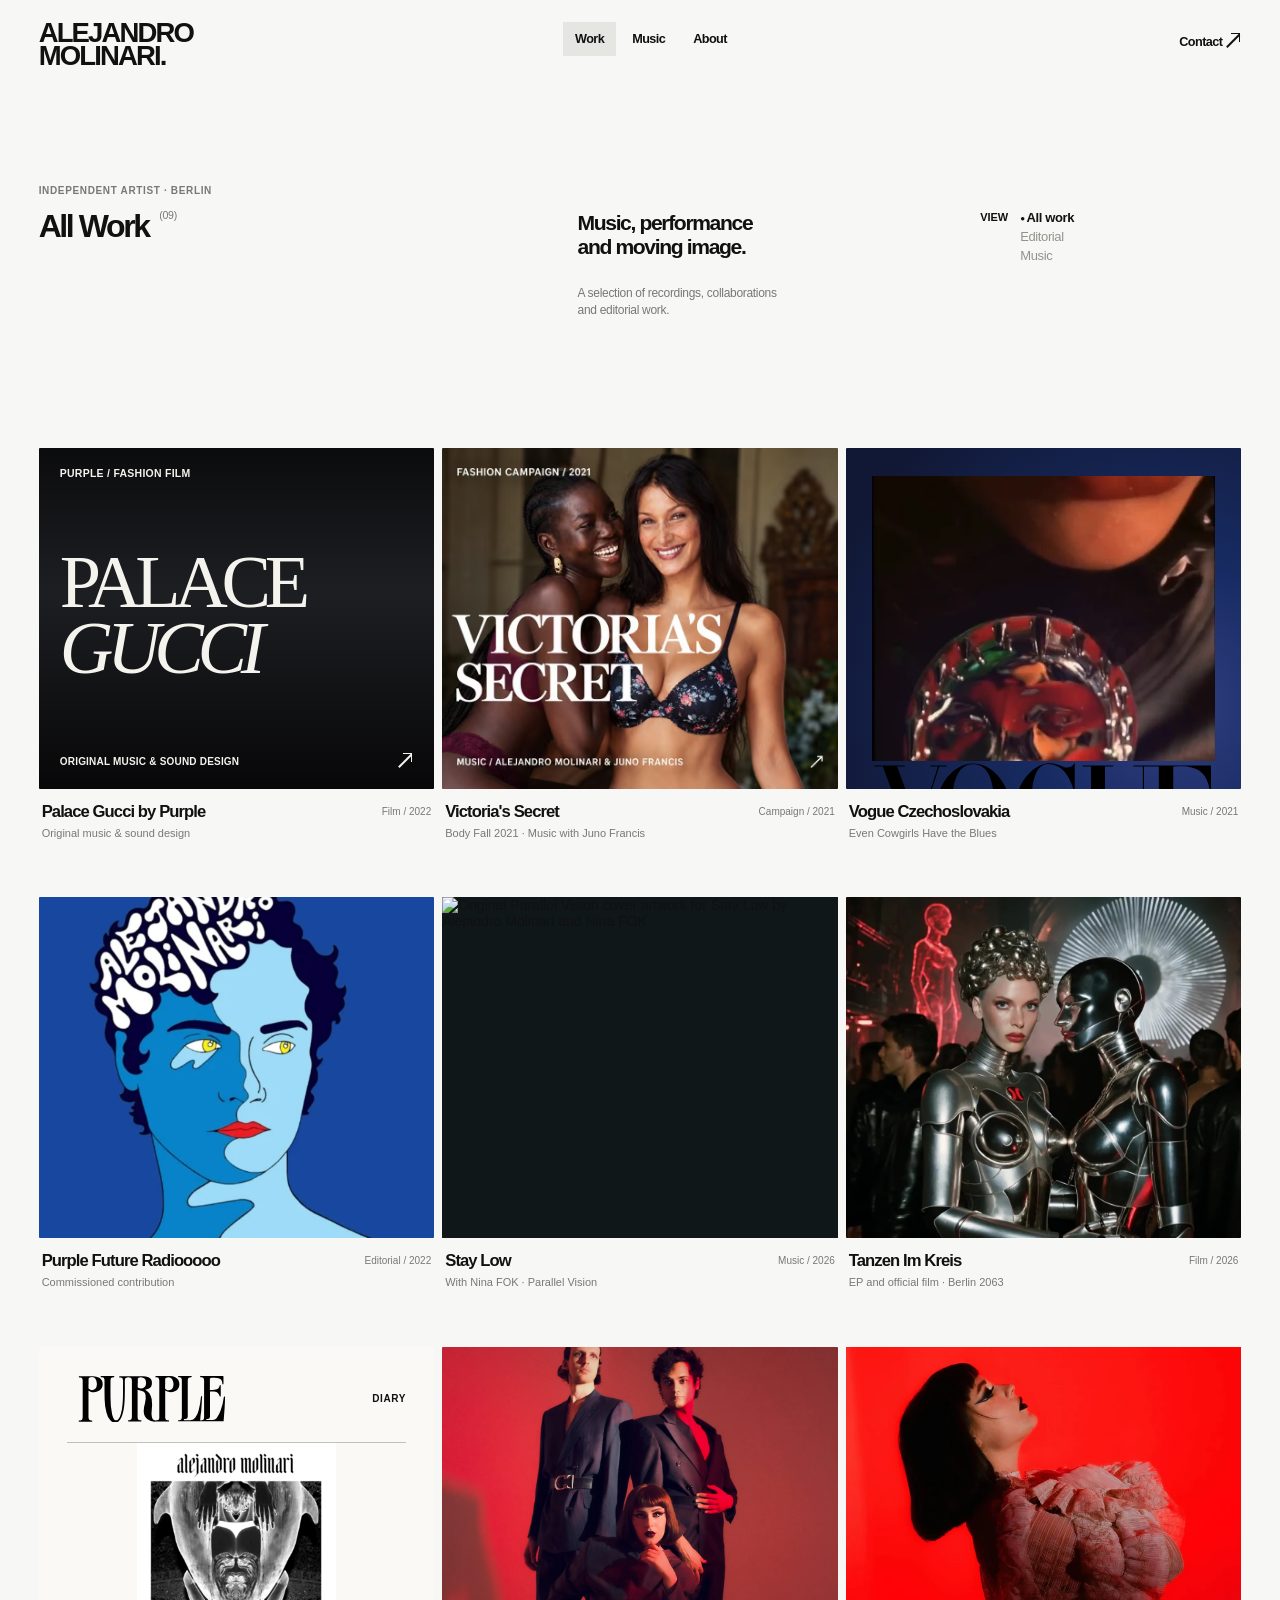
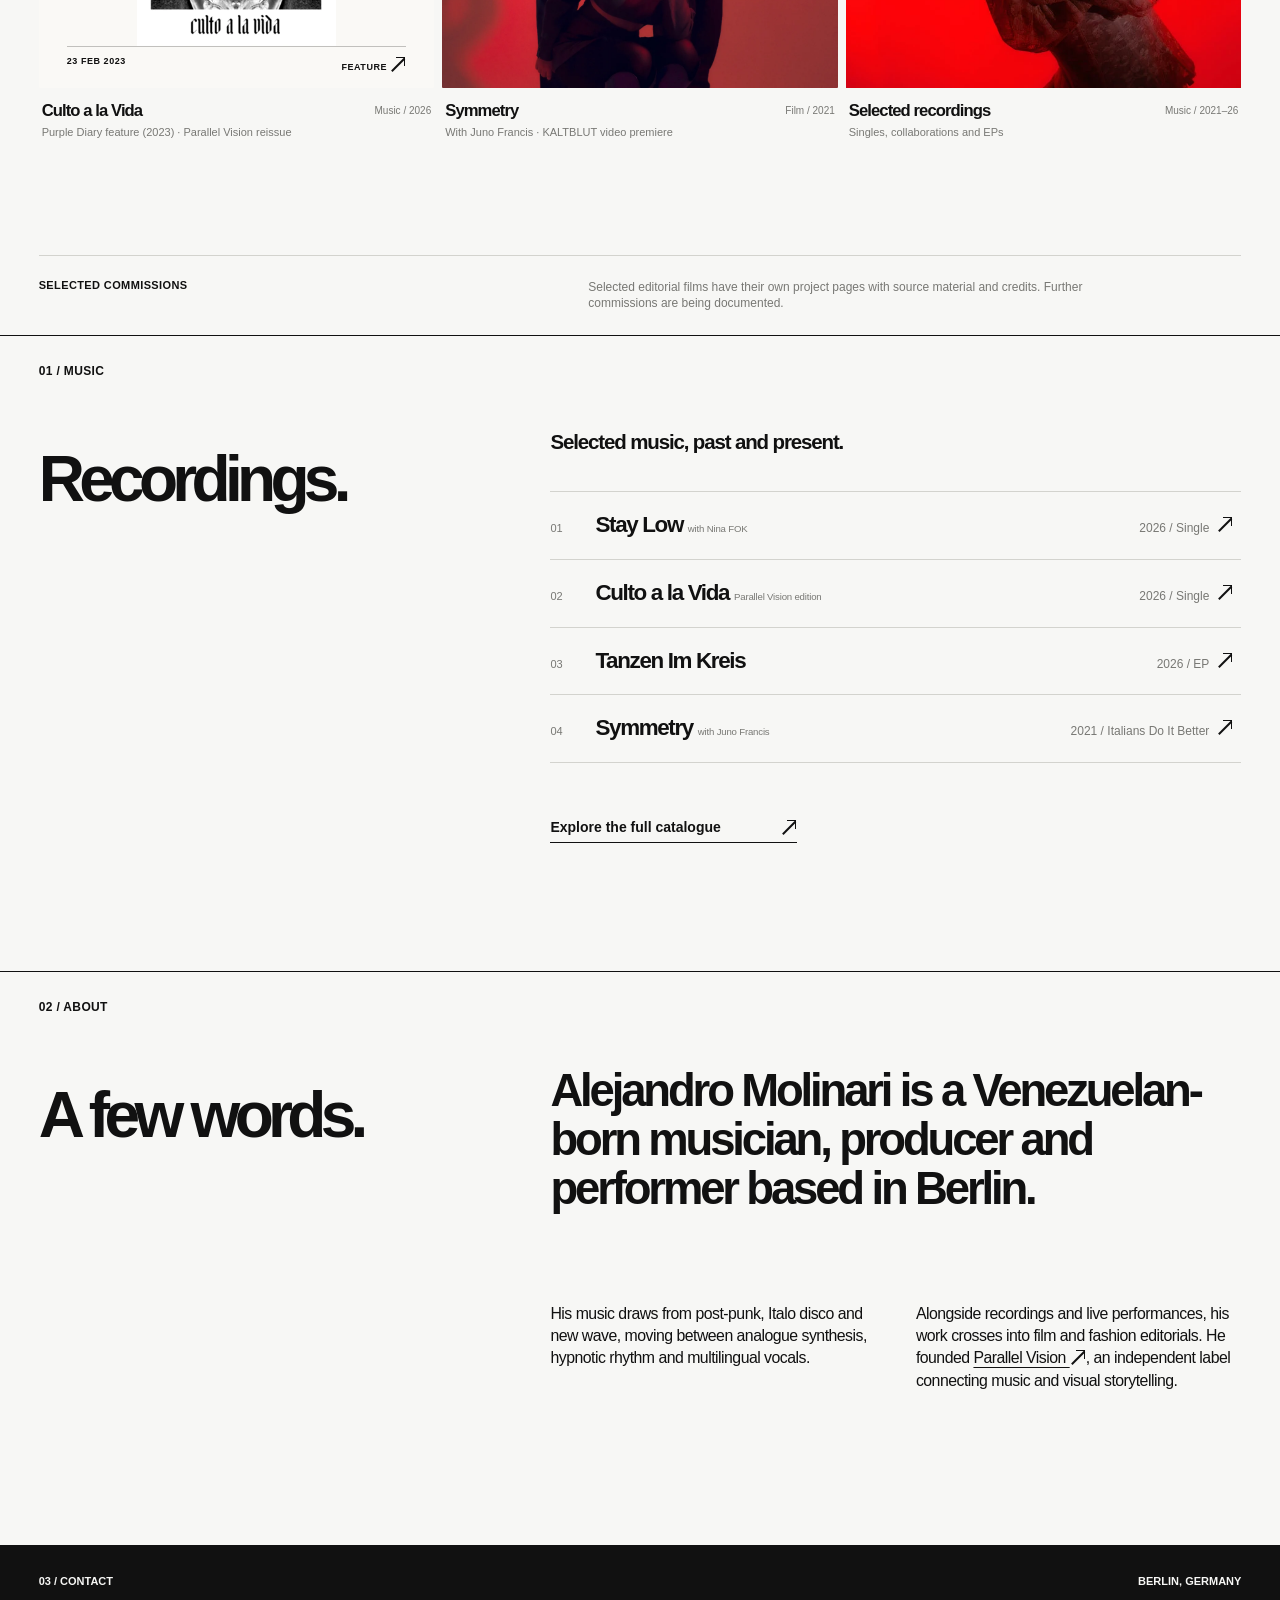
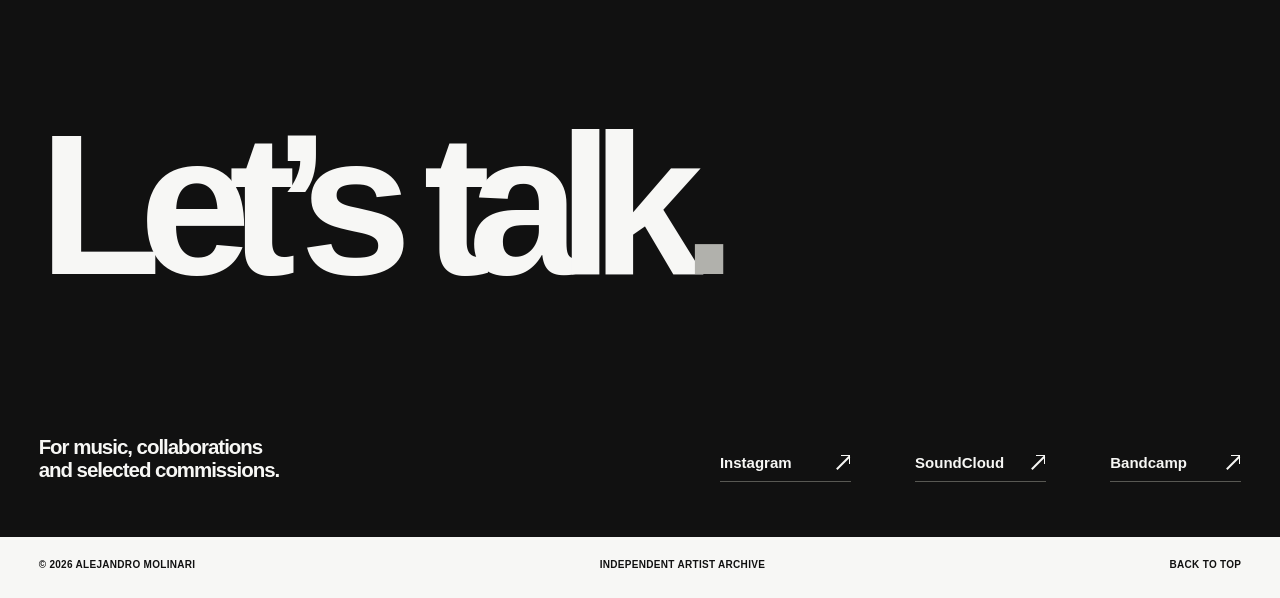
==== index.html @ bcdb762e "Replace Vogue CZ placeholder with original film still and redirect Culto recording to SoundCloud" ====
<!DOCTYPE html>

<html lang="en">
<head>
<meta charset="utf-8"/>
<meta content="width=device-width, initial-scale=1" name="viewport"/>
<meta content="#f7f7f5" name="theme-color"/>
<meta content="Alejandro Molinari. Musician and producer based in Berlin. Selected work across music, moving image and editorial collaborations." name="description"/>
<meta content="website" property="og:type"/>
<meta content="Alejandro Molinari | Selected Work" property="og:title"/>
<meta content="Music, moving image, performance. An independent artist archive." property="og:description"/>
<meta content="https://alejandromolinari.com/" property="og:url"/>
<meta content="summary_large_image" name="twitter:card"/>
<link rel="icon" href="/favicon.ico?v=am-20261021" sizes="any">
<link rel="icon" type="image/png" sizes="32x32" href="/favicon-32x32.png?v=am-20261021">
<link rel="icon" type="image/svg+xml" href="/favicon.svg?v=am-20261021">
<link rel="apple-touch-icon" sizes="180x180" href="/apple-touch-icon.png?v=am-20261021">

<link rel="stylesheet" href="styles.css?v=20261026-vogue-cowgirls">
<title>Alejandro Molinari | Selected Work</title>
</head>
<body>
<a class="skip-link" href="#main">Skip to content</a>
<header class="site-header" id="top">
<a aria-label="Alejandro Molinari, home" class="brand" href="#top">ALEJANDRO<br/>MOLINARI<span class="brand-dot">.</span></a>
<nav aria-label="Main navigation" class="main-nav">
<a class="nav-selected" href="#work">Work</a>
<a href="#music">Music</a>
<!-- PHOTOGRAPHY_PAUSED_20261025: restore nav link from docs/photography-paused.md -->
<a href="#about">About</a>
</nav>
<a class="top-contact" href="#contact">Contact <span aria-hidden="true" class="ui-external-icon"></span></a>
</header>
<main id="main">
<section aria-labelledby="work-intro-title" class="work-intro">
<div class="intro-title-block">
<p class="intro-overline">Independent artist · Berlin</p>
<h1 id="work-intro-title">All Work <span class="count" id="project-count">(09)</span></h1>
</div>
<div class="intro-description">
<p>Music, performance<br/>and moving image.</p>
<span>A selection of recordings, collaborations<br/>and editorial work.</span>
</div>
<div aria-label="Filter projects" class="filters">
<span class="filter-label">VIEW</span>
<div aria-label="Project types" class="filter-list" role="group">
<button aria-pressed="true" class="filter active" data-filter="all" type="button">All work</button>
<button aria-pressed="false" class="filter" data-filter="editorial" type="button">Editorial</button>
<button aria-pressed="false" class="filter" data-filter="music" type="button">Music</button>
<!-- PHOTOGRAPHY_PAUSED_20261025: Archive filter has no remaining public cards -->
</div>
</div>
</section>
<section aria-label="Selected work" class="work-section" id="work">
<div class="project-grid" id="project-grid">
<article class="project" data-category="editorial">
<a aria-label="View Palace Gucci by Purple, original music and sound design by Alejandro Molinari" class="project-media artwork-gucci" href="work/gucci-palace/">
<span class="artwork-eyebrow">PURPLE / FASHION FILM</span>
<span class="artwork-gucci-title">PALACE<br><strong>GUCCI</strong></span>
<span class="artwork-gucci-foot">ORIGINAL MUSIC &amp; SOUND DESIGN <span aria-hidden="true" class="ui-external-icon"></span></span>
</a>
<div class="project-info"><div><h2>Palace Gucci by Purple</h2><p>Original music &amp; sound design</p></div><span>Film / 2022</span></div>
</article>
<article class="project" data-category="editorial">
<a aria-label="View Victoria's Secret Body Fall 2021 fashion film and music credits" class="project-media artwork-victoria" href="work/victorias-secret-body/">
<span class="artwork-eyebrow">FASHION CAMPAIGN / 2021</span>
<span class="artwork-victoria-title">VICTORIA'S<br>SECRET</span>
<span class="artwork-victoria-foot">MUSIC / ALEJANDRO MOLINARI &amp; JUNO FRANCIS <span aria-hidden="true" class="ui-external-icon"></span></span>
</a>
<div class="project-info"><div><h2>Victoria's Secret</h2><p>Body Fall 2021 · Music with Juno Francis</p></div><span>Campaign / 2021</span></div>
</article>

<article class="project" data-category="editorial">
<a aria-label="View the Vogue Czechoslovakia Even Cowgirls Have the Blues film on Instagram" class="project-media artwork-vogue artwork-vogue-film" href="https://www.instagram.com/p/CLmkIbGqlWE/" rel="noopener noreferrer" target="_blank">
<img class="vogue-cowgirls-still" src="assets/vogue-cowgirls-still.webp" alt="Original Vogue Czechoslovakia film still: glossy lips above a reflective sculptural medallion" width="482" height="810" loading="lazy" decoding="async"/>
<img class="vogue-brand-mark" src="assets/vogue-wordmark.svg" alt="Vogue" width="1544" height="410" loading="lazy" decoding="async"/>
<span class="vogue-film-kicker">CZECHOSLOVAKIA / 2021</span>
<span class="vogue-film-subtitle">EVEN COWGIRLS HAVE THE BLUES<br>SUNDAY MORNING / ORIGINAL MUSIC</span>
<span aria-hidden="true" class="media-arrow ui-external-icon"></span>
</a>
<div class="project-info"><div><h2>Vogue Czechoslovakia</h2><p>Even Cowgirls Have the Blues</p></div><span>Music / 2021</span></div>
</article>
<article class="project" data-category="editorial">
<a aria-label="Read Alejandro Molinari for Purple Future Radiooooo" class="project-media image-media artwork-radiooooo" href="https://purple.fr/diary/alejandro-molinari-for-purple-future-radiooooo/" rel="noopener noreferrer" target="_blank">
<img src="assets/radiooooo-portrait.webp" alt="Original illustrated blue Alejandro Molinari portrait for the Radiooooo contribution" width="539" height="537" loading="lazy" decoding="async"/>
<span aria-hidden="true" class="media-arrow ui-external-icon"></span>
</a>
<div class="project-info"><div><h2>Purple Future Radiooooo</h2><p>Commissioned contribution</p></div><span>Editorial / 2022</span></div>
</article>
<article class="project" data-category="music">
<a aria-label="Listen to Stay Low by Alejandro Molinari and Nina FOK" class="project-media image-media artwork-stay-clean" href="https://soundcloud.com/parallelvisionlabel/stay-low" rel="noopener noreferrer" target="_blank">
<img src="https://parallelvisionlabel.com/assets/optimized/artworks/staylowart.webp" alt="Original Parallel Vision cover artwork for Stay Low by Alejandro Molinari and Nina FOK" loading="lazy" decoding="async" width="1600" height="1600"/>
<span aria-hidden="true" class="media-arrow ui-external-icon"></span>
</a>
<div class="project-info"><div><h2>Stay Low</h2><p>With Nina FOK · Parallel Vision</p></div><span>Music / 2026</span></div>
</article>
<article class="project" data-category="editorial music">
<a aria-label="Explore the Tanzen Im Kreis film and EP landing page" class="project-media image-media artwork-tanzen" href="https://parallelvisionlabel.com/tanzen-im-kreis.html" rel="noopener noreferrer" target="_blank">
<img src="assets/tanzen-film-still.webp" alt="Cam and Cabizbajo in the liquid-metal encounter from the Tanzen Im Kreis Berlin 2063 film" width="1020" height="880" loading="lazy" decoding="async"/>
<span aria-hidden="true" class="media-arrow ui-external-icon"></span>
</a>
<div class="project-info"><div><h2>Tanzen Im Kreis</h2><p>EP and official film · Berlin 2063</p></div><span>Film / 2026</span></div>
</article>
<article class="project" data-category="editorial music">
<a aria-label="Read the Culto a la Vida feature in Purple Diary" class="project-media artwork-culto" href="https://purple.fr/diary/culto-a-la-vida-alejandro-molinari/" rel="noopener noreferrer" target="_blank">
  <div class="culto-feature-head"><img class="culto-feature-logo" src="assets/purple-diary-logo.png" alt="Purple" width="178" height="67" loading="lazy" decoding="async"/><span>DIARY</span></div>
  <img alt="Culto a la Vida cover artwork by Aleph Molinari, featured in Purple Diary in February 2023" height="312" loading="eager" src="assets/culto-cover.webp" width="306"/>
  <div class="culto-feature-foot"><span>23 FEB 2023</span><span>FEATURE <span aria-hidden="true" class="ui-external-icon"></span></span></div>
</a>
<div class="project-info"><div><h2>Culto a la Vida</h2><p>Purple Diary feature (2023) · Parallel Vision reissue</p></div><span>Music / 2026</span></div>
</article>
<article class="project" data-category="editorial music">
<a aria-label="Watch Symmetry official video and read about the KALTBLUT premiere" class="project-media image-media artwork-symmetry" href="work/symmetry/">
<img alt="Symmetry editorial portrait photographed by Amaan Hassen for the KALTBLUT feature" height="1000" loading="lazy" decoding="async" src="assets/symmetry-kaltblut-editorial.webp" width="1160"/>
<span aria-hidden="true" class="media-arrow ui-external-icon"></span>
</a>
<div class="project-info"><div><h2>Symmetry</h2><p>With Juno Francis · KALTBLUT video premiere</p></div><span>Film / 2021</span></div>
</article>
<article class="project" data-category="music">
<a aria-label="Explore releases on the official Parallel Vision label website" class="project-media image-media artwork-recordings" href="https://parallelvisionlabel.com/#releases" rel="noopener noreferrer" target="_blank">
<img alt="Red editorial portrait used for Alejandro Molinari selected recordings" width="640" height="640" loading="lazy" decoding="async" src="assets/selected-recordings-red.webp"/>
<span aria-hidden="true" class="media-arrow ui-external-icon"></span>
</a>
<div class="project-info"><div><h2>Selected recordings</h2><p>Singles, collaborations and EPs</p></div><span>Music / 2021–26</span></div>
</article>
<!-- PHOTOGRAPHY_PAUSED_20261025: restore Photography project card from docs/photography-paused.md -->
</div>
<div class="section-note"><span>SELECTED COMMISSIONS</span><p>Selected editorial films have their own project pages with source material and credits. Further commissions are being documented.</p></div>
</section>
<section aria-labelledby="music-heading" class="music-section horizontal-section" id="music">
<div class="section-id"><span>01 / MUSIC</span><h2 id="music-heading">Recordings.</h2></div>
<div class="music-content">
<p class="section-intro">Selected music, past and present.</p>
<div class="music-list">
<a href="https://soundcloud.com/parallelvisionlabel/stay-low" rel="noopener noreferrer" target="_blank"><span class="number">01</span><span class="track-title">Stay Low <small>with Nina FOK</small></span><span class="track-meta">2026 / Single</span><span aria-hidden="true" class="arrow ui-external-icon"></span></a>
<a href="https://on.soundcloud.com/NrWLxctxKnFdLw2scq" rel="noopener noreferrer" target="_blank"><span class="number">02</span><span class="track-title">Culto a la Vida <small>Parallel Vision edition</small></span><span class="track-meta">2026 / Single</span><span aria-hidden="true" class="arrow ui-external-icon"></span></a>
<a href="https://parallelvisionlabel.com/tanzen-im-kreis.html" rel="noopener noreferrer" target="_blank"><span class="number">03</span><span class="track-title">Tanzen Im Kreis</span><span class="track-meta">2026 / EP</span><span aria-hidden="true" class="arrow ui-external-icon"></span></a>
<a href="https://idib.ffm.to/symmetry" rel="noopener noreferrer" target="_blank"><span class="number">04</span><span class="track-title">Symmetry <small>with Juno Francis</small></span><span class="track-meta">2021 / Italians Do It Better</span><span aria-hidden="true" class="arrow ui-external-icon"></span></a>
</div>
<a class="underlined-link" href="https://alejandromolinari.bandcamp.com/" rel="noopener noreferrer" target="_blank">Explore the full catalogue <span aria-hidden="true" class="ui-external-icon"></span></a>
</div>
</section>
<section aria-labelledby="about-heading" class="about-section horizontal-section" id="about">
<div class="section-id"><span>02 / ABOUT</span><h2 id="about-heading">A few words.</h2></div>
<div class="about-content">
<p class="about-lead">Alejandro Molinari is a Venezuelan-born musician, producer and performer based in Berlin.</p>
<div class="about-columns">
<p>His music draws from post-punk, Italo disco and new wave, moving between analogue synthesis, hypnotic rhythm and multilingual vocals.</p>
<p>Alongside recordings and live performances, his work crosses into film and fashion editorials. He founded <a href="https://parallelvisionlabel.com/" rel="noopener noreferrer" target="_blank">Parallel Vision <span aria-hidden="true" class="ui-external-icon"></span></a>, an independent label connecting music and visual storytelling.</p>
</div>
</div>
</section>
<section aria-labelledby="contact-heading" class="contact-section" id="contact">
<div class="contact-top"><span>03 / CONTACT</span><span>BERLIN, GERMANY</span></div>
<h2 id="contact-heading">Let’s talk<span>.</span></h2>
<div class="contact-bottom"><p>For music, collaborations<br/>and selected commissions.</p><div class="contact-list"><a href="https://www.instagram.com/molinarimusic/" rel="noopener noreferrer" target="_blank">Instagram <span aria-hidden="true" class="ui-external-icon"></span></a><a href="https://soundcloud.com/alejandromolinari" rel="noopener noreferrer" target="_blank">SoundCloud <span aria-hidden="true" class="ui-external-icon"></span></a><a href="https://alejandromolinari.bandcamp.com/" rel="noopener noreferrer" target="_blank">Bandcamp <span aria-hidden="true" class="ui-external-icon"></span></a></div></div>
</section>
</main>
<footer class="site-footer"><span>© 2026 ALEJANDRO MOLINARI</span><span>INDEPENDENT ARTIST ARCHIVE</span><a href="#top">BACK TO TOP</a></footer>
<script src="script.js" defer></script>
</body>
</html>
---- styles.css ----
/* ALEJANDRO MOLINARI · PERSONAL ARCHIVE · MOUTHWASH-INSPIRED EDITORIAL DIRECTION
   Neutral grotesk, open whitespace and edge-to-edge artwork; no third-party assets/fonts. */
:root{--paper:#f7f7f5;--ink:#111111;--muted:#787874;--line:#d3d3ce;--side:clamp(22px,3.02vw,58px);--gap:clamp(8px,.55vw,11px)}
*{box-sizing:border-box}html{scroll-behavior:smooth;scroll-padding-top:24px}body{margin:0;background:var(--paper);color:var(--ink);font-family:Arial,Helvetica,sans-serif;font-size:14px;-webkit-font-smoothing:antialiased}a{color:inherit;text-decoration:none}a:focus-visible,button:focus-visible{outline:2px solid #3030ec;outline-offset:4px}button{font:inherit}img{display:block;width:100%;height:100%;object-fit:cover}.skip-link{position:absolute;top:-5em;left:10px;background:var(--ink);color:white;padding:12px;z-index:100}.skip-link:focus{top:10px}.site-header{position:relative;z-index:3;display:grid;grid-template-columns:1.3fr 1fr .7fr;align-items:start;gap:24px;padding:22px var(--side) 0}.brand{display:inline-block;width:max-content;font-size:clamp(22px,2.15vw,38px);font-weight:900;letter-spacing:-.068em;line-height:.82}.brand-dot{color:var(--ink)}.main-nav{justify-self:start;display:flex;align-items:center;gap:4px}.main-nav a,.top-contact{font-size:clamp(12px,.99vw,16px);font-weight:750;letter-spacing:-.045em;padding:10px 12px}.main-nav a:hover,.main-nav a.nav-selected{background:#e5e5e2}.top-contact{justify-self:end;padding-right:0}.top-contact span{display:inline-block;transition:transform .2s}.top-contact:hover span{transform:translate(3px,-3px)}
.work-intro{padding:clamp(100px,11.25vw,190px) var(--side) clamp(116px,10.1vw,185px);display:grid;grid-template-columns:1.36fr 1fr .69fr;gap:24px;align-items:start;min-height:365px}.intro-title-block,.intro-description,.filters{min-width:0}.intro-overline{font-size:clamp(10px,.7vw,12px);font-weight:650;text-transform:uppercase;letter-spacing:.065em;color:var(--muted);margin:-26px 0 14px}.work-intro h1{font-size:clamp(28px,2.5vw,43px);font-weight:800;letter-spacing:-.075em;line-height:1;margin:0}.count{font-size:.33em;font-weight:500;letter-spacing:-.02em;vertical-align:top;padding-left:4px;color:var(--muted)}.intro-description{padding-top:0}.intro-description p{font-size:clamp(18px,1.65vw,28px);line-height:1.11;letter-spacing:-.065em;font-weight:650;margin:0 0 26px}.intro-description span{font-size:clamp(12px,.85vw,15px);color:#787873;letter-spacing:-.025em;line-height:1.35}.filters{display:grid;grid-template-columns:auto 1fr;gap:12px;font-size:12px}.filter-label{font-size:11px;font-weight:780}.filter-list{display:flex;flex-direction:column;align-items:flex-start;gap:0}.filter{border:0;background:none;color:#93938d;padding:0;margin-bottom:4px;cursor:pointer;line-height:1.15;text-align:left;font-size:clamp(13px,.96vw,16px);letter-spacing:-.03em}.filter:hover,.filter.active{color:#121212}.filter.active{font-weight:700}.filter.active::before{content:'● ';font-size:.62em;vertical-align:1px}
.work-section{padding:0 var(--side)}.project-grid{display:grid;grid-template-columns:repeat(3,minmax(0,1fr));column-gap:var(--gap);row-gap:clamp(46px,4.4vw,88px)}.project[hidden]{display:none!important}.project-media{width:100%;display:flex;position:relative;overflow:hidden;aspect-ratio:1.16;border-radius:1px;transition:background .2s}.project-media img{transition:transform .6s cubic-bezier(.2,.7,.2,1);object-position:center 44%}.project-media:hover img{transform:scale(1.035)}.media-arrow{display:block;position:absolute;right:18px;top:16px;color:white;font-size:26px;font-weight:400;opacity:0;transition:transform .2s,opacity .2s;filter:drop-shadow(0 1px 2px #1116)}.project-media:hover .media-arrow,.project-media:focus-visible .media-arrow{opacity:1;transform:translate(3px,-3px)}.image-caption{position:absolute;left:18px;bottom:17px;color:#ffffff;font-size:10px;letter-spacing:.08em;font-weight:700;text-shadow:0 2px 4px #0008}.project-info{padding:14px 3px 0;display:flex;justify-content:space-between;gap:16px}.project-info h2{margin:0 0 4px;font-size:clamp(15px,1.3vw,22px);letter-spacing:-.055em;line-height:1.08;font-weight:700}.project-info p{margin:0;color:var(--muted);font-size:clamp(11px,.85vw,14px);line-height:1.5}.project-info>span{font-size:clamp(10px,.7vw,13px);color:var(--muted);white-space:nowrap;flex:none;padding-top:3px}
.artwork-vogue{background:radial-gradient(circle at 82% 75%,#333f83 0,#172b62 35%,#111835 88%);color:#f4f3ec;flex-direction:column;justify-content:space-between;padding:28px 26px}.artwork-eyebrow{font-size:clamp(10px,.82vw,13px);font-weight:700;letter-spacing:.025em;line-height:1}.artwork-vogue-title{font-family:Georgia,'Times New Roman',serif;letter-spacing:-.07em;font-size:clamp(69px,7.8vw,144px);font-weight:400;line-height:.86;white-space:nowrap}.artwork-vogue-title span{display:inline-block;font-family:Arial,Helvetica,sans-serif;font-size:.21em;letter-spacing:-.06em;font-weight:700;vertical-align:top;margin-left:.3em}.artwork-footnote{font-size:clamp(10px,.7vw,13px);letter-spacing:.05em;line-height:1.35;font-weight:700}.artwork-purple{background:#d8dfc5;color:#131c0b;flex-direction:column;justify-content:space-between;padding:28px}.artwork-purple .artwork-eyebrow{font-size:clamp(11px,.78vw,14px)}.artwork-purple-number{font-weight:900;letter-spacing:-.11em;font-size:clamp(125px,14vw,275px);line-height:.8;white-space:nowrap;margin-left:-.04em}.artwork-purple-number span{display:block;margin-left:13%;}.artwork-purple-bottom{font-size:clamp(11px,1vw,16px);line-height:1.08;letter-spacing:-.045em;font-weight:800}.artwork-purple .media-arrow{color:#111}.artwork-culto{background:#f4f2ee;display:grid;place-items:center;padding:8% 19%}.artwork-culto img{object-fit:contain;filter:contrast(1.04)}.artwork-culto .media-arrow{color:#111;filter:none}.artwork-blue{background:#092f89}.artwork-blue img{object-position:center 42%}.artwork-red{background:#ff2109}.artwork-red img{object-position:center}.artwork-amber{background:#8d4408}.artwork-amber img{object-position:center 39%}.section-note{border-top:1px solid var(--line);padding:23px 0;margin-top:clamp(88px,8.9vw,140px);display:grid;grid-template-columns:1.36fr 1.69fr;gap:24px}.section-note span{font-size:11px;font-weight:800;letter-spacing:.035em}.section-note p{font-size:clamp(12px,.9vw,15px);color:var(--muted);line-height:1.4;margin:0;max-width:510px}
.horizontal-section{border-top:1px solid var(--ink);padding:26px var(--side) clamp(104px,10vw,190px);display:grid;grid-template-columns:1fr 1.5fr;gap:clamp(25px,4vw,80px)}.section-id>span{font-weight:800;font-size:12px;letter-spacing:.03em}.section-id h2{font-size:clamp(36px,5vw,86px);letter-spacing:-.089em;line-height:.98;margin:70px 0 0;font-weight:800}.section-intro{margin:68px 0 37px;font-size:clamp(17px,1.6vw,27px);font-weight:700;letter-spacing:-.055em}.music-list{border-top:1px solid var(--line)}.music-list a{display:grid;grid-template-columns:37px 1fr auto 24px;align-items:baseline;gap:8px;border-bottom:1px solid var(--line);padding:21px 0;transition:padding-left .2s}.music-list a:hover{padding-left:8px}.number{font-size:11px;color:var(--muted);vertical-align:baseline}.track-title{font-size:clamp(18px,1.75vw,31px);font-weight:650;letter-spacing:-.06em;line-height:1.1}.track-title small{font-size:.43em;color:var(--muted);font-weight:450;white-space:nowrap;letter-spacing:-.02em}.track-meta{font-size:12px;color:var(--muted);white-space:nowrap}.arrow{font-size:20px}.underlined-link{display:inline-flex;gap:60px;justify-content:space-between;padding:16px 0 7px;border-bottom:1px solid var(--ink);font-size:14px;font-weight:700;margin-top:40px}.about-content{padding-top:68px}.about-lead{margin:0 0 90px;max-width:900px;font-size:clamp(28px,3.55vw,60px);font-weight:650;letter-spacing:-.069em;line-height:1.08}.about-columns{display:grid;grid-template-columns:1fr 1fr;gap:40px}.about-columns p{font-size:clamp(15px,1.24vw,21px);letter-spacing:-.033em;line-height:1.4;margin:0}.about-columns a{text-decoration:underline;text-underline-offset:4px}
.contact-section{background:#111;color:#f7f7f5;padding:30px var(--side) 55px;margin-top:25px}.contact-top{display:flex;justify-content:space-between;font-size:11px;font-weight:780}.contact-section h2{font-size:clamp(100px,15.7vw,285px);font-weight:800;letter-spacing:-.11em;line-height:.9;margin:clamp(110px,10vw,200px) 0 clamp(110px,11vw,230px);white-space:nowrap}.contact-section h2 span{color:#b1b1ac}.contact-bottom{display:flex;justify-content:space-between;align-items:end;gap:30px}.contact-bottom p{font-size:clamp(18px,1.6vw,30px);letter-spacing:-.05em;line-height:1.1;font-weight:650;margin:0}.contact-list{display:grid;grid-template-columns:repeat(3,1fr);gap:clamp(24px,5vw,100px);font-size:15px;font-weight:650}.contact-list a{display:inline-flex;justify-content:space-between;gap:26px;border-bottom:1px solid #585853;padding-bottom:10px;min-width:130px}.contact-list a:hover{border-bottom-color:#f7f7f5}.site-footer{padding:22px var(--side) 28px;display:flex;justify-content:space-between;gap:20px;font-size:10px;font-weight:750;letter-spacing:.03em}.site-footer a:hover{text-decoration:underline}
@media(max-width:1050px){.site-header{grid-template-columns:1fr auto auto;gap:15px}.work-intro{grid-template-columns:1fr 1fr .65fr}.artwork-vogue{padding:17px}.artwork-vogue-title{font-size:clamp(62px,8vw,99px)}.artwork-purple{padding:18px}.artwork-purple-number{font-size:clamp(110px,15vw,180px)}.project-info{flex-wrap:wrap;gap:5px}.section-id h2{font-size:clamp(40px,5vw,70px)}}
@media(max-width:760px){:root{--side:20px;--gap:8px}.site-header{padding-top:19px;grid-template-columns:1fr auto;grid-template-areas:'logo contact' 'nav nav';row-gap:23px}.brand{grid-area:logo;font-size:29px}.main-nav{grid-area:nav;justify-self:start;gap:0;margin-left:-9px}.main-nav a{font-size:14px;padding:9px}.top-contact{grid-area:contact;font-size:14px;padding:8px 0}.work-intro{padding:105px var(--side) 67px;grid-template-columns:1fr 1fr;gap:33px 16px;min-height:initial}.intro-overline{font-size:9px;margin-bottom:10px;margin-top:-17px}.work-intro h1{font-size:31px}.intro-description{align-self:center}.intro-description p{font-size:18px;margin-bottom:12px}.intro-description span{font-size:12px}.filters{grid-column:1/-1;display:flex;gap:16px;align-items:center;border-top:1px solid var(--line);padding-top:14px}.filter-list{flex-direction:row;flex-wrap:wrap;gap:0 18px}.filter{font-size:13px;margin:0}.project-grid{grid-template-columns:repeat(2,minmax(0,1fr));row-gap:41px}.project-media{aspect-ratio:.93}.project-info h2{font-size:17px}.project-info>span{font-size:10px}.project-info p{font-size:11px}.artwork-vogue{padding:16px}.artwork-vogue-title{font-size:clamp(58px,10vw,100px)}.artwork-purple{padding:15px}.artwork-purple-number{font-size:clamp(100px,17vw,175px)}.artwork-purple-bottom{font-size:11px}.artwork-culto{padding:7%}.image-caption{font-size:8px}.section-note{margin-top:90px;grid-template-columns:1fr;gap:12px}.horizontal-section{padding:26px var(--side) 96px;grid-template-columns:1fr;gap:24px}.section-id h2{margin-top:28px;font-size:clamp(47px,9vw,75px)}.section-intro{margin:14px 0 29px}.about-content{padding-top:6px}.about-lead{margin-bottom:36px}.about-columns{gap:24px}.contact-section h2{font-size:clamp(84px,16vw,150px);margin:110px 0 120px}.contact-list{gap:15px}.contact-list a{min-width:80px}.site-footer{flex-wrap:wrap;font-size:9px}}
@media(max-width:490px){.site-header{row-gap:17px}.brand{font-size:25px}.work-intro{padding-top:84px;grid-template-columns:1fr 1fr;gap:25px 9px}.work-intro h1{font-size:26px}.intro-description p{font-size:15px}.intro-description span{font-size:10px}.filter-list{gap:8px 13px}.filter{font-size:12px}.project-grid{grid-template-columns:1fr;row-gap:46px}.project-media{aspect-ratio:1.17}.artwork-vogue{padding:24px}.artwork-vogue-title{font-size:clamp(92px,21vw,125px)}.artwork-purple{padding:25px}.artwork-purple-number{font-size:clamp(155px,34vw,225px)}.project-info h2{font-size:20px}.project-info p{font-size:13px}.project-info>span{font-size:11px}.image-caption{font-size:10px}.section-note{margin-top:84px}.section-id h2{font-size:50px}.music-list a{grid-template-columns:24px 1fr 19px;gap:6px;padding:19px 0}.track-title{font-size:21px}.track-title small{display:block;margin-top:5px;font-size:10px}.track-meta{display:none}.about-lead{font-size:32px}.about-columns{grid-template-columns:1fr;gap:18px}.about-columns p{font-size:17px}.contact-section{padding-top:23px;padding-bottom:39px}.contact-section h2{font-size:clamp(66px,17vw,98px);margin:125px 0 150px}.contact-bottom{display:block}.contact-bottom p{font-size:21px;margin-bottom:45px}.contact-list{grid-template-columns:1fr;gap:20px}.contact-list a{font-size:17px}.site-footer{gap:9px}.site-footer span:nth-child(2){display:none}}
@media(prefers-reduced-motion:reduce){*,*::before,*::after{scroll-behavior:auto!important;transition:none!important;animation:none!important}}

/* Commissioned film portfolio cards: preserve the original editorial grid. */
.artwork-gucci,.artwork-victoria,.artwork-stay{flex-direction:column;justify-content:space-between;padding:clamp(18px,1.65vw,31px)}
.artwork-gucci{color:#f5f3ed;background-color:#202125;background-image:linear-gradient(180deg,rgba(0,0,0,.65),rgba(0,0,0,.08) 42%,rgba(0,0,0,.78)),url('https://i.ytimg.com/vi/DiAL4F3Uxm8/hqdefault.jpg');background-position:center;background-size:cover}
.artwork-gucci-title{font-family:Georgia,'Times New Roman',serif;font-size:clamp(58px,5.8vw,110px);font-weight:400;line-height:.89;letter-spacing:-.085em}
.artwork-gucci-title strong{font-weight:400;font-style:italic}
.artwork-gucci-foot,.artwork-victoria-foot,.artwork-stay-foot{display:flex;justify-content:space-between;align-items:end;gap:10px;font-size:clamp(10px,.73vw,13px);font-weight:730;line-height:1.2;letter-spacing:.02em}
.artwork-gucci-foot span,.artwork-victoria-foot span,.artwork-stay-foot span{font-size:25px;font-weight:400;line-height:.5}
.artwork-victoria{color:#fff8f4;background-color:#78655b;background-image:url('assets/victoria-secret-portfolio-2026.avif');background-position:center;background-size:cover}
/* The approved cover already contains these exact labels; keep semantic HTML without double-rendering the text. */
.artwork-victoria>.artwork-eyebrow,.artwork-victoria>.artwork-victoria-title,.artwork-victoria>.artwork-victoria-foot{opacity:0}
.artwork-victoria-title{font-family:Georgia,'Times New Roman',serif;font-size:clamp(44px,4.9vw,88px);font-weight:400;letter-spacing:-.065em;line-height:.94}
.artwork-stay{color:#d8e3de;background:linear-gradient(155deg,#192121 4%,#435853 54%,#111818 100%);position:relative}
.artwork-stay::after{content:'';position:absolute;inset:0;background:repeating-linear-gradient(110deg,transparent 0,transparent 34px,rgba(255,255,255,.035) 35px,transparent 36px);pointer-events:none}
.artwork-stay-title{font-size:clamp(82px,7.9vw,152px);font-weight:900;letter-spacing:-.092em;line-height:.78}
.artwork-stay-title span{color:#9aada5}
@media(max-width:760px){.artwork-gucci,.artwork-victoria,.artwork-stay{padding:18px}.artwork-gucci-title{font-size:clamp(50px,9vw,90px)}.artwork-victoria-title{font-size:clamp(39px,6.6vw,72px)}.artwork-stay-title{font-size:clamp(80px,12vw,125px)}}
@media(max-width:490px){.artwork-gucci,.artwork-victoria,.artwork-stay{padding:25px}.artwork-gucci-title{font-size:clamp(64px,17vw,108px)}.artwork-victoria-title{font-size:clamp(48px,13vw,78px)}.artwork-stay-title{font-size:clamp(100px,22vw,156px)}}

/* Selected film detail pages. */
.detail-hero{padding:clamp(80px,10vw,180px) var(--side) clamp(45px,6vw,105px)}
.detail-hero .detail-kicker{font-size:11px;text-transform:uppercase;font-weight:750;letter-spacing:.065em;color:var(--muted);margin:0 0 28px}
.detail-hero h1{font-size:clamp(58px,8.9vw,155px);letter-spacing:-.085em;line-height:.9;font-weight:800;margin:0}
.detail-hero h1 span{font-weight:400;font-family:Georgia,'Times New Roman',serif;letter-spacing:-.075em;font-style:italic}
.detail-headline{margin-top:clamp(45px,6vw,94px);display:grid;grid-template-columns:1.3fr 1fr;gap:30px}
.detail-headline p{font-size:clamp(22px,2.1vw,37px);letter-spacing:-.065em;line-height:1.09;font-weight:650;margin:0}
.detail-headline aside{font-size:clamp(13px,.95vw,16px);color:var(--muted);line-height:1.5;max-width:510px}
.detail-player{margin:0 var(--side);width:calc(100% - 2 * var(--side));aspect-ratio:16 / 9;background:#111;overflow:hidden}
.detail-player iframe{display:block;width:100%;height:100%;border:0}
.detail-credit-wrap{padding:clamp(65px,7vw,122px) var(--side) clamp(110px,11vw,190px);display:grid;grid-template-columns:1fr 1.5fr;gap:clamp(25px,5vw,100px)}
.detail-credit-wrap h2{font-size:clamp(35px,5vw,82px);letter-spacing:-.08em;line-height:.98;margin:0;font-weight:780}
.detail-credit-list{margin:0;border-top:1px solid var(--line)}
.detail-credit-list div{border-bottom:1px solid var(--line);display:grid;grid-template-columns:minmax(130px,.8fr) 1fr;gap:20px;padding:17px 0}
.detail-credit-list dt{color:var(--muted);font-size:13px}
.detail-credit-list dd{font-size:clamp(15px,1.2vw,21px);margin:0;letter-spacing:-.035em}
.detail-sources{margin-top:26px;display:flex;flex-wrap:wrap;gap:22px}
.detail-sources a{font-size:13px;font-weight:700;border-bottom:1px solid var(--ink);padding-bottom:8px}
.detail-return{border-top:1px solid var(--ink);padding:25px var(--side) 90px;display:flex;justify-content:space-between;font-size:clamp(18px,2.2vw,33px);font-weight:730;letter-spacing:-.05em}
.detail-return a:hover{text-decoration:underline}
@media(max-width:760px){.detail-hero{padding-top:82px}.detail-hero h1{font-size:clamp(54px,11vw,95px)}.detail-headline{grid-template-columns:1fr;gap:18px;margin-top:36px}.detail-credit-wrap{grid-template-columns:1fr;gap:35px}.detail-credit-list div{grid-template-columns:1fr 1.3fr}}
@media(max-width:490px){.detail-hero h1{font-size:clamp(49px,13vw,73px)}.detail-headline p{font-size:25px}.detail-credit-list div{grid-template-columns:1fr;gap:5px}.detail-return{gap:20px;flex-direction:column}}

/* 2026-10-25: verified artwork treatments. Keep the source cover unchanged and show its Purple Diary feature. */
.artwork-culto{background:#faf9f6;color:#111;display:flex;flex-direction:column;align-items:center;justify-content:space-between;padding:0 clamp(13px,2.2vw,32px) clamp(9px,1.25vw,18px)}
.culto-feature-head{display:flex;width:100%;align-items:baseline;justify-content:space-between;gap:12px;padding:clamp(11px,1.4vw,22px) 0 clamp(7px,.8vw,13px);border-bottom:1px solid #c1c0bd}
.culto-feature-head strong{font-family:Georgia,'Times New Roman',serif;font-size:clamp(28px,4.25vw,69px);font-weight:400;letter-spacing:-.105em;line-height:.9}
.culto-feature-head>span{font-size:clamp(10px,.76vw,13px);font-weight:800;letter-spacing:.06em}
.artwork-culto img{display:block;width:auto;max-width:95%;height:68%;max-height:68%;min-height:0;object-fit:contain;object-position:center center;filter:contrast(1.035)}
.culto-feature-foot{display:flex;width:100%;justify-content:space-between;gap:14px;border-top:1px solid #c1c0bd;padding-top:9px;font-size:clamp(9px,.7vw,12px);font-weight:800;letter-spacing:.06em}
.culto-feature-foot span:last-child{white-space:nowrap}
.artwork-stay-image{position:relative;background-color:#131a18;isolation:isolate}
.artwork-stay-image img{position:absolute;inset:0;width:100%;height:100%;object-fit:cover;z-index:-2;object-position:center}
.artwork-stay-image::after{content:"";position:absolute;inset:0;background:linear-gradient(to bottom,rgba(0,0,0,.53),transparent 24%,transparent 70%,rgba(0,0,0,.64));z-index:-1;pointer-events:none}
.artwork-stay-image>.artwork-eyebrow,.artwork-stay-image>.artwork-stay-foot{position:relative;z-index:1;text-shadow:0 1px 4px #000a}
@media(max-width:760px){.artwork-culto{padding:0 12px 10px}.culto-feature-head strong{font-size:clamp(27px,5.1vw,42px)}.artwork-culto img{height:66%;max-height:66%}}
@media(max-width:490px){.artwork-culto{padding:0 22px 14px}.culto-feature-head strong{font-size:clamp(40px,10vw,64px)}.artwork-culto img{height:68%;max-height:68%}}

.artwork-stay-image .artwork-stay-fallback{position:absolute;inset:0;display:flex;flex-direction:column;justify-content:center;align-items:center;text-align:center;z-index:1;pointer-events:none;color:#e4eee7;text-shadow:0 4px 30px #0009}
.artwork-stay-image.cover-ready .artwork-stay-fallback{display:none}
.artwork-stay-image.cover-failed img{display:none}

/* 2026-10-25: Never use the Unicode diagonal arrow as text.
   On desktop this geometric ornament is CSS-only, so iOS cannot render an emoji. */
.ui-external-icon{
  position:relative;
  display:inline-block;
  width:16px;
  height:16px;
  flex:0 0 16px;
  vertical-align:-2px;
  line-height:0;
  color:inherit;
}
.ui-external-icon::before{
  content:"";
  position:absolute;
  top:1px;
  right:1px;
  width:8px;
  height:8px;
  border-top:1.5px solid currentColor;
  border-right:1.5px solid currentColor;
}
.ui-external-icon::after{
  content:"";
  position:absolute;
  top:8px;
  left:-1px;
  width:18px;
  height:1.5px;
  background:currentColor;
  transform:rotate(-45deg);
  transform-origin:center;
}
@media (max-width:760px){
  /* Editorial mobile language: links rely on typography, not arrows. */
  .ui-external-icon,.media-arrow{display:none!important;}
  .music-list a{grid-template-columns:24px minmax(0,1fr) auto;}
  .underlined-link{gap:0;}
}
@media (max-width:490px){
  .music-list a{grid-template-columns:24px minmax(0,1fr);}
}

/* 2026-10-25 / Verified editorial artwork
   Supplied imagery replaces typographic placeholders; keep mobile arrows hidden. */
.artwork-radiooooo,
.artwork-recordings,
.artwork-tanzen {
  position:relative;
  display:block;
  padding:0;
  overflow:hidden;
  background:#121212;
}
.artwork-radiooooo img,
.artwork-recordings img,
.artwork-tanzen img {
  display:block;
  width:100%;
  height:100%;
  object-fit:cover;
  transform:none;
  transition:transform .6s cubic-bezier(.2,.7,.2,1);
}
.artwork-radiooooo img { object-position:center center; }
.artwork-recordings img { object-position:center 44%; }
.artwork-tanzen img { object-position:center center; }
@media (hover:hover) and (pointer:fine) {
  .artwork-radiooooo:hover img,
  .artwork-recordings:hover img,
  .artwork-tanzen:hover img { transform:scale(1.025); }
}

/* Stay Low is already lettered on the real cover. No second title or overlay. */
.artwork-stay-clean{
  background:#151b1b;
  display:block;
  padding:0;
}
.artwork-stay-clean img{
  display:block;
  width:100%;
  height:100%;
  object-fit:contain;
  object-position:center;
  background:#101718;
}
.artwork-stay-clean::after,
.artwork-stay-clean::before { display:none; }

/* Exact supplied Purple wordmark, not a typeset approximation. */
.artwork-culto .culto-feature-head{
  align-items:center;
  min-width:0;
}
.artwork-culto .culto-feature-logo{
  display:block;
  flex:0 1 auto;
  width:178px;
  max-width:54%;
  height:auto;
  max-height:67px;
  min-height:0;
  object-fit:contain;
  object-position:left center;
  padding:0;
  margin:0;
  filter:none;
  mix-blend-mode:multiply;
}
.artwork-culto > img{
  width:auto;
  max-width:95%;
  height:68%;
  max-height:68%;
  min-height:0;
  object-fit:contain;
  object-position:center;
}
@media(max-width:760px){
  .artwork-culto .culto-feature-logo{max-width:48%;max-height:55px}
  .artwork-culto > img{height:66%;max-height:66%}
}
@media(max-width:490px){
  .artwork-culto .culto-feature-logo{max-width:54%;max-height:67px}
  .artwork-culto > img{height:68%;max-height:68%}
}

/* Symmetry KALTBLUT editorial photograph by Amaan Hassen.
   Keep the image clean, without oversized promo lettering or mobile arrows. */
.artwork-symmetry{
  background:#332021;
  padding:0;
  display:block;
  overflow:hidden;
}
.artwork-symmetry img{
  display:block;
  width:100%;
  height:100%;
  object-fit:cover;
  object-position:center;
  background:#332021;
  transition:none;
}
.artwork-symmetry:hover img{transform:none;}
.symmetry-project .detail-hero h1{letter-spacing:-.075em;}
.symmetry-project .detail-hero h1 span{color:#ad1616;}
.symmetry-film-caption{
  display:flex;
  align-items:center;
  justify-content:space-between;
  gap:20px;
  margin:0 var(--side);
  padding:15px 0 clamp(70px,8vw,125px);
  font-size:10px;
  font-weight:750;
  text-transform:uppercase;
  letter-spacing:.055em;
  color:var(--muted);
}
.symmetry-premiere{
  padding:clamp(28px,3vw,46px) var(--side) clamp(110px,11vw,190px);
  border-top:1px solid var(--ink);
}
.symmetry-premiere-kicker{
  margin:0 0 clamp(35px,5vw,85px);
  font-size:11px;
  font-weight:750;
  letter-spacing:.065em;
  text-transform:uppercase;
  color:var(--muted);
}
.symmetry-premiere-body{
  display:grid;
  grid-template-columns:minmax(0,1.15fr) minmax(0,.85fr);
  gap:clamp(35px,6vw,120px);
  align-items:end;
}
.symmetry-premiere h2{
  font-size:clamp(45px,6vw,100px);
  font-weight:760;
  letter-spacing:-.09em;
  line-height:1;
  margin:0;
}
.symmetry-premiere-copy{max-width:510px;}
.symmetry-premiere-copy p{
  margin:0 0 30px;
  font-size:clamp(16px,1.32vw,22px);
  letter-spacing:-.035em;
  line-height:1.45;
}
.symmetry-premiere-copy a{
  display:inline-block;
  border-bottom:1px solid var(--ink);
  padding:0 0 9px;
  font-size:13px;
  font-weight:700;
}
@media(max-width:760px){
  .symmetry-premiere-body{grid-template-columns:1fr;gap:28px}
  .symmetry-premiere{padding-bottom:80px}
  .symmetry-premiere h2{font-size:clamp(42px,9.8vw,70px)}
  .symmetry-film-caption{font-size:9px;padding-bottom:68px}
}
@media(max-width:490px){
  .symmetry-premiere-copy p{font-size:16px}
  .symmetry-film-caption{flex-wrap:wrap;row-gap:6px}
}
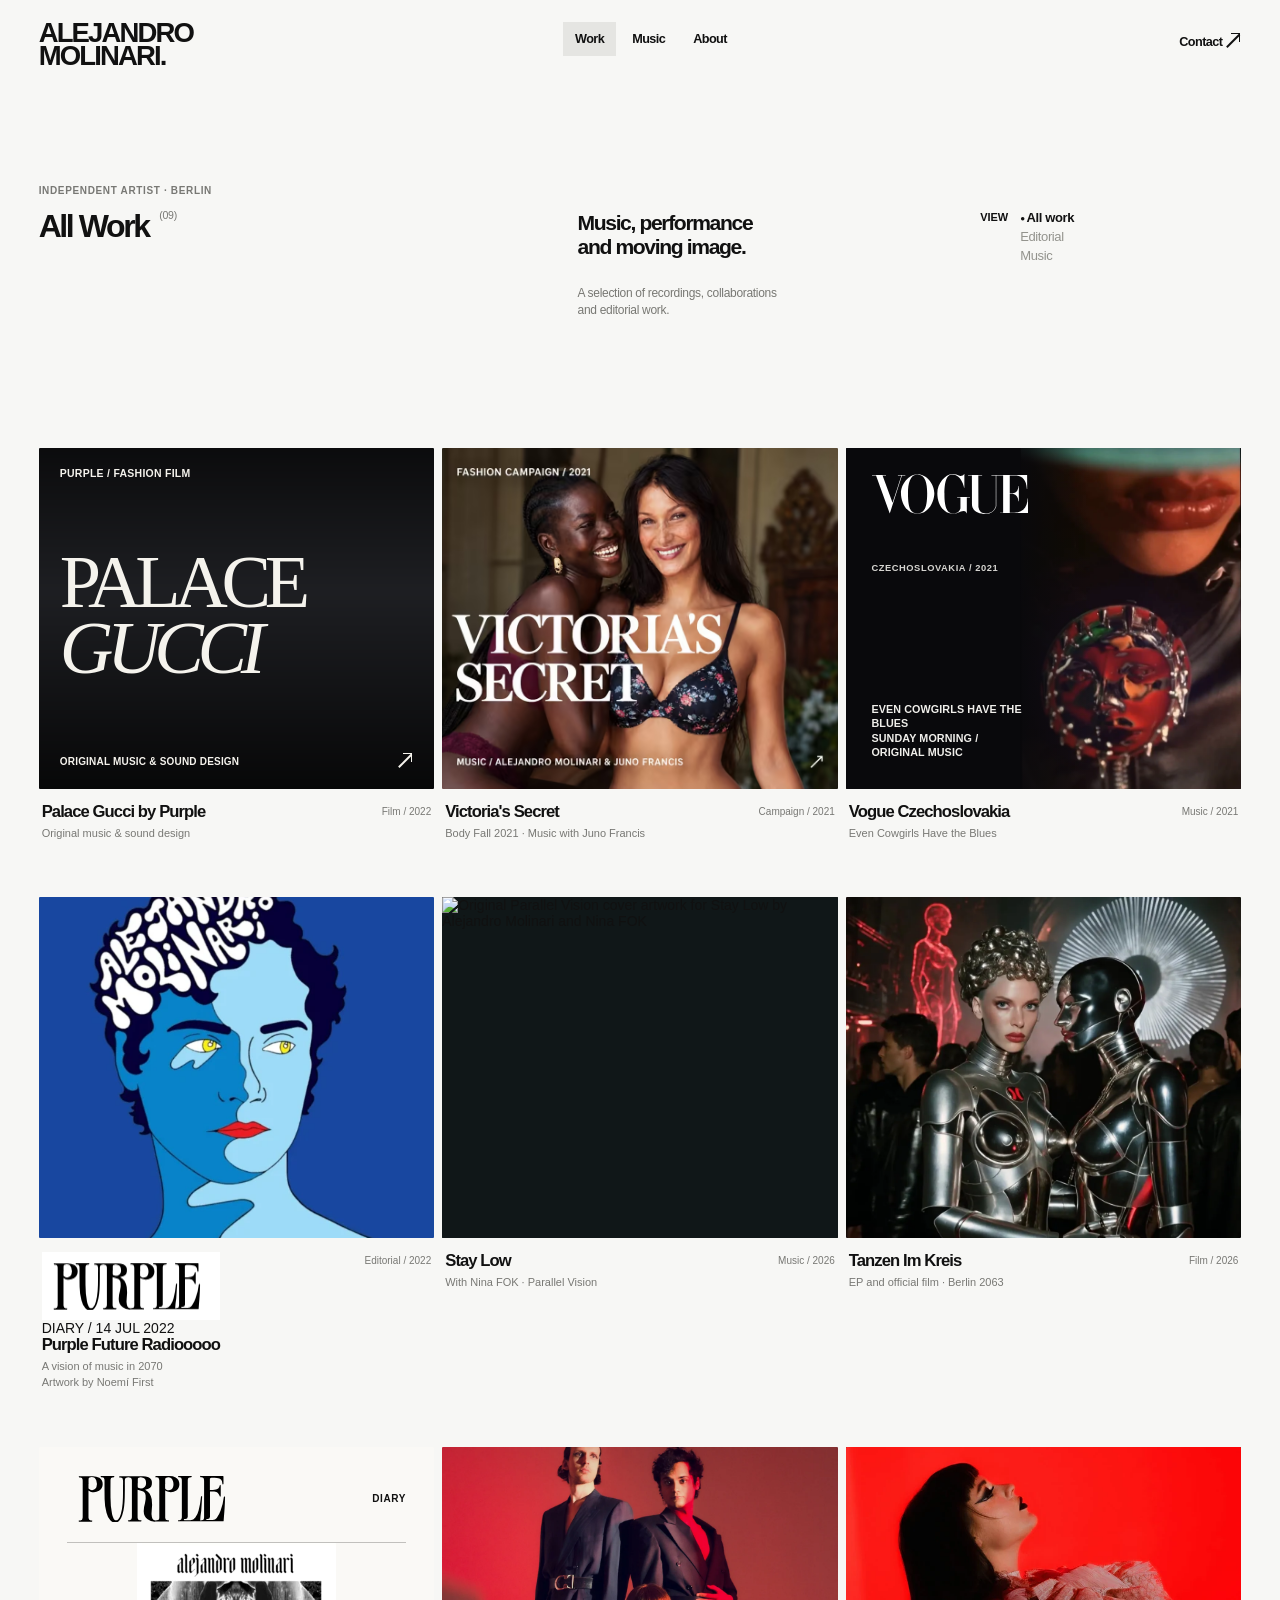
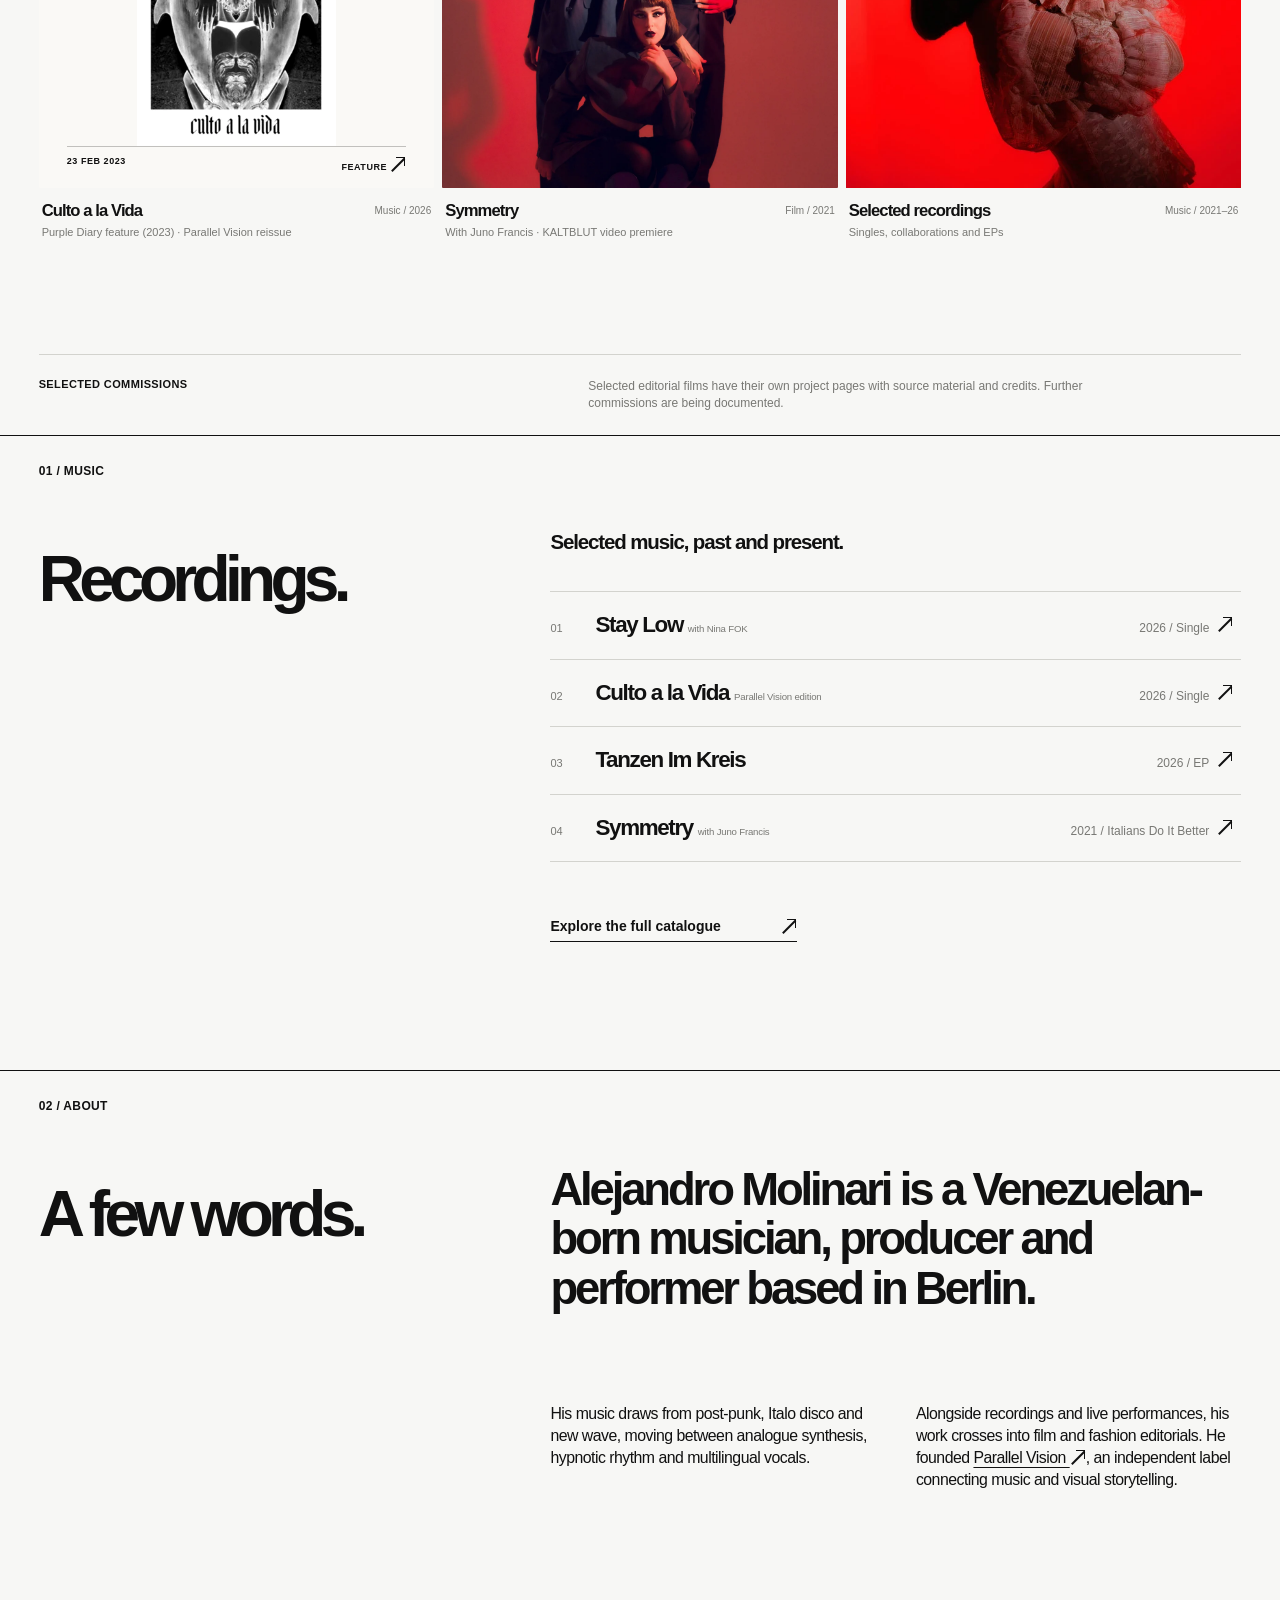
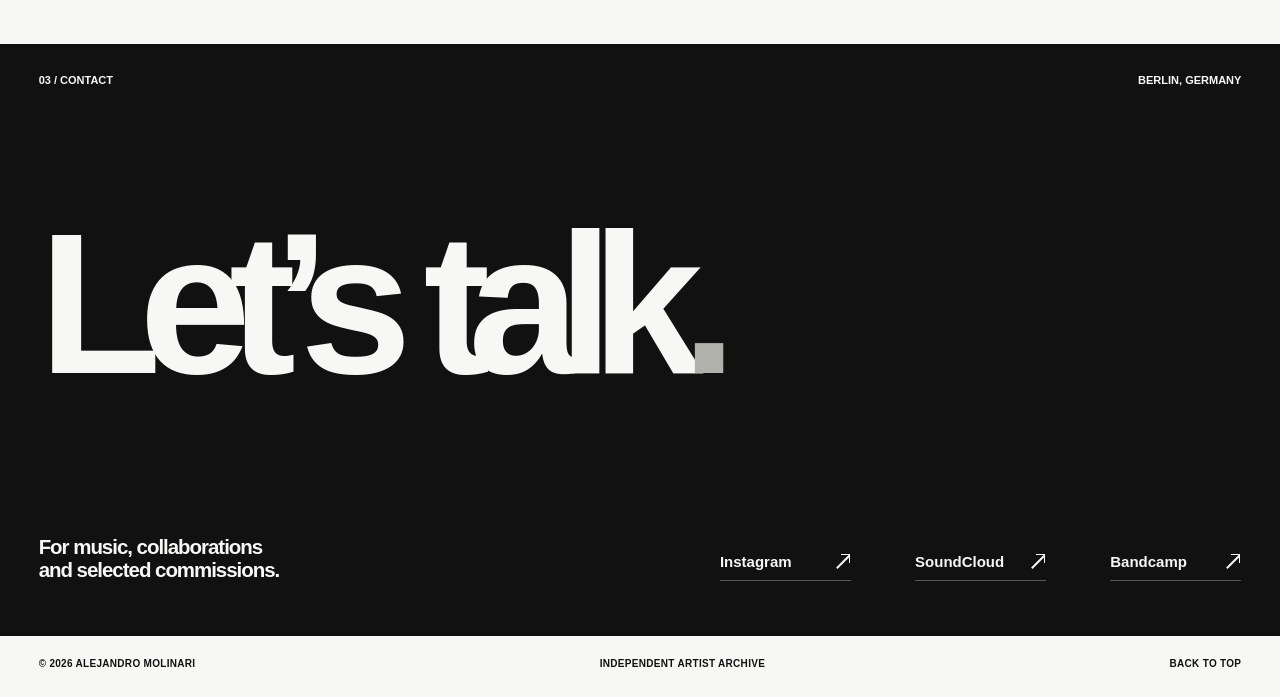
==== commit 9aa5c9ba: "Credit Purple Diary publication and Noemí First artwork on Future Radiooooo" ====
--- a/index.html
+++ b/index.html
@@ -16,7 +16,7 @@
 <link rel="icon" type="image/svg+xml" href="/favicon.svg?v=am-20261021">
 <link rel="apple-touch-icon" sizes="180x180" href="/apple-touch-icon.png?v=am-20261021">
 
-<link rel="stylesheet" href="styles.css?v=20261026-vogue-cowgirls">
+<link rel="stylesheet" href="styles.css?v=20261026-purple-editorial">
 <title>Alejandro Molinari | Selected Work</title>
 </head>
 <body>
@@ -85,7 +85,18 @@
 <img src="assets/radiooooo-portrait.webp" alt="Original illustrated blue Alejandro Molinari portrait for the Radiooooo contribution" width="539" height="537" loading="lazy" decoding="async"/>
 <span aria-hidden="true" class="media-arrow ui-external-icon"></span>
 </a>
-<div class="project-info"><div><h2>Purple Future Radiooooo</h2><p>Commissioned contribution</p></div><span>Editorial / 2022</span></div>
+<div class="project-info project-info-radiooooo">
+  <div class="radiooooo-project-copy">
+    <div class="radiooooo-publisher">
+      <img src="assets/purple-diary-logo.png" alt="Purple magazine" width="178" height="67" loading="lazy" decoding="async"/>
+      <span>DIARY / 14 JUL 2022</span>
+    </div>
+    <h2>Purple Future Radiooooo</h2>
+    <p>A vision of music in 2070</p>
+    <p class="radiooooo-art-credit">Artwork by Noemí First</p>
+  </div>
+  <span>Editorial / 2022</span>
+</div>
 </article>
 <article class="project" data-category="music">
 <a aria-label="Listen to Stay Low by Alejandro Molinari and Nina FOK" class="project-media image-media artwork-stay-clean" href="https://soundcloud.com/parallelvisionlabel/stay-low" rel="noopener noreferrer" target="_blank">
--- a/styles.css
+++ b/styles.css
@@ -282,3 +282,86 @@
   .symmetry-premiere-copy p{font-size:16px}
   .symmetry-film-caption{flex-wrap:wrap;row-gap:6px}
 }
+
+/* Original Vogue Czechoslovakia Cowgirls film still.
+   Exact supplied Vogue SVG wordmark, untouched still apart from removing video UI.
+   Preserve the portrait and chrome object at every size, including mobile. */
+.artwork-vogue-film{
+  position:relative;
+  display:block;
+  padding:0;
+  isolation:isolate;
+  background:#09090c;
+  color:#f7f6f3;
+  overflow:hidden;
+}
+.artwork-vogue-film .vogue-cowgirls-still{
+  position:absolute;
+  inset:0 0 0 auto;
+  z-index:0;
+  display:block;
+  width:56%;
+  height:100%;
+  object-fit:cover;
+  object-position:center center;
+  filter:none;
+  transform:none;
+  transition:none;
+}
+.artwork-vogue-film::before{
+  content:"";
+  position:absolute;
+  inset:0;
+  z-index:1;
+  background:linear-gradient(90deg,#09090c 0%,#09090c 39%,rgba(9,9,12,.83) 46%,transparent 62%);
+  pointer-events:none;
+}
+.artwork-vogue-film .vogue-brand-mark{
+  position:absolute;
+  z-index:2;
+  top:clamp(22px,2vw,32px);
+  left:clamp(18px,2vw,29px);
+  display:block;
+  width:40%;
+  height:auto;
+  max-height:85px;
+  object-fit:contain;
+  object-position:left top;
+  filter:invert(1);
+  transform:none;
+  transition:none;
+}
+.artwork-vogue-film .vogue-film-kicker{
+  position:absolute;
+  z-index:2;
+  top:clamp(88px,9vw,120px);
+  left:clamp(18px,2vw,29px);
+  max-width:42%;
+  font:700 clamp(9px,.73vw,12px)/1.25 Arial,Helvetica,sans-serif;
+  letter-spacing:.06em;
+  color:#d6d5d1;
+}
+.artwork-vogue-film .vogue-film-subtitle{
+  position:absolute;
+  z-index:2;
+  bottom:clamp(21px,2.25vw,37px);
+  left:clamp(18px,2vw,29px);
+  max-width:40%;
+  font:700 clamp(10px,.84vw,13px)/1.35 Arial,Helvetica,sans-serif;
+  letter-spacing:.01em;
+  color:#f0efeb;
+}
+.artwork-vogue-film .media-arrow{z-index:3;}
+.artwork-vogue-film:hover .vogue-cowgirls-still,
+.artwork-vogue-film:hover .vogue-brand-mark{transform:none;}
+@media(max-width:760px){
+ .artwork-vogue-film{padding:0;}
+ .artwork-vogue-film .vogue-brand-mark{top:18px;left:18px;width:40%;max-height:66px;}
+ .artwork-vogue-film .vogue-film-kicker{top:clamp(64px,14vw,98px);left:18px;font-size:9px;max-width:42%;}
+ .artwork-vogue-film .vogue-film-subtitle{left:18px;bottom:18px;font-size:10px;max-width:42%;}
+}
+@media(max-width:490px){
+ .artwork-vogue-film .vogue-brand-mark{top:22px;left:23px;width:41%;}
+ .artwork-vogue-film .vogue-film-kicker{top:clamp(77px,19vw,108px);left:23px;}
+ .artwork-vogue-film .vogue-film-subtitle{bottom:22px;left:23px;}
+}
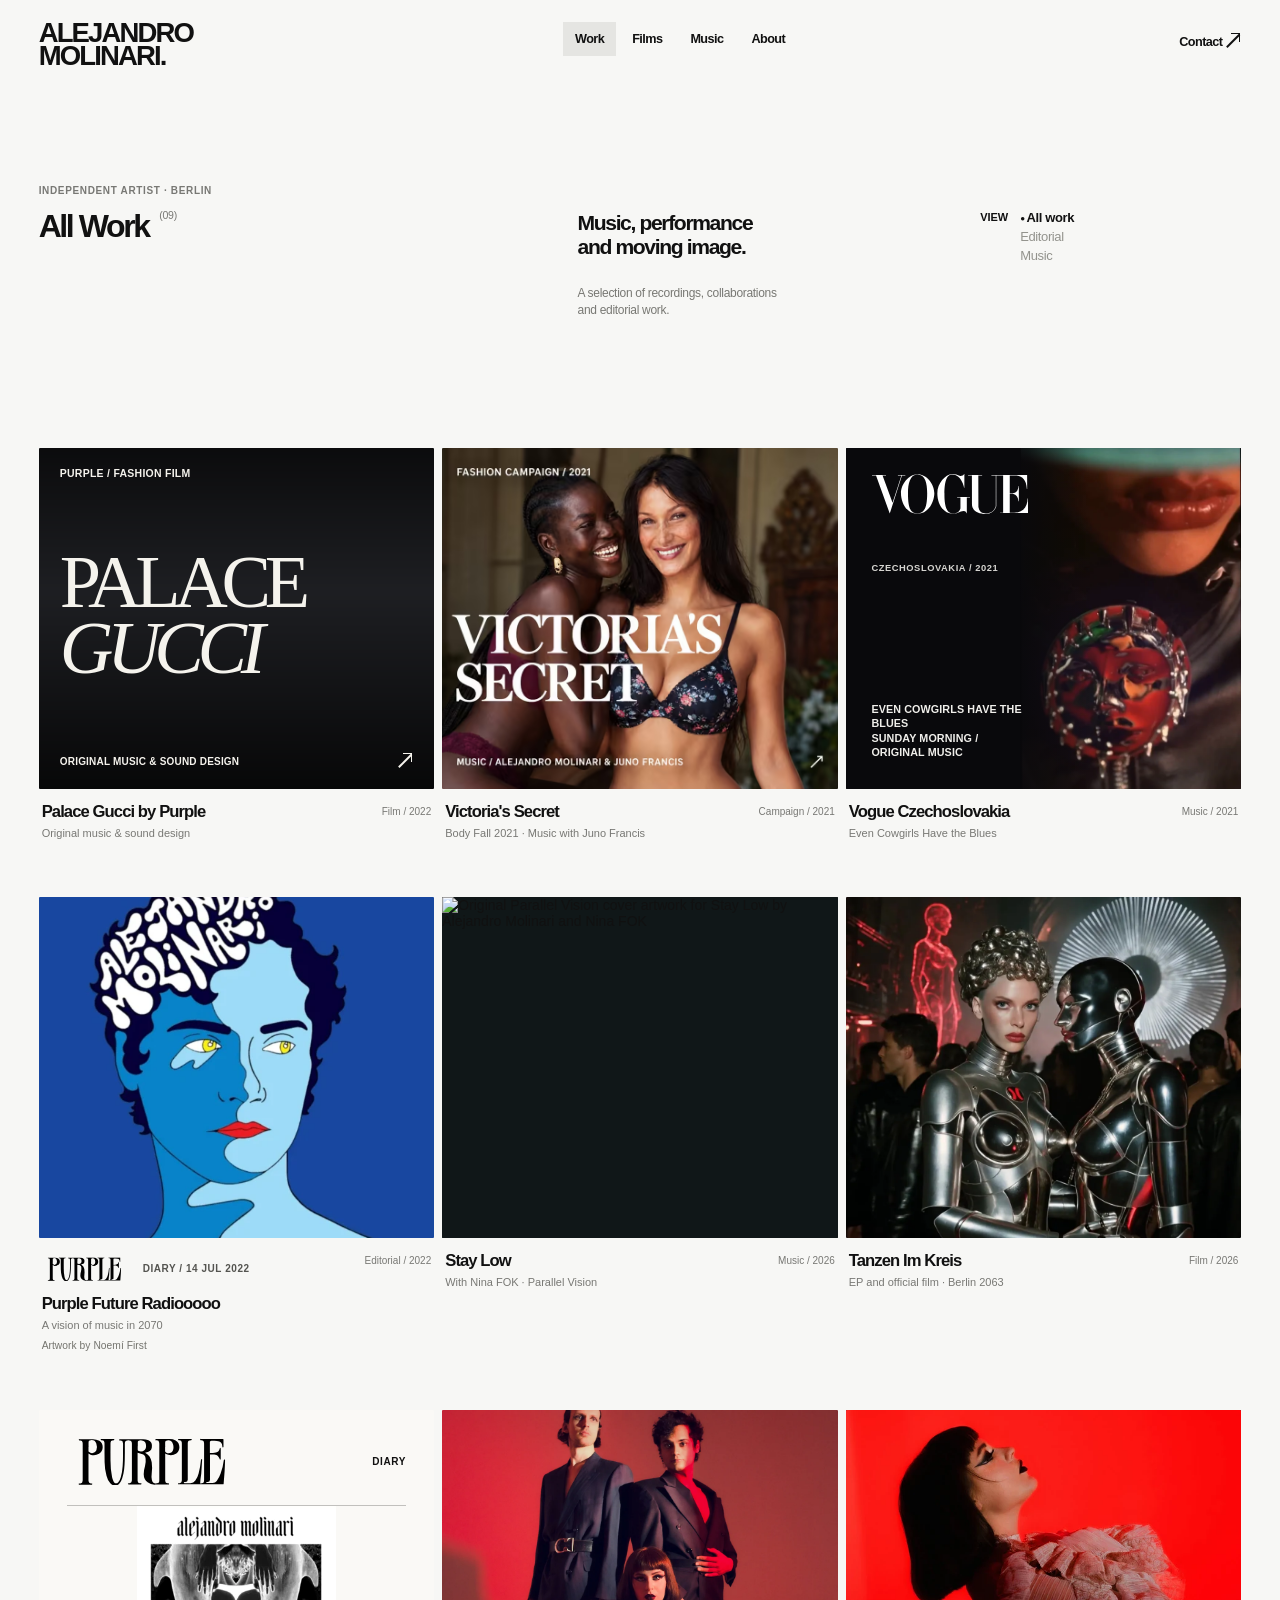
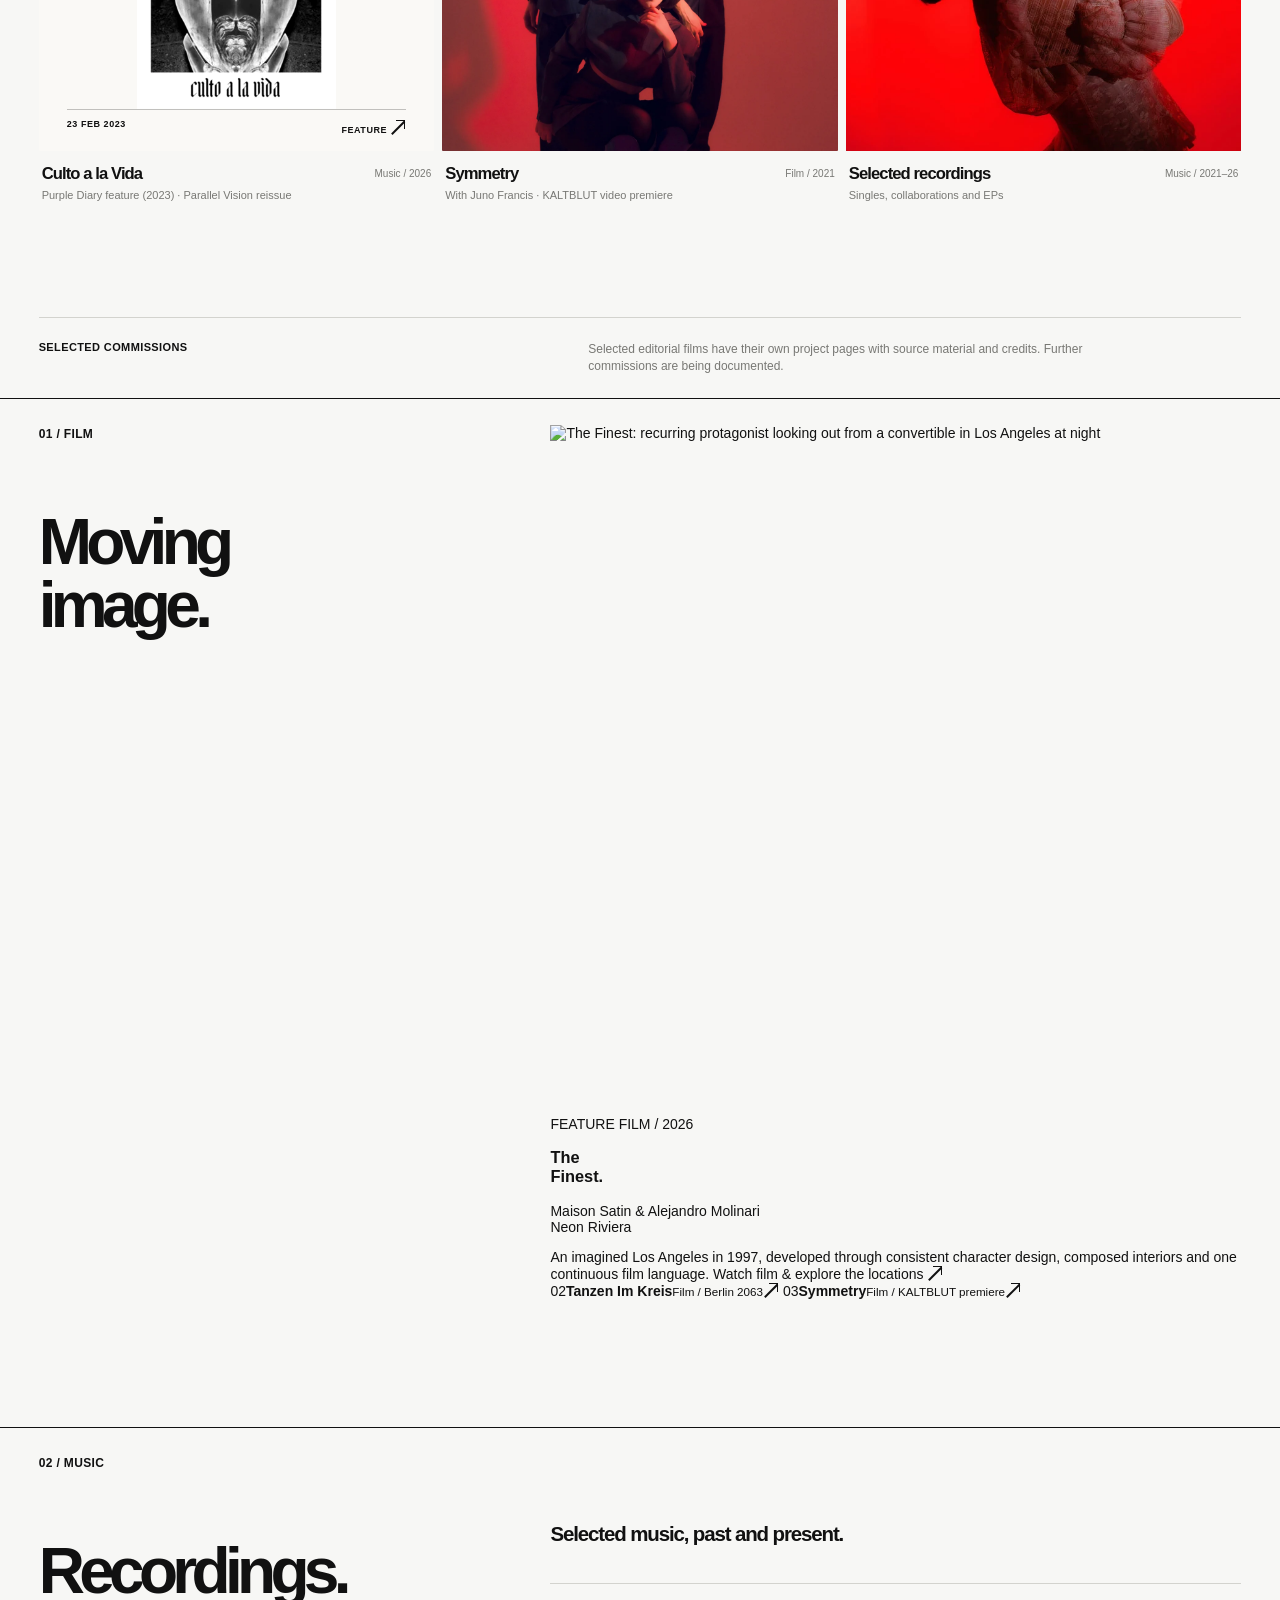
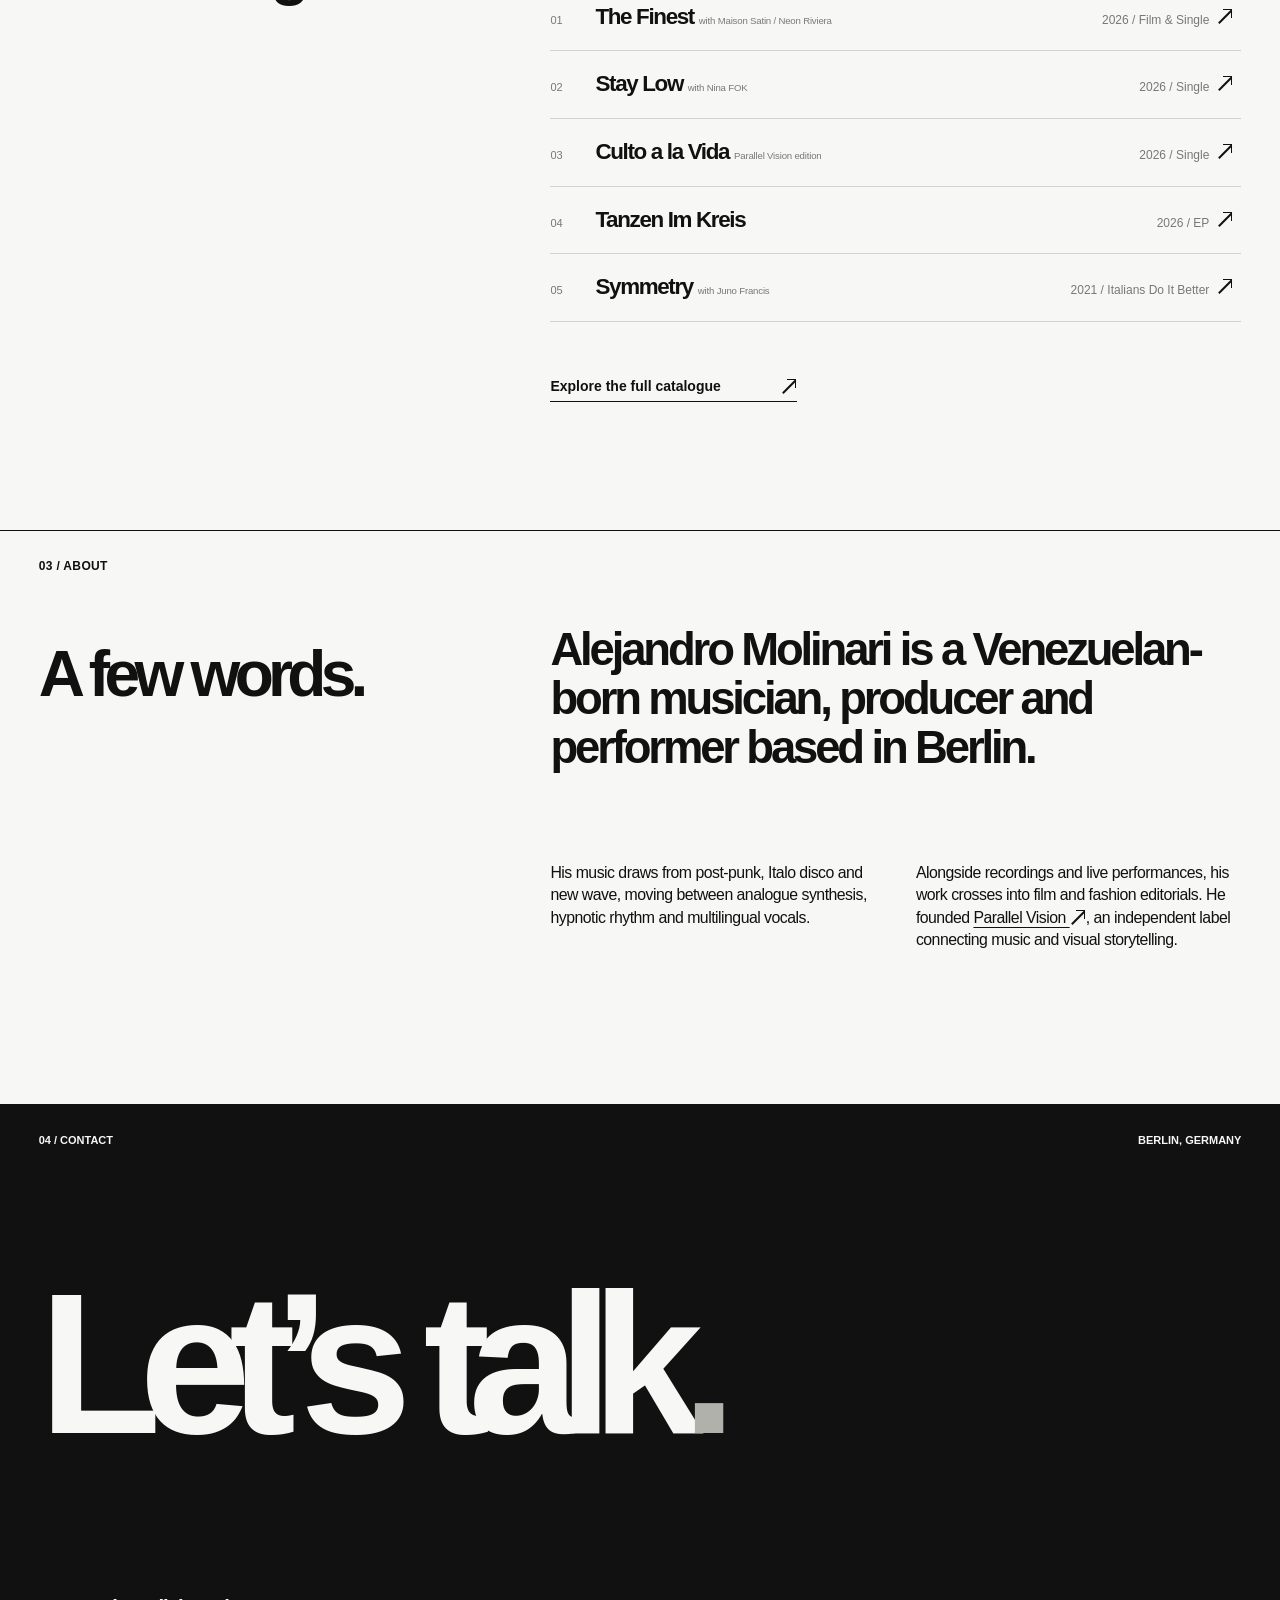
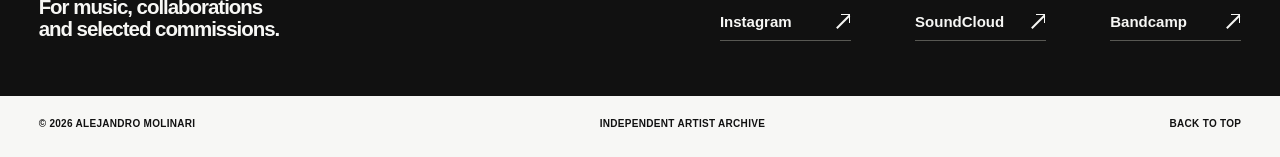
==== commit c9b3db6f: "Feature The Finest in films and recordings on Alejandro's site" ====
--- a/index.html
+++ b/index.html
@@ -17,6 +17,7 @@
 <link rel="apple-touch-icon" sizes="180x180" href="/apple-touch-icon.png?v=am-20261021">
 
 <link rel="stylesheet" href="styles.css?v=20261026-purple-editorial">
+<link rel="stylesheet" href="films.css?v=20261026-finest-01">
 <title>Alejandro Molinari | Selected Work</title>
 </head>
 <body>
@@ -25,6 +26,7 @@
 <a aria-label="Alejandro Molinari, home" class="brand" href="#top">ALEJANDRO<br/>MOLINARI<span class="brand-dot">.</span></a>
 <nav aria-label="Main navigation" class="main-nav">
 <a class="nav-selected" href="#work">Work</a>
+<a href="#films">Films</a>
 <a href="#music">Music</a>
 <!-- PHOTOGRAPHY_PAUSED_20261025: restore nav link from docs/photography-paused.md -->
 <a href="#about">About</a>
@@ -138,21 +140,44 @@
 </div>
 <div class="section-note"><span>SELECTED COMMISSIONS</span><p>Selected editorial films have their own project pages with source material and credits. Further commissions are being documented.</p></div>
 </section>
+
+<section aria-labelledby="films-heading" class="am-films-section horizontal-section" id="films">
+  <div class="section-id"><span>01 / FILM</span><h2 id="films-heading">Moving<br>image.</h2></div>
+  <div class="am-films-content">
+    <a class="am-film-feature" href="https://parallelvisionlabel.com/maison-satin-the-finest.html" aria-label="Explore The Finest music video and its film and location galleries">
+      <div class="am-film-feature-image">
+        <img src="https://parallelvisionlabel.com/assets/optimized/the-finest/key-art.webp" alt="The Finest: recurring protagonist looking out from a convertible in Los Angeles at night" width="2048" height="2048" loading="lazy" decoding="async">
+      </div>
+      <div class="am-film-feature-info">
+        <span class="am-film-eyebrow">FEATURE FILM / 2026</span>
+        <h3>The<br>Finest.</h3>
+        <p>Maison Satin &amp; Alejandro Molinari<br>Neon Riviera</p>
+        <span class="am-film-description">An imagined Los Angeles in 1997, developed through consistent character design, composed interiors and one continuous film language.</span>
+        <span class="am-film-action">Watch film &amp; explore the locations <span aria-hidden="true" class="ui-external-icon"></span></span>
+      </div>
+    </a>
+    <div class="am-film-related">
+      <a href="https://parallelvisionlabel.com/tanzen-im-kreis.html"><span>02</span><strong>Tanzen Im Kreis</strong><small>Film / Berlin 2063</small><span aria-hidden="true" class="ui-external-icon"></span></a>
+      <a href="work/symmetry/"><span>03</span><strong>Symmetry</strong><small>Film / KALTBLUT premiere</small><span aria-hidden="true" class="ui-external-icon"></span></a>
+    </div>
+  </div>
+</section>
 <section aria-labelledby="music-heading" class="music-section horizontal-section" id="music">
-<div class="section-id"><span>01 / MUSIC</span><h2 id="music-heading">Recordings.</h2></div>
+<div class="section-id"><span>02 / MUSIC</span><h2 id="music-heading">Recordings.</h2></div>
 <div class="music-content">
 <p class="section-intro">Selected music, past and present.</p>
 <div class="music-list">
-<a href="https://soundcloud.com/parallelvisionlabel/stay-low" rel="noopener noreferrer" target="_blank"><span class="number">01</span><span class="track-title">Stay Low <small>with Nina FOK</small></span><span class="track-meta">2026 / Single</span><span aria-hidden="true" class="arrow ui-external-icon"></span></a>
-<a href="https://on.soundcloud.com/NrWLxctxKnFdLw2scq" rel="noopener noreferrer" target="_blank"><span class="number">02</span><span class="track-title">Culto a la Vida <small>Parallel Vision edition</small></span><span class="track-meta">2026 / Single</span><span aria-hidden="true" class="arrow ui-external-icon"></span></a>
-<a href="https://parallelvisionlabel.com/tanzen-im-kreis.html" rel="noopener noreferrer" target="_blank"><span class="number">03</span><span class="track-title">Tanzen Im Kreis</span><span class="track-meta">2026 / EP</span><span aria-hidden="true" class="arrow ui-external-icon"></span></a>
-<a href="https://idib.ffm.to/symmetry" rel="noopener noreferrer" target="_blank"><span class="number">04</span><span class="track-title">Symmetry <small>with Juno Francis</small></span><span class="track-meta">2021 / Italians Do It Better</span><span aria-hidden="true" class="arrow ui-external-icon"></span></a>
+<a href="https://parallelvisionlabel.com/maison-satin-the-finest.html"><span class="number">01</span><span class="track-title">The Finest <small>with Maison Satin / Neon Riviera</small></span><span class="track-meta">2026 / Film &amp; Single</span><span aria-hidden="true" class="arrow ui-external-icon"></span></a>
+<a href="https://soundcloud.com/parallelvisionlabel/stay-low" rel="noopener noreferrer" target="_blank"><span class="number">02</span><span class="track-title">Stay Low <small>with Nina FOK</small></span><span class="track-meta">2026 / Single</span><span aria-hidden="true" class="arrow ui-external-icon"></span></a>
+<a href="https://on.soundcloud.com/NrWLxctxKnFdLw2scq" rel="noopener noreferrer" target="_blank"><span class="number">03</span><span class="track-title">Culto a la Vida <small>Parallel Vision edition</small></span><span class="track-meta">2026 / Single</span><span aria-hidden="true" class="arrow ui-external-icon"></span></a>
+<a href="https://parallelvisionlabel.com/tanzen-im-kreis.html" rel="noopener noreferrer" target="_blank"><span class="number">04</span><span class="track-title">Tanzen Im Kreis</span><span class="track-meta">2026 / EP</span><span aria-hidden="true" class="arrow ui-external-icon"></span></a>
+<a href="https://idib.ffm.to/symmetry" rel="noopener noreferrer" target="_blank"><span class="number">05</span><span class="track-title">Symmetry <small>with Juno Francis</small></span><span class="track-meta">2021 / Italians Do It Better</span><span aria-hidden="true" class="arrow ui-external-icon"></span></a>
 </div>
 <a class="underlined-link" href="https://alejandromolinari.bandcamp.com/" rel="noopener noreferrer" target="_blank">Explore the full catalogue <span aria-hidden="true" class="ui-external-icon"></span></a>
 </div>
 </section>
 <section aria-labelledby="about-heading" class="about-section horizontal-section" id="about">
-<div class="section-id"><span>02 / ABOUT</span><h2 id="about-heading">A few words.</h2></div>
+<div class="section-id"><span>03 / ABOUT</span><h2 id="about-heading">A few words.</h2></div>
 <div class="about-content">
 <p class="about-lead">Alejandro Molinari is a Venezuelan-born musician, producer and performer based in Berlin.</p>
 <div class="about-columns">
@@ -162,7 +187,7 @@
 </div>
 </section>
 <section aria-labelledby="contact-heading" class="contact-section" id="contact">
-<div class="contact-top"><span>03 / CONTACT</span><span>BERLIN, GERMANY</span></div>
+<div class="contact-top"><span>04 / CONTACT</span><span>BERLIN, GERMANY</span></div>
 <h2 id="contact-heading">Let’s talk<span>.</span></h2>
 <div class="contact-bottom"><p>For music, collaborations<br/>and selected commissions.</p><div class="contact-list"><a href="https://www.instagram.com/molinarimusic/" rel="noopener noreferrer" target="_blank">Instagram <span aria-hidden="true" class="ui-external-icon"></span></a><a href="https://soundcloud.com/alejandromolinari" rel="noopener noreferrer" target="_blank">SoundCloud <span aria-hidden="true" class="ui-external-icon"></span></a><a href="https://alejandromolinari.bandcamp.com/" rel="noopener noreferrer" target="_blank">Bandcamp <span aria-hidden="true" class="ui-external-icon"></span></a></div></div>
 </section>
--- a/styles.css
+++ b/styles.css
@@ -365,3 +365,51 @@
  .artwork-vogue-film .vogue-film-kicker{top:clamp(77px,19vw,108px);left:23px;}
  .artwork-vogue-film .vogue-film-subtitle{bottom:22px;left:23px;}
 }
+
+/* Purple Future Radiooooo publisher recognition, 2026-10-26.
+   Keep Noemí First's original illustrated portrait entirely unobstructed.
+   Editorial byline sits below the artwork in the site’s normal project metadata. */
+.project-info-radiooooo{
+  align-items:flex-start;
+}
+.radiooooo-project-copy{
+  flex:1 1 auto;
+  min-width:0;
+}
+.radiooooo-publisher{
+  display:flex;
+  flex-wrap:wrap;
+  align-items:center;
+  column-gap:12px;
+  row-gap:4px;
+  margin:0 0 9px;
+}
+.radiooooo-publisher img{
+  width:89px;
+  height:auto;
+  max-height:36px;
+  object-fit:contain;
+  object-position:left center;
+  flex:0 0 auto;
+  mix-blend-mode:multiply;
+}
+.radiooooo-publisher span{
+  font-size:10px;
+  font-weight:750;
+  letter-spacing:.055em;
+  line-height:1.25;
+  color:#545450;
+}
+.project-info-radiooooo .radiooooo-art-credit{
+  margin-top:5px;
+  font-size:clamp(10px,.8vw,12px);
+  letter-spacing:.005em;
+  color:#74746e;
+}
+@media(max-width:760px){
+  .project-info-radiooooo{gap:8px;}
+  .radiooooo-publisher{column-gap:11px;margin-bottom:8px;}
+  .radiooooo-publisher img{width:86px;}
+  .radiooooo-publisher span{font-size:10px;}
+  .project-info-radiooooo .radiooooo-art-credit{font-size:11px;}
+}
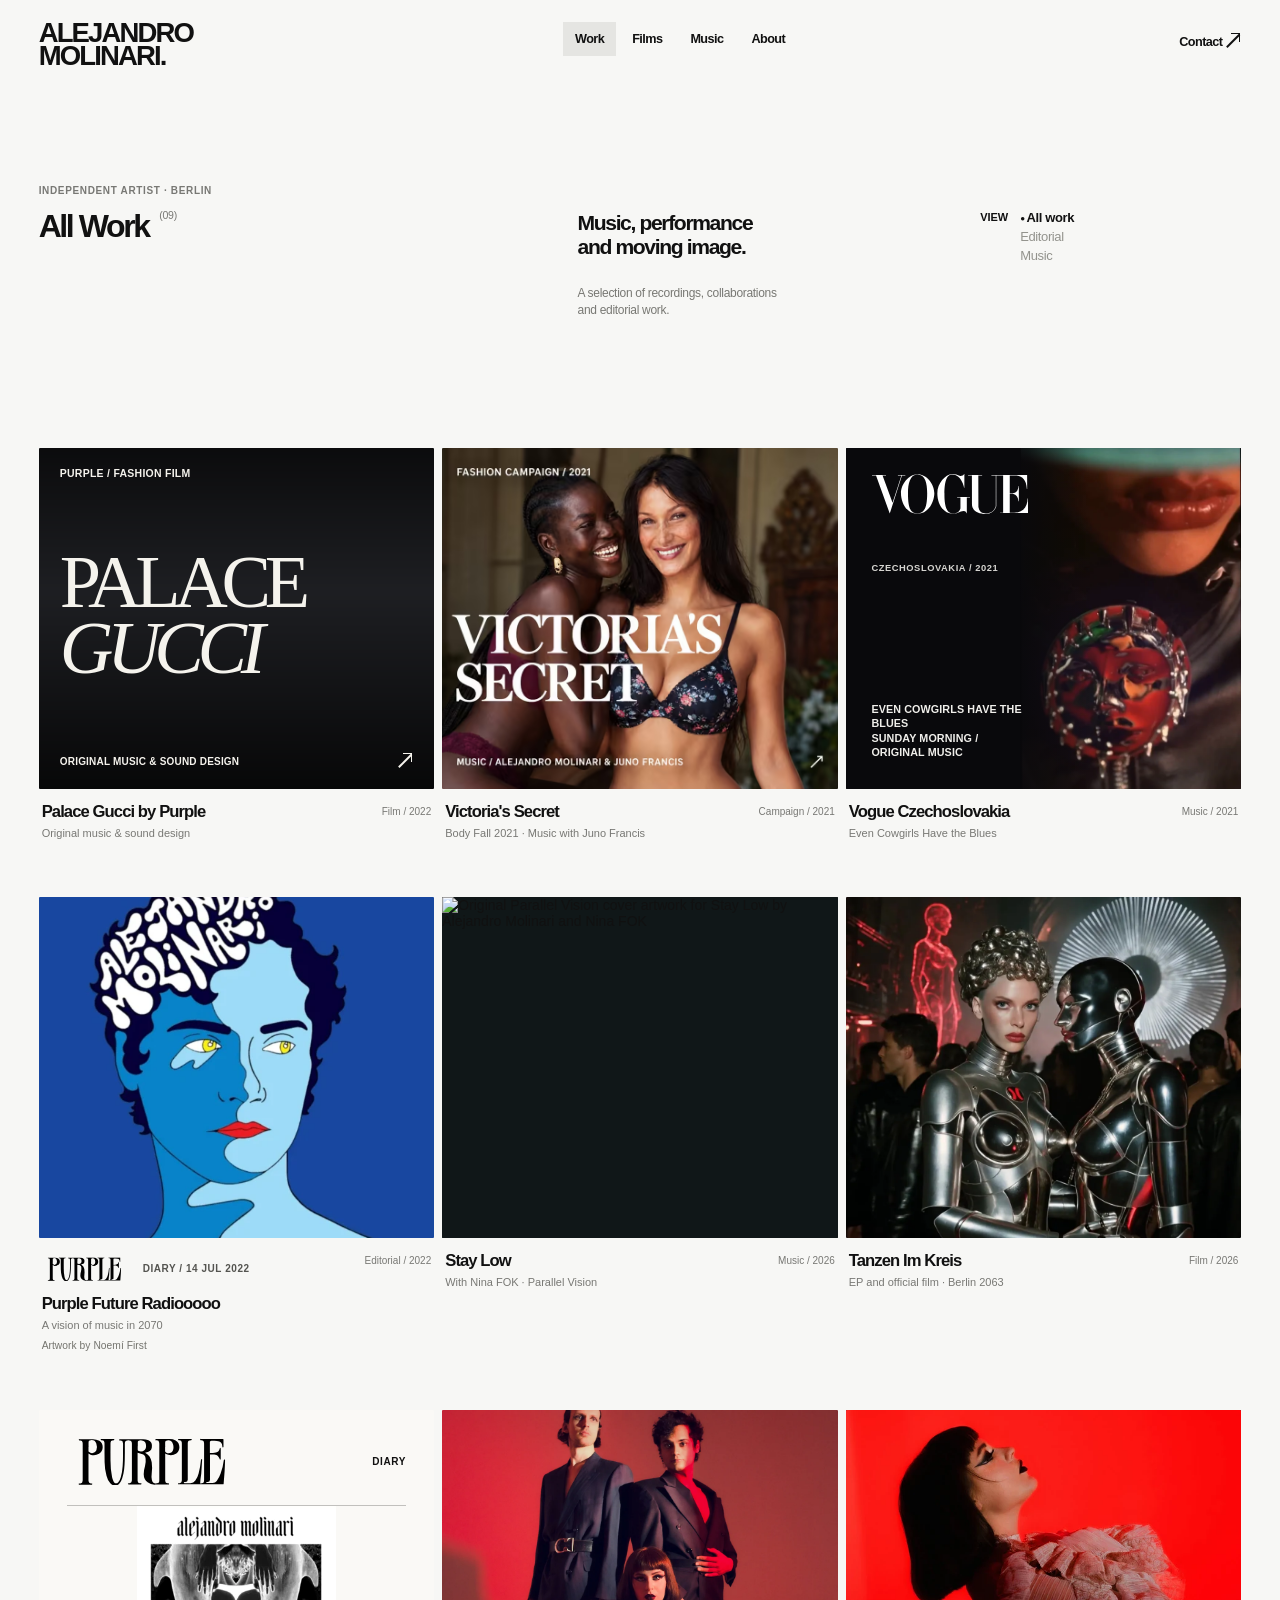
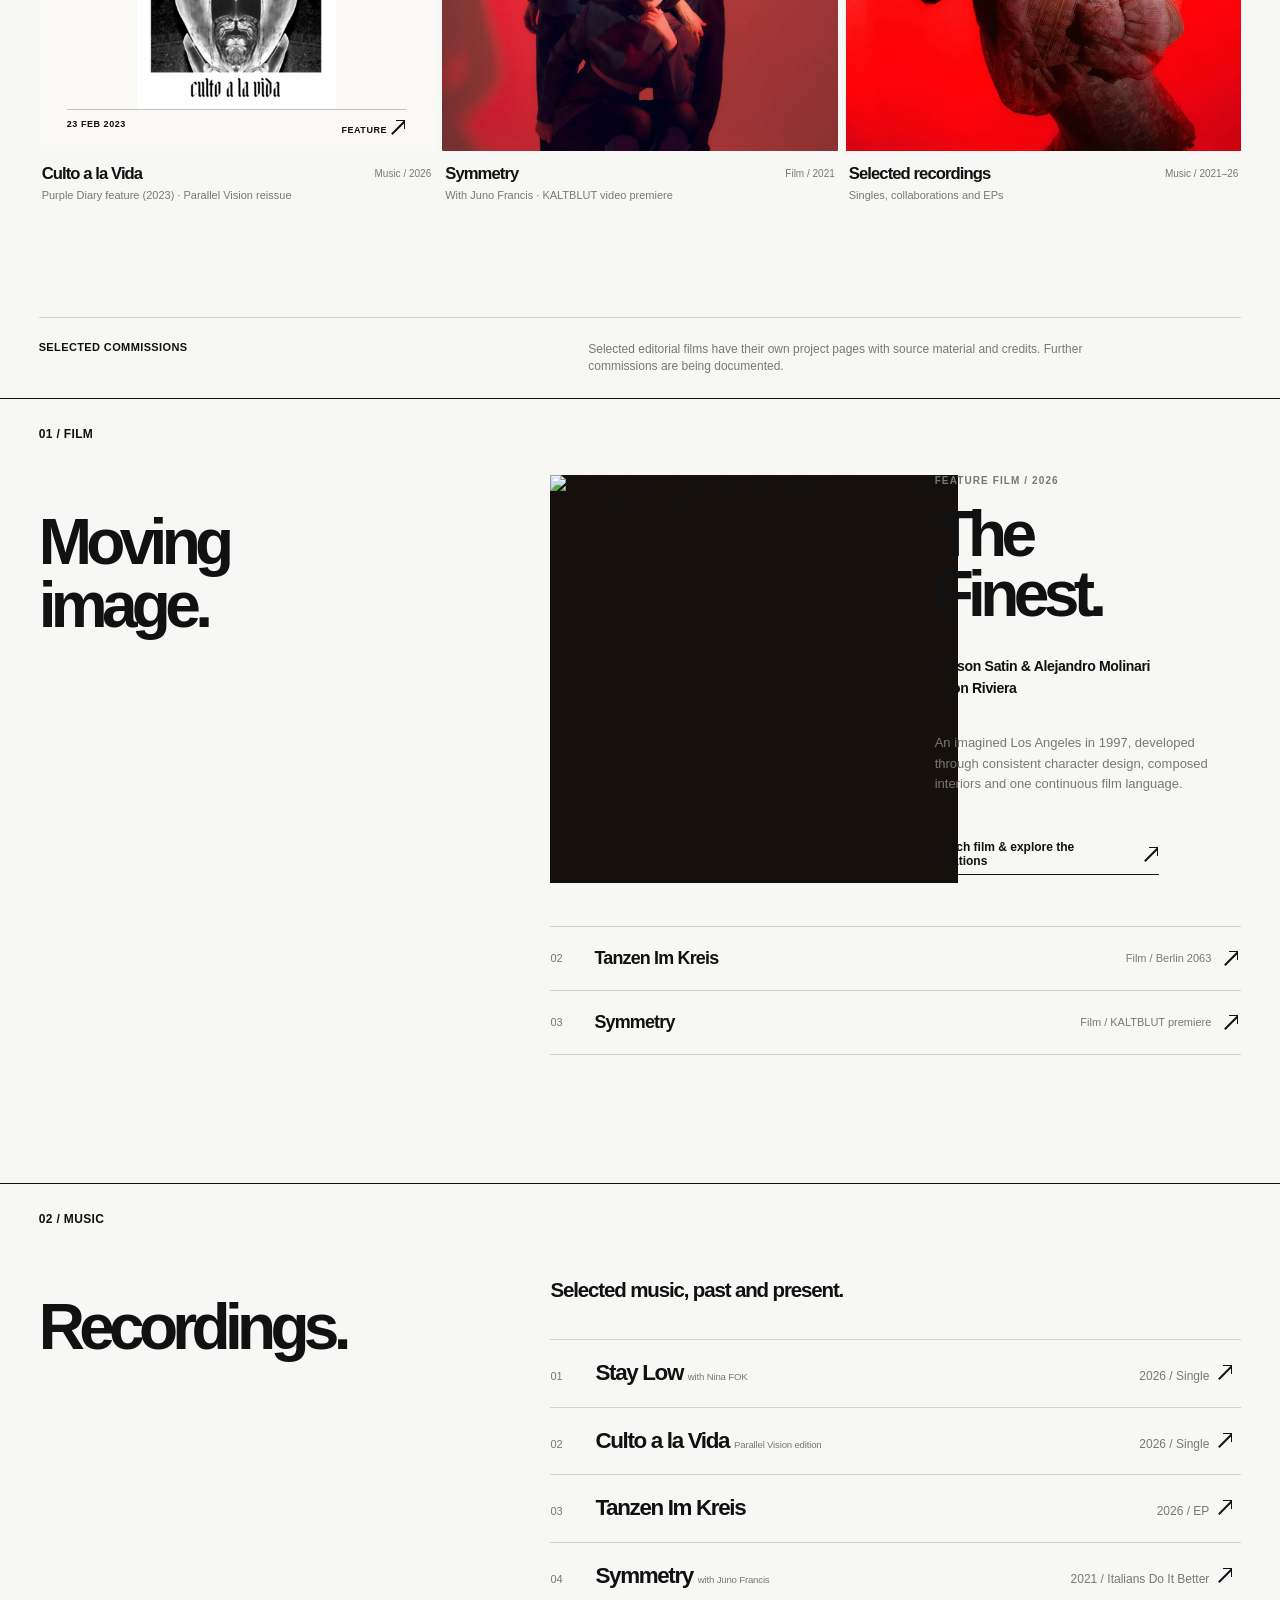
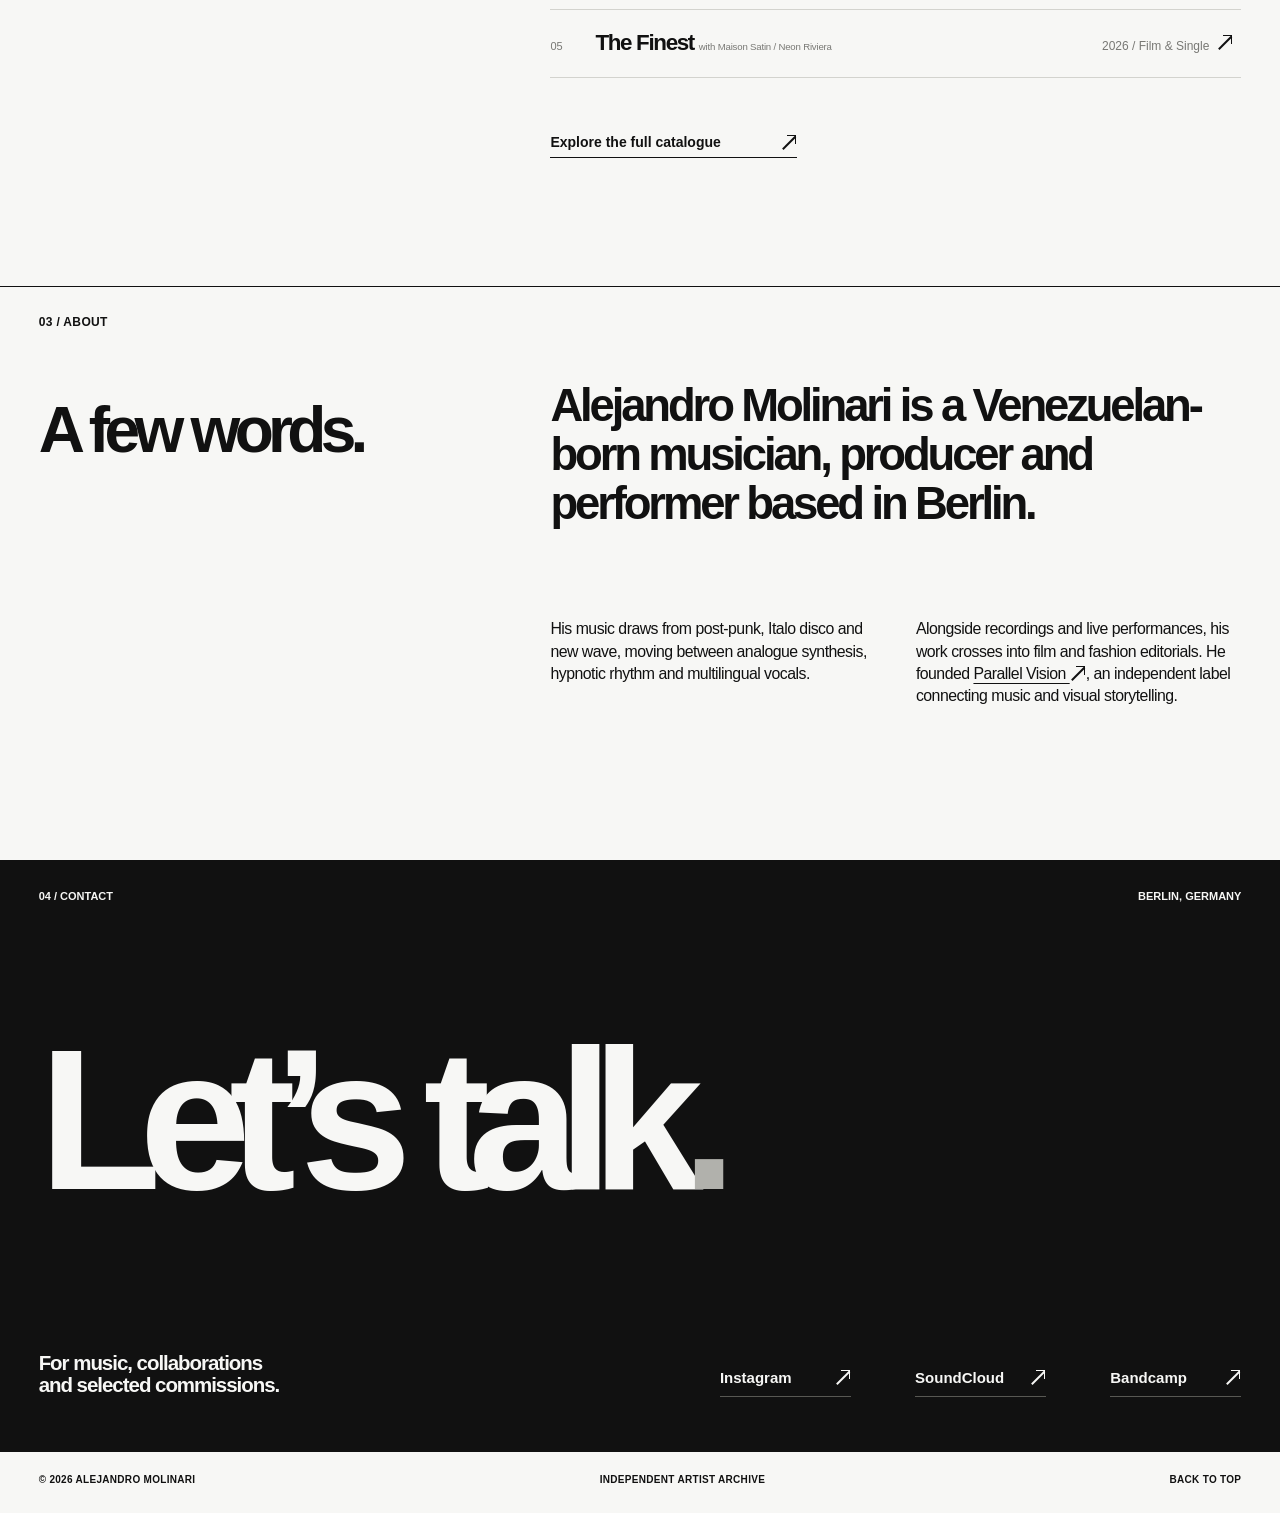
==== commit 061c32dd: "Preserve approved recordings order and append The Finest as item 05" ====
--- a/index.html
+++ b/index.html
@@ -167,11 +167,11 @@
 <div class="music-content">
 <p class="section-intro">Selected music, past and present.</p>
 <div class="music-list">
-<a href="https://parallelvisionlabel.com/maison-satin-the-finest.html"><span class="number">01</span><span class="track-title">The Finest <small>with Maison Satin / Neon Riviera</small></span><span class="track-meta">2026 / Film &amp; Single</span><span aria-hidden="true" class="arrow ui-external-icon"></span></a>
-<a href="https://soundcloud.com/parallelvisionlabel/stay-low" rel="noopener noreferrer" target="_blank"><span class="number">02</span><span class="track-title">Stay Low <small>with Nina FOK</small></span><span class="track-meta">2026 / Single</span><span aria-hidden="true" class="arrow ui-external-icon"></span></a>
-<a href="https://on.soundcloud.com/NrWLxctxKnFdLw2scq" rel="noopener noreferrer" target="_blank"><span class="number">03</span><span class="track-title">Culto a la Vida <small>Parallel Vision edition</small></span><span class="track-meta">2026 / Single</span><span aria-hidden="true" class="arrow ui-external-icon"></span></a>
-<a href="https://parallelvisionlabel.com/tanzen-im-kreis.html" rel="noopener noreferrer" target="_blank"><span class="number">04</span><span class="track-title">Tanzen Im Kreis</span><span class="track-meta">2026 / EP</span><span aria-hidden="true" class="arrow ui-external-icon"></span></a>
-<a href="https://idib.ffm.to/symmetry" rel="noopener noreferrer" target="_blank"><span class="number">05</span><span class="track-title">Symmetry <small>with Juno Francis</small></span><span class="track-meta">2021 / Italians Do It Better</span><span aria-hidden="true" class="arrow ui-external-icon"></span></a>
+<a href="https://soundcloud.com/parallelvisionlabel/stay-low" rel="noopener noreferrer" target="_blank"><span class="number">01</span><span class="track-title">Stay Low <small>with Nina FOK</small></span><span class="track-meta">2026 / Single</span><span aria-hidden="true" class="arrow ui-external-icon"></span></a>
+<a href="https://on.soundcloud.com/NrWLxctxKnFdLw2scq" rel="noopener noreferrer" target="_blank"><span class="number">02</span><span class="track-title">Culto a la Vida <small>Parallel Vision edition</small></span><span class="track-meta">2026 / Single</span><span aria-hidden="true" class="arrow ui-external-icon"></span></a>
+<a href="https://parallelvisionlabel.com/tanzen-im-kreis.html" rel="noopener noreferrer" target="_blank"><span class="number">03</span><span class="track-title">Tanzen Im Kreis</span><span class="track-meta">2026 / EP</span><span aria-hidden="true" class="arrow ui-external-icon"></span></a>
+<a href="https://idib.ffm.to/symmetry" rel="noopener noreferrer" target="_blank"><span class="number">04</span><span class="track-title">Symmetry <small>with Juno Francis</small></span><span class="track-meta">2021 / Italians Do It Better</span><span aria-hidden="true" class="arrow ui-external-icon"></span></a>
+<a href="https://parallelvisionlabel.com/maison-satin-the-finest.html"><span class="number">05</span><span class="track-title">The Finest <small>with Maison Satin / Neon Riviera</small></span><span class="track-meta">2026 / Film &amp; Single</span><span aria-hidden="true" class="arrow ui-external-icon"></span></a>
 </div>
 <a class="underlined-link" href="https://alejandromolinari.bandcamp.com/" rel="noopener noreferrer" target="_blank">Explore the full catalogue <span aria-hidden="true" class="ui-external-icon"></span></a>
 </div>
--- a/films.css
+++ b/films.css
@@ -0,0 +1,24 @@
+/* The Finest | Selected films. Scoped to the artist archive. */
+.am-films-section{padding-bottom:clamp(105px,10vw,175px)}
+.am-films-content{min-width:0}
+.am-film-feature{display:grid;grid-template-columns:minmax(0,1.06fr) minmax(0,.94fr);gap:clamp(22px,3vw,54px);align-items:stretch;margin-top:50px}
+.am-film-feature-image{aspect-ratio:1/1;overflow:hidden;background:#16100d}
+.am-film-feature-image img{display:block;width:100%;height:100%;object-fit:contain;transition:transform .65s cubic-bezier(.2,.7,.2,1)}
+.am-film-feature:hover img{transform:scale(1.03)}
+.am-film-feature-info{display:flex;flex-direction:column;align-items:flex-start;justify-content:flex-end;padding:0 0 8px;min-width:0}
+.am-film-eyebrow{font-size:10px;font-weight:700;letter-spacing:.11em;text-transform:uppercase;color:var(--muted)}
+.am-film-feature-info h3{font-weight:800;font-size:clamp(48px,5vw,84px);letter-spacing:-.088em;line-height:.94;margin:18px 0 18px}
+.am-film-feature-info>p{font-size:clamp(14px,1.1vw,18px);font-weight:700;letter-spacing:-.025em;line-height:1.5}
+.am-film-description{display:block;color:var(--muted);font-size:clamp(13px,1vw,16px);line-height:1.6;margin-top:20px;max-width:38ch}
+.am-film-action{display:inline-flex;align-items:center;gap:14px;margin-top:clamp(25px,3.5vw,55px);font-size:12px;font-weight:700;border-bottom:1px solid currentColor;padding-bottom:6px}
+.am-film-action .ui-external-icon{width:15px;height:15px}
+.am-film-related{margin-top:43px;border-top:1px solid var(--line)}
+.am-film-related a{display:grid;grid-template-columns:32px 1fr auto 18px;align-items:center;gap:12px;padding:21px 0;border-bottom:1px solid var(--line);transition:padding-left .2s}
+.am-film-related a:hover{padding-left:7px}
+.am-film-related a>span:first-child{font-size:11px;color:var(--muted)}
+.am-film-related strong{font-size:clamp(17px,1.4vw,22px);letter-spacing:-.045em}
+.am-film-related small{font-size:11px;font-weight:400;color:var(--muted)}
+@media(max-width:1100px){.am-film-feature{grid-template-columns:minmax(0,1fr) minmax(0,.9fr);gap:25px}.am-film-feature-info h3{font-size:clamp(45px,5vw,70px)}}
+@media(max-width:780px){.am-films-section .am-films-content{padding-top:4px}.am-film-feature{margin-top:26px;grid-template-columns:minmax(0,1fr) minmax(0,.85fr)}.am-film-feature-info h3{font-size:clamp(40px,6vw,62px)}}
+@media(max-width:610px){.am-film-feature{grid-template-columns:1fr;gap:25px}.am-film-feature-image{max-height:min(90vw,480px)}.am-film-feature-info{padding-bottom:12px}.am-film-feature-info h3{font-size:clamp(51px,12vw,74px)}.am-film-related{margin-top:30px}.am-film-related a{grid-template-columns:24px 1fr 18px;gap:8px}.am-film-related small{display:none}}
+@media(prefers-reduced-motion:reduce){.am-film-feature-image img,.am-film-related a{transition:none}}
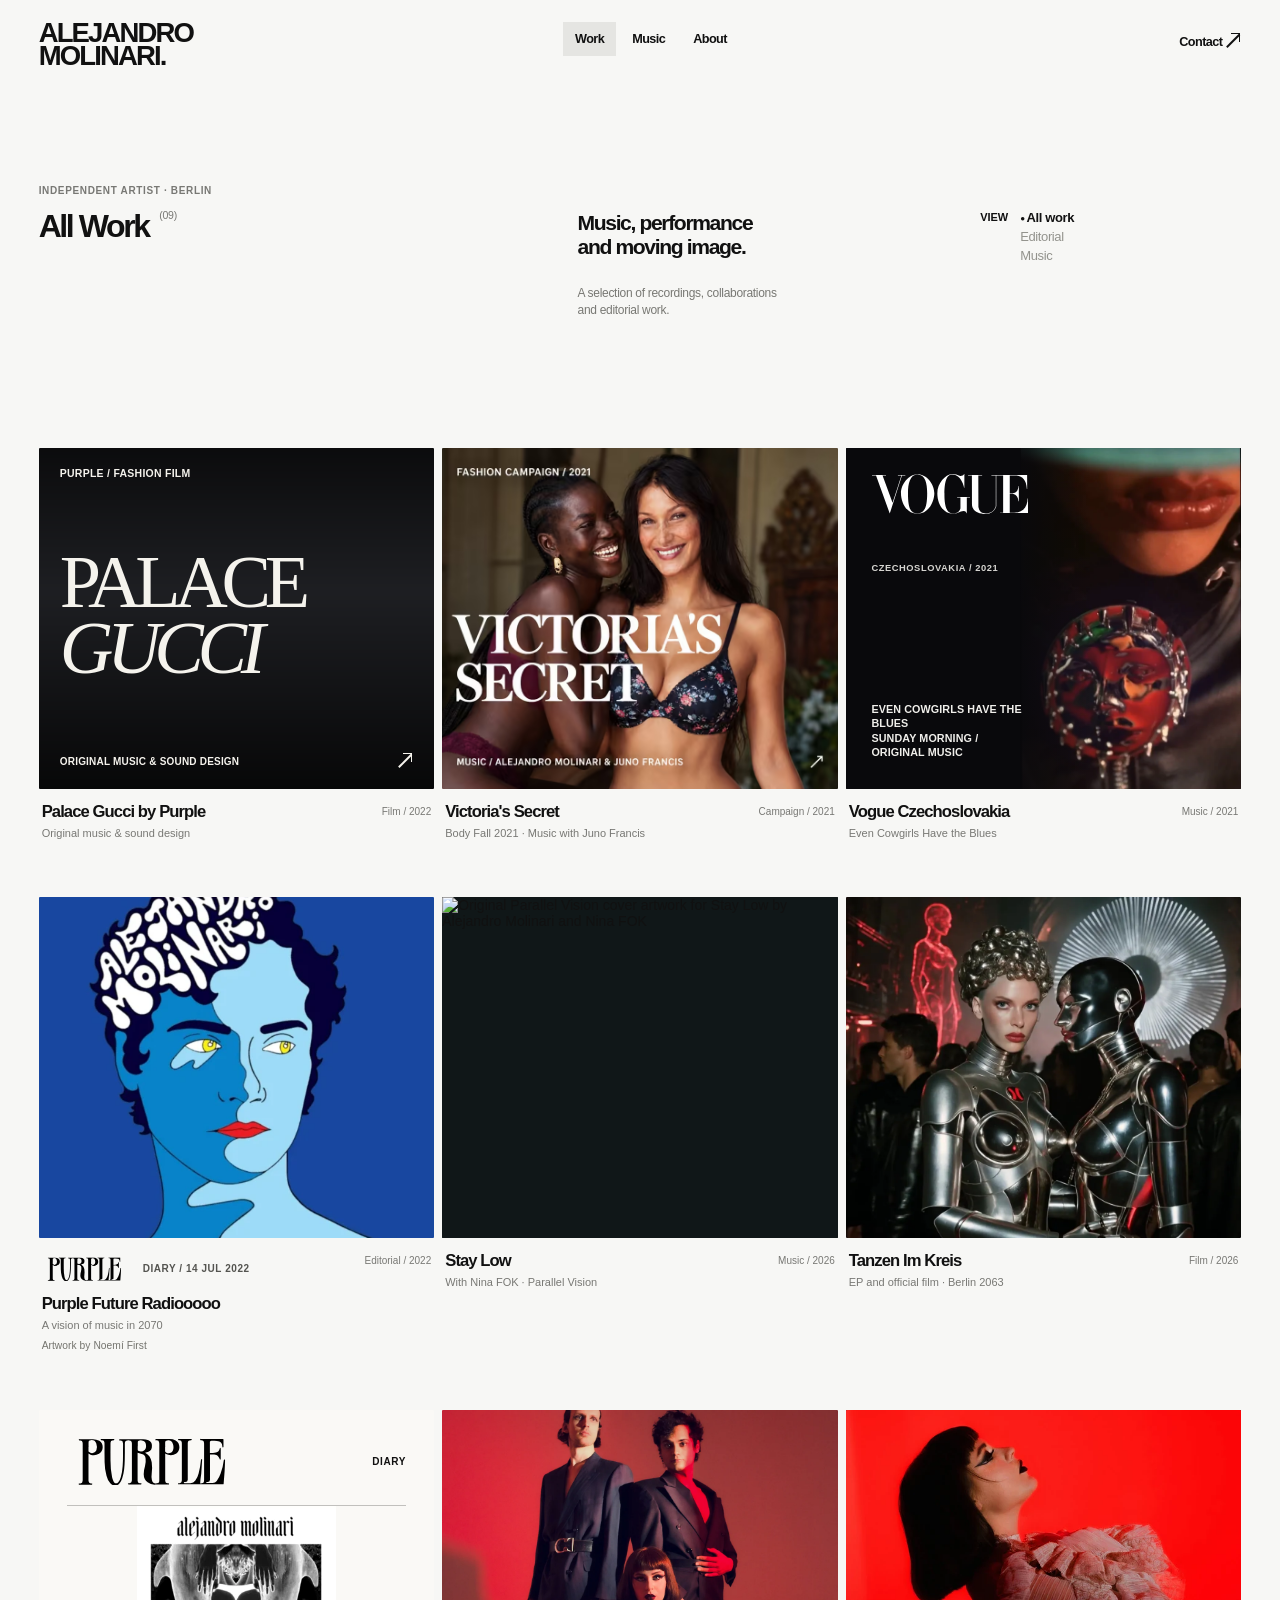
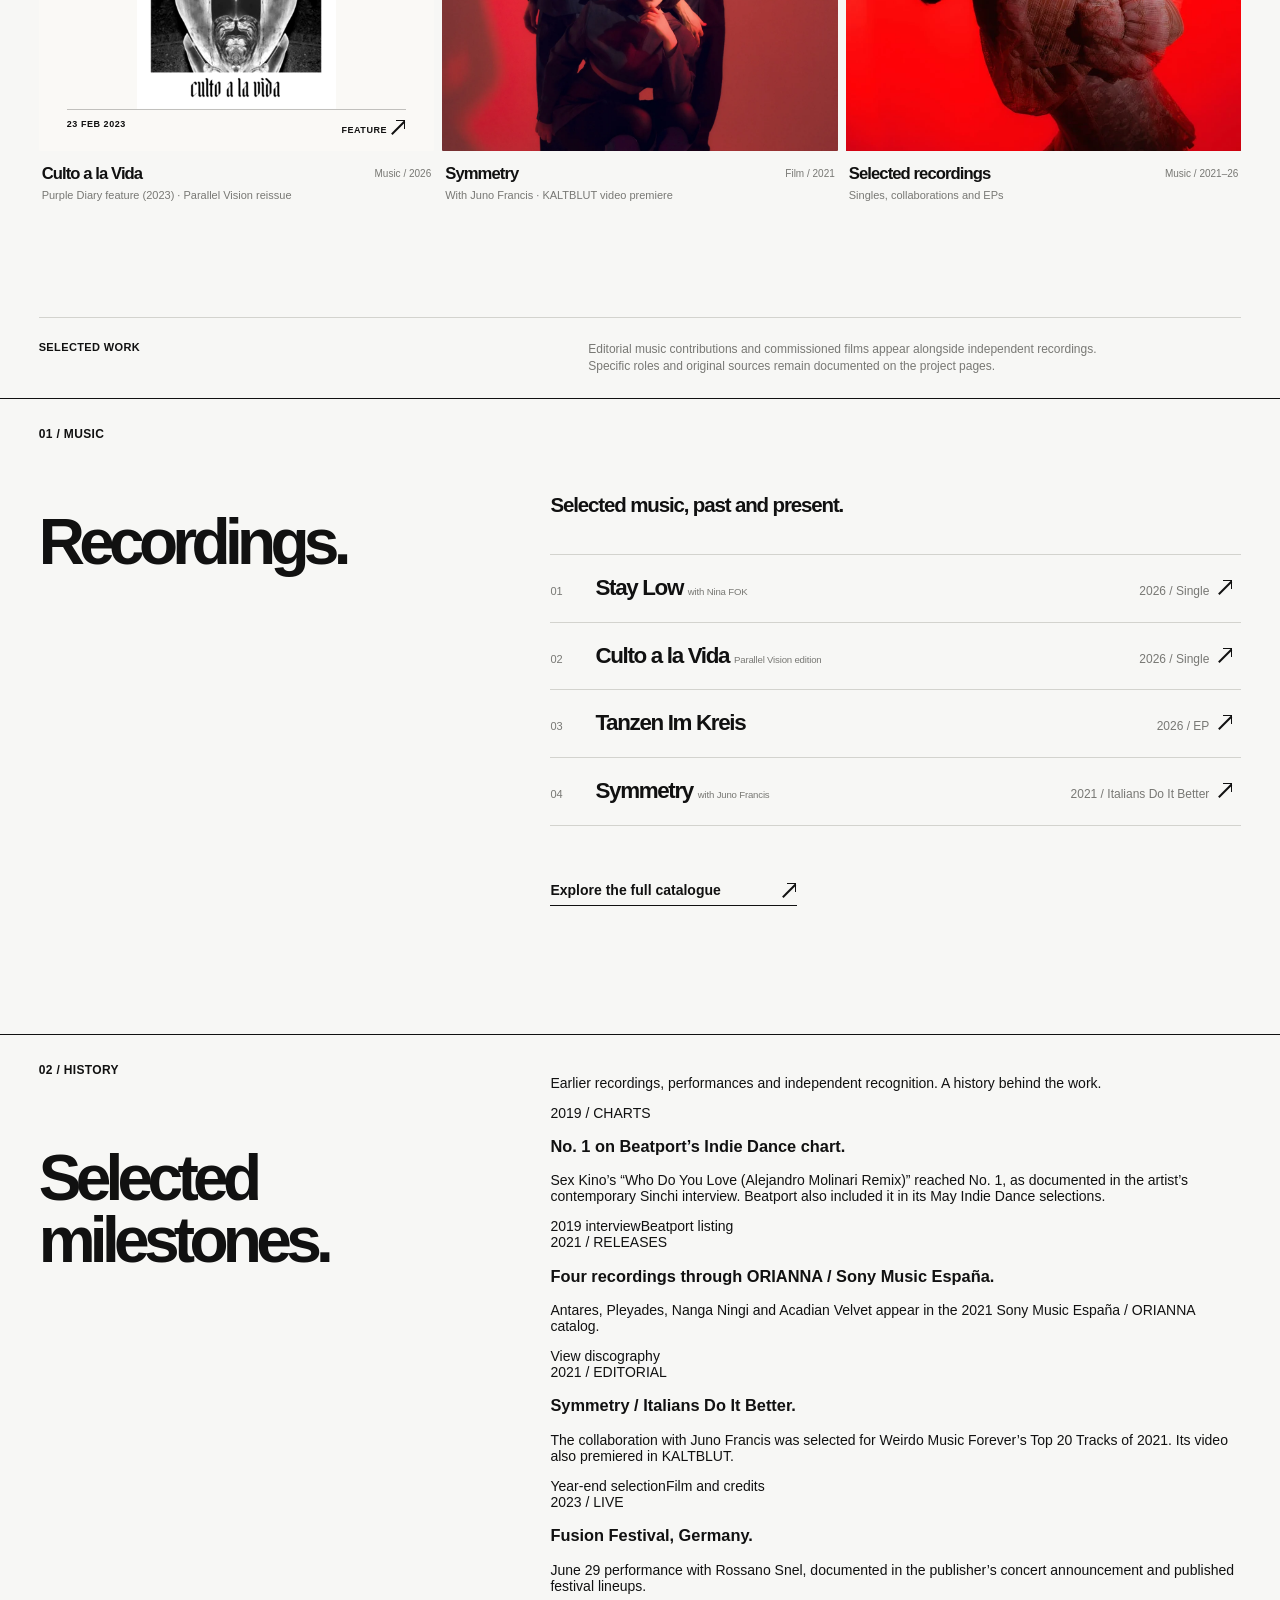
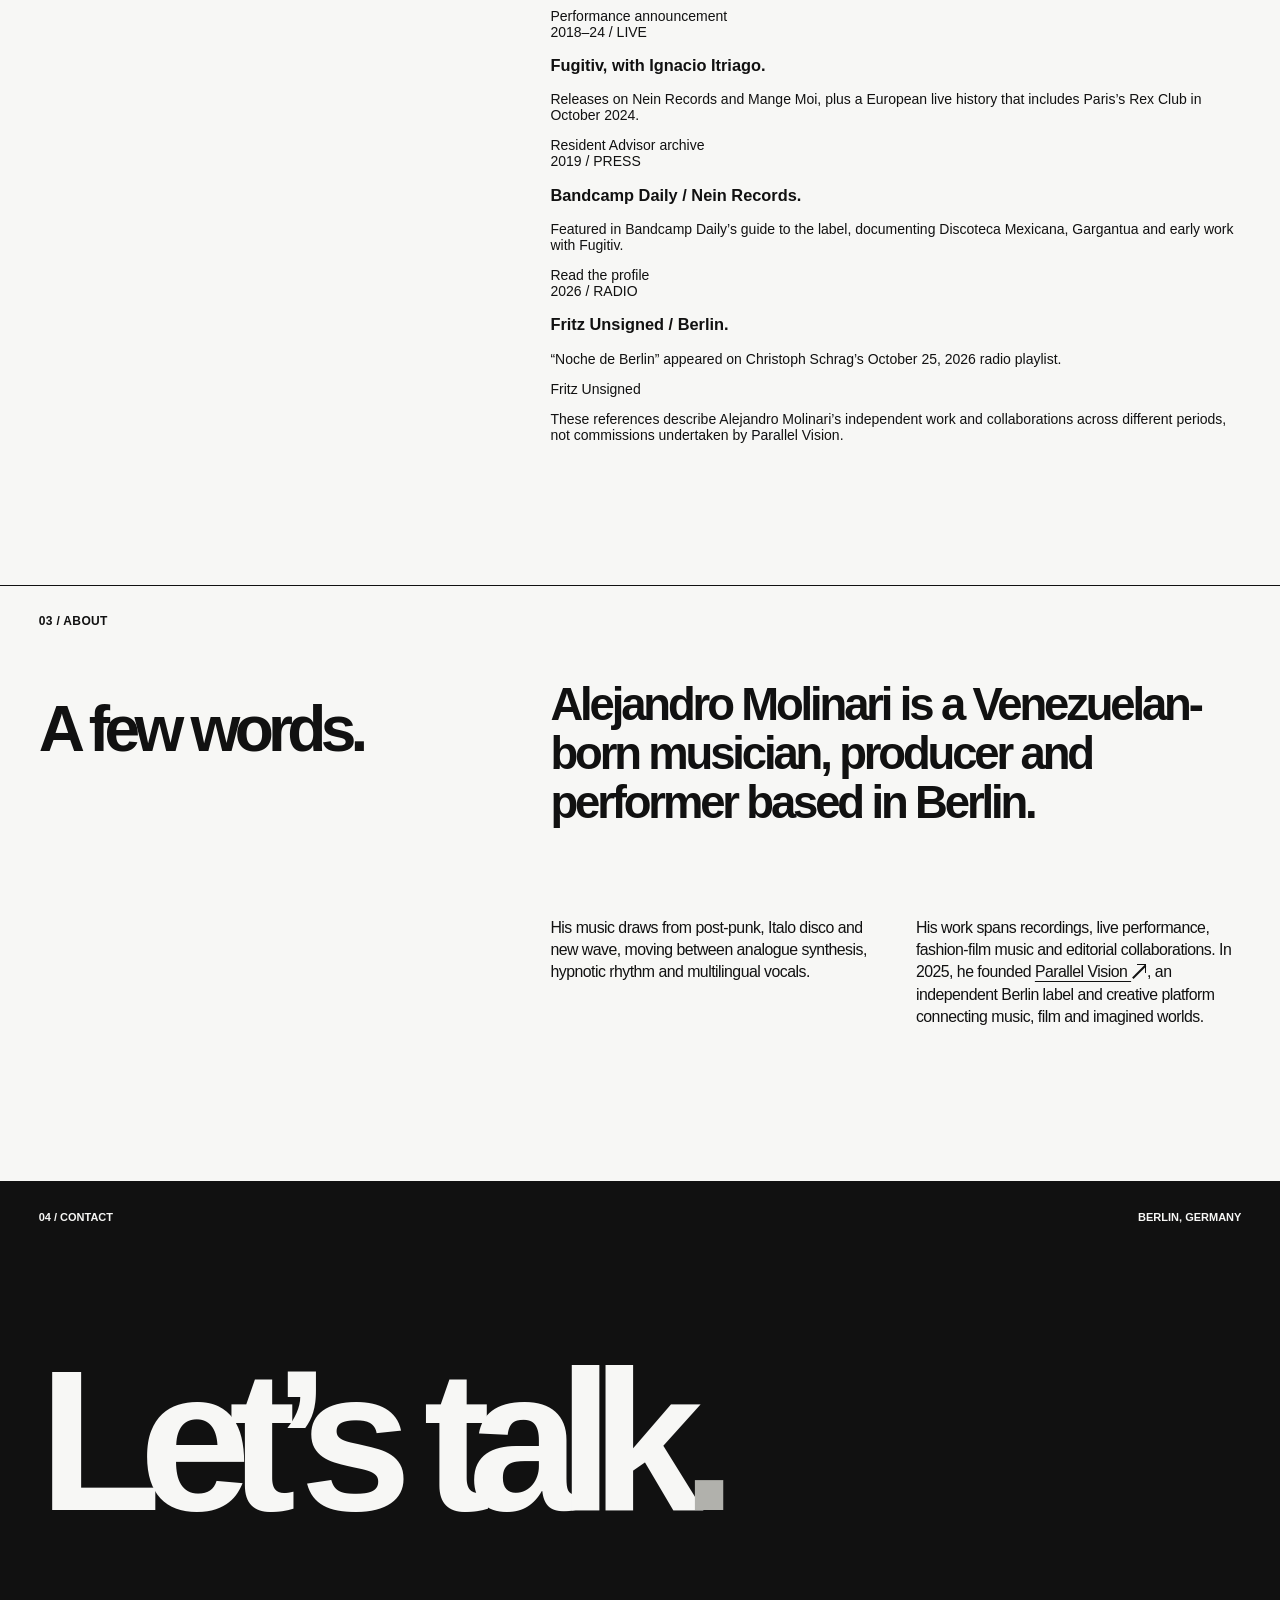
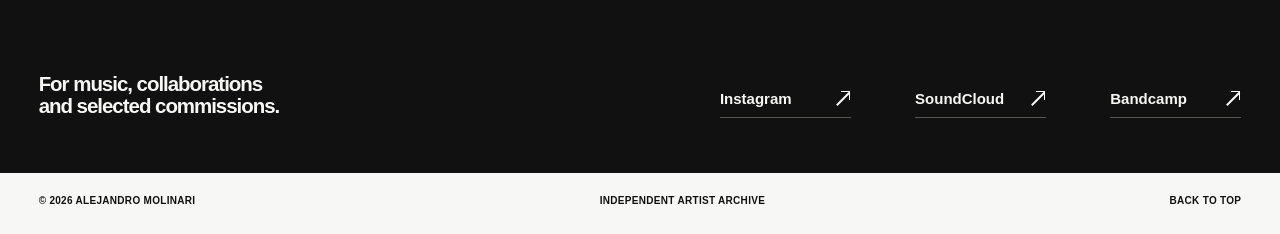
==== commit 7920e69c: "Archive: document verified music career milestones" ====
--- a/index.html
+++ b/index.html
@@ -17,7 +17,7 @@
 <link rel="apple-touch-icon" sizes="180x180" href="/apple-touch-icon.png?v=am-20261021">
 
 <link rel="stylesheet" href="styles.css?v=20261026-purple-editorial">
-<link rel="stylesheet" href="films.css?v=20261026-finest-01">
+<link rel="stylesheet" href="milestones.css?v=20261026-1">
 <title>Alejandro Molinari | Selected Work</title>
 </head>
 <body>
@@ -26,7 +26,6 @@
 <a aria-label="Alejandro Molinari, home" class="brand" href="#top">ALEJANDRO<br/>MOLINARI<span class="brand-dot">.</span></a>
 <nav aria-label="Main navigation" class="main-nav">
 <a class="nav-selected" href="#work">Work</a>
-<a href="#films">Films</a>
 <a href="#music">Music</a>
 <!-- PHOTOGRAPHY_PAUSED_20261025: restore nav link from docs/photography-paused.md -->
 <a href="#about">About</a>
@@ -138,32 +137,10 @@
 </article>
 <!-- PHOTOGRAPHY_PAUSED_20261025: restore Photography project card from docs/photography-paused.md -->
 </div>
-<div class="section-note"><span>SELECTED COMMISSIONS</span><p>Selected editorial films have their own project pages with source material and credits. Further commissions are being documented.</p></div>
-</section>
-
-<section aria-labelledby="films-heading" class="am-films-section horizontal-section" id="films">
-  <div class="section-id"><span>01 / FILM</span><h2 id="films-heading">Moving<br>image.</h2></div>
-  <div class="am-films-content">
-    <a class="am-film-feature" href="https://parallelvisionlabel.com/maison-satin-the-finest.html" aria-label="Explore The Finest music video and its film and location galleries">
-      <div class="am-film-feature-image">
-        <img src="https://parallelvisionlabel.com/assets/optimized/the-finest/key-art.webp" alt="The Finest: recurring protagonist looking out from a convertible in Los Angeles at night" width="2048" height="2048" loading="lazy" decoding="async">
-      </div>
-      <div class="am-film-feature-info">
-        <span class="am-film-eyebrow">FEATURE FILM / 2026</span>
-        <h3>The<br>Finest.</h3>
-        <p>Maison Satin &amp; Alejandro Molinari<br>Neon Riviera</p>
-        <span class="am-film-description">An imagined Los Angeles in 1997, developed through consistent character design, composed interiors and one continuous film language.</span>
-        <span class="am-film-action">Watch film &amp; explore the locations <span aria-hidden="true" class="ui-external-icon"></span></span>
-      </div>
-    </a>
-    <div class="am-film-related">
-      <a href="https://parallelvisionlabel.com/tanzen-im-kreis.html"><span>02</span><strong>Tanzen Im Kreis</strong><small>Film / Berlin 2063</small><span aria-hidden="true" class="ui-external-icon"></span></a>
-      <a href="work/symmetry/"><span>03</span><strong>Symmetry</strong><small>Film / KALTBLUT premiere</small><span aria-hidden="true" class="ui-external-icon"></span></a>
-    </div>
-  </div>
+<div class="section-note"><span>SELECTED WORK</span><p>Editorial music contributions and commissioned films appear alongside independent recordings. Specific roles and original sources remain documented on the project pages.</p></div>
 </section>
 <section aria-labelledby="music-heading" class="music-section horizontal-section" id="music">
-<div class="section-id"><span>02 / MUSIC</span><h2 id="music-heading">Recordings.</h2></div>
+<div class="section-id"><span>01 / MUSIC</span><h2 id="music-heading">Recordings.</h2></div>
 <div class="music-content">
 <p class="section-intro">Selected music, past and present.</p>
 <div class="music-list">
@@ -171,18 +148,70 @@
 <a href="https://on.soundcloud.com/NrWLxctxKnFdLw2scq" rel="noopener noreferrer" target="_blank"><span class="number">02</span><span class="track-title">Culto a la Vida <small>Parallel Vision edition</small></span><span class="track-meta">2026 / Single</span><span aria-hidden="true" class="arrow ui-external-icon"></span></a>
 <a href="https://parallelvisionlabel.com/tanzen-im-kreis.html" rel="noopener noreferrer" target="_blank"><span class="number">03</span><span class="track-title">Tanzen Im Kreis</span><span class="track-meta">2026 / EP</span><span aria-hidden="true" class="arrow ui-external-icon"></span></a>
 <a href="https://idib.ffm.to/symmetry" rel="noopener noreferrer" target="_blank"><span class="number">04</span><span class="track-title">Symmetry <small>with Juno Francis</small></span><span class="track-meta">2021 / Italians Do It Better</span><span aria-hidden="true" class="arrow ui-external-icon"></span></a>
-<a href="https://parallelvisionlabel.com/maison-satin-the-finest.html"><span class="number">05</span><span class="track-title">The Finest <small>with Maison Satin / Neon Riviera</small></span><span class="track-meta">2026 / Film &amp; Single</span><span aria-hidden="true" class="arrow ui-external-icon"></span></a>
 </div>
 <a class="underlined-link" href="https://alejandromolinari.bandcamp.com/" rel="noopener noreferrer" target="_blank">Explore the full catalogue <span aria-hidden="true" class="ui-external-icon"></span></a>
 </div>
 </section>
+
+<section aria-labelledby="milestones-heading" class="milestones-section horizontal-section" id="milestones">
+  <div class="section-id"><span>02 / HISTORY</span><h2 id="milestones-heading">Selected milestones.</h2></div>
+  <div class="milestones-content">
+    <p class="milestones-intro">Earlier recordings, performances and independent recognition. A history behind the work.</p>
+    <div class="milestones-list">
+      <article class="milestone">
+        <span class="milestone-date">2019 / CHARTS</span>
+        <div><h3>No. 1 on Beatport’s Indie Dance chart.</h3>
+        <p>Sex Kino’s “Who Do You Love (Alejandro Molinari Remix)” reached No. 1, as documented in the artist’s contemporary Sinchi interview. Beatport also included it in its May Indie Dance selections.</p>
+        <div class="milestone-links"><a href="https://www.sinchi-collective.com/sinchi-friends-81-alejandro-molinari/" target="_blank" rel="noopener noreferrer">2019 interview</a><a href="https://www.beatport.com/track/who-do-you-love/11920627" target="_blank" rel="noopener noreferrer">Beatport listing</a></div></div>
+      </article>
+      <article class="milestone">
+        <span class="milestone-date">2021 / RELEASES</span>
+        <div><h3>Four recordings through ORIANNA / Sony Music España.</h3>
+        <p>Antares, Pleyades, Nanga Ningi and Acadian Velvet appear in the 2021 Sony Music España / ORIANNA catalog.</p>
+        <div class="milestone-links"><a href="https://www.qobuz.com/us-en/interpreter/alejandro-molinari/2520798" target="_blank" rel="noopener noreferrer">View discography</a></div></div>
+      </article>
+      <article class="milestone">
+        <span class="milestone-date">2021 / EDITORIAL</span>
+        <div><h3>Symmetry / Italians Do It Better.</h3>
+        <p>The collaboration with Juno Francis was selected for Weirdo Music Forever’s Top 20 Tracks of 2021. Its video also premiered in KALTBLUT.</p>
+        <div class="milestone-links"><a href="https://www.weirdomusicforever.com/weird-news-and-interviews/wmf-top-20-tracks-of-2021" target="_blank" rel="noopener noreferrer">Year-end selection</a><a href="work/symmetry/">Film and credits</a></div></div>
+      </article>
+      <article class="milestone">
+        <span class="milestone-date">2023 / LIVE</span>
+        <div><h3>Fusion Festival, Germany.</h3>
+        <p>June 29 performance with Rossano Snel, documented in the publisher’s concert announcement and published festival lineups.</p>
+        <div class="milestone-links"><a href="https://smv.de/bits-beats/rossano-snel-new-ep-carbon" target="_blank" rel="noopener noreferrer">Performance announcement</a></div></div>
+      </article>
+      <article class="milestone">
+        <span class="milestone-date">2018–24 / LIVE</span>
+        <div><h3>Fugitiv, with Ignacio Itriago.</h3>
+        <p>Releases on Nein Records and Mange Moi, plus a European live history that includes Paris’s Rex Club in October 2024.</p>
+        <div class="milestone-links"><a href="https://ra.co/dj/fugitiv" target="_blank" rel="noopener noreferrer">Resident Advisor archive</a></div></div>
+      </article>
+      <article class="milestone">
+        <span class="milestone-date">2019 / PRESS</span>
+        <div><h3>Bandcamp Daily / Nein Records.</h3>
+        <p>Featured in Bandcamp Daily’s guide to the label, documenting Discoteca Mexicana, Gargantua and early work with Fugitiv.</p>
+        <div class="milestone-links"><a href="https://daily.bandcamp.com/label-profile/nein-records-guide" target="_blank" rel="noopener noreferrer">Read the profile</a></div></div>
+      </article>
+      <article class="milestone">
+        <span class="milestone-date">2026 / RADIO</span>
+        <div><h3>Fritz Unsigned / Berlin.</h3>
+        <p>“Noche de Berlin” appeared on Christoph Schrag’s October 25, 2026 radio playlist.</p>
+        <div class="milestone-links"><a href="https://www.fritz.de/programm/sendungen/unsigned.html" target="_blank" rel="noopener noreferrer">Fritz Unsigned</a></div></div>
+      </article>
+    </div>
+    <p class="milestones-note">These references describe Alejandro Molinari’s independent work and collaborations across different periods, not commissions undertaken by Parallel Vision.</p>
+  </div>
+</section>
+
 <section aria-labelledby="about-heading" class="about-section horizontal-section" id="about">
 <div class="section-id"><span>03 / ABOUT</span><h2 id="about-heading">A few words.</h2></div>
 <div class="about-content">
 <p class="about-lead">Alejandro Molinari is a Venezuelan-born musician, producer and performer based in Berlin.</p>
 <div class="about-columns">
 <p>His music draws from post-punk, Italo disco and new wave, moving between analogue synthesis, hypnotic rhythm and multilingual vocals.</p>
-<p>Alongside recordings and live performances, his work crosses into film and fashion editorials. He founded <a href="https://parallelvisionlabel.com/" rel="noopener noreferrer" target="_blank">Parallel Vision <span aria-hidden="true" class="ui-external-icon"></span></a>, an independent label connecting music and visual storytelling.</p>
+<p>His work spans recordings, live performance, fashion-film music and editorial collaborations. In 2025, he founded <a href="https://parallelvisionlabel.com/" rel="noopener noreferrer" target="_blank">Parallel Vision <span aria-hidden="true" class="ui-external-icon"></span></a>, an independent Berlin label and creative platform connecting music, film and imagined worlds.</p>
 </div>
 </div>
 </section>
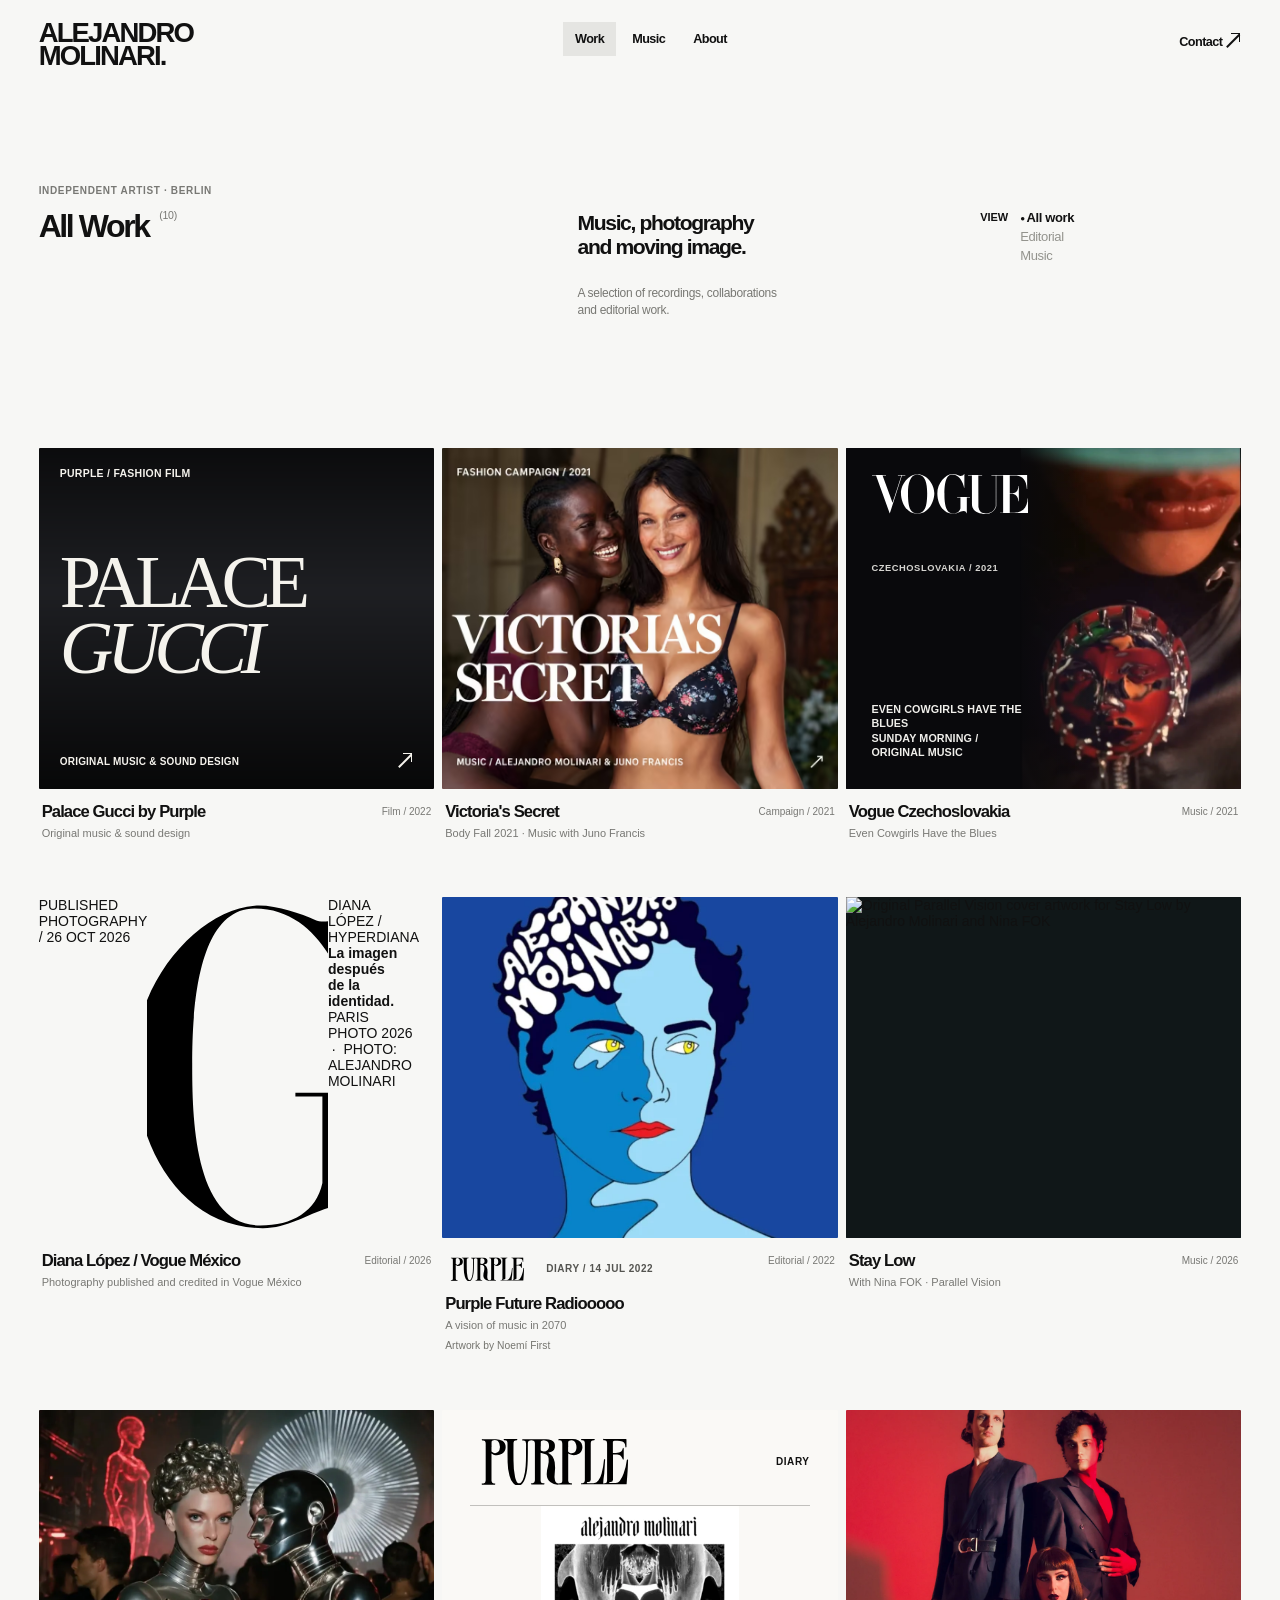
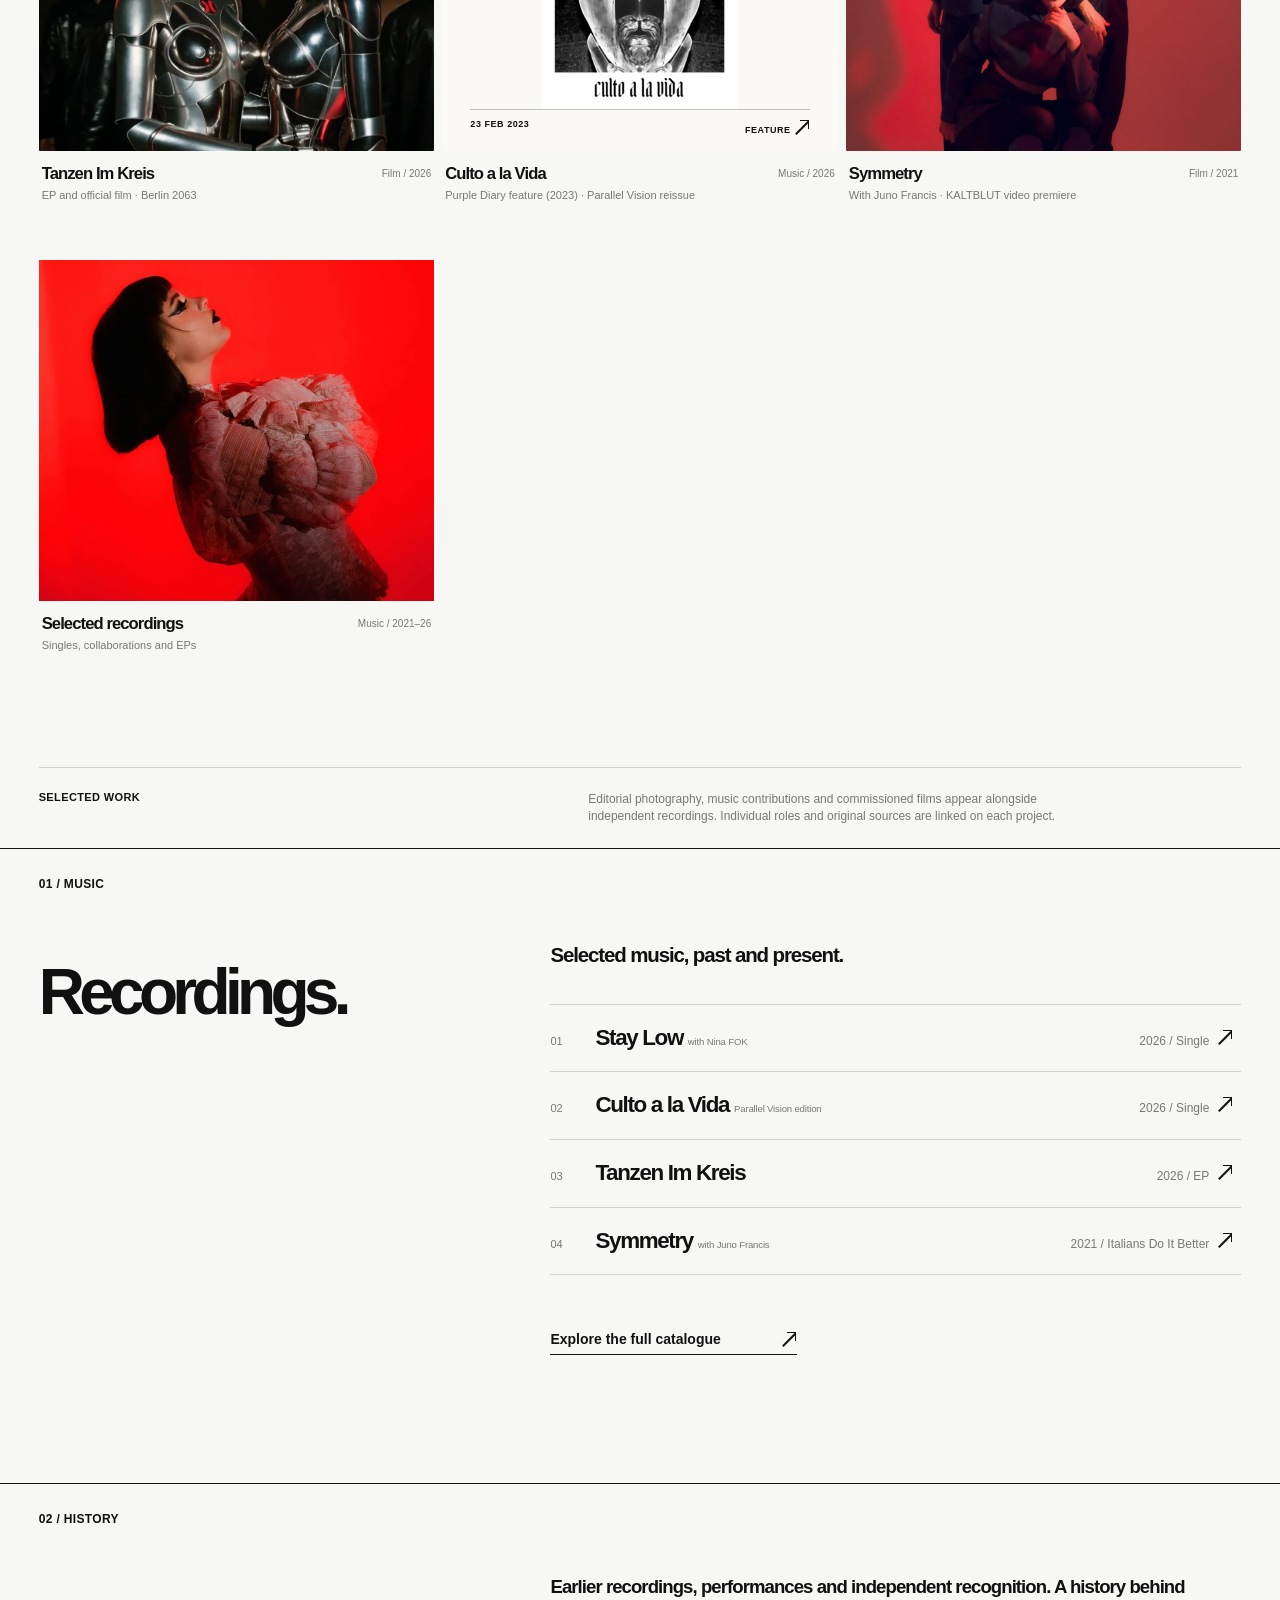
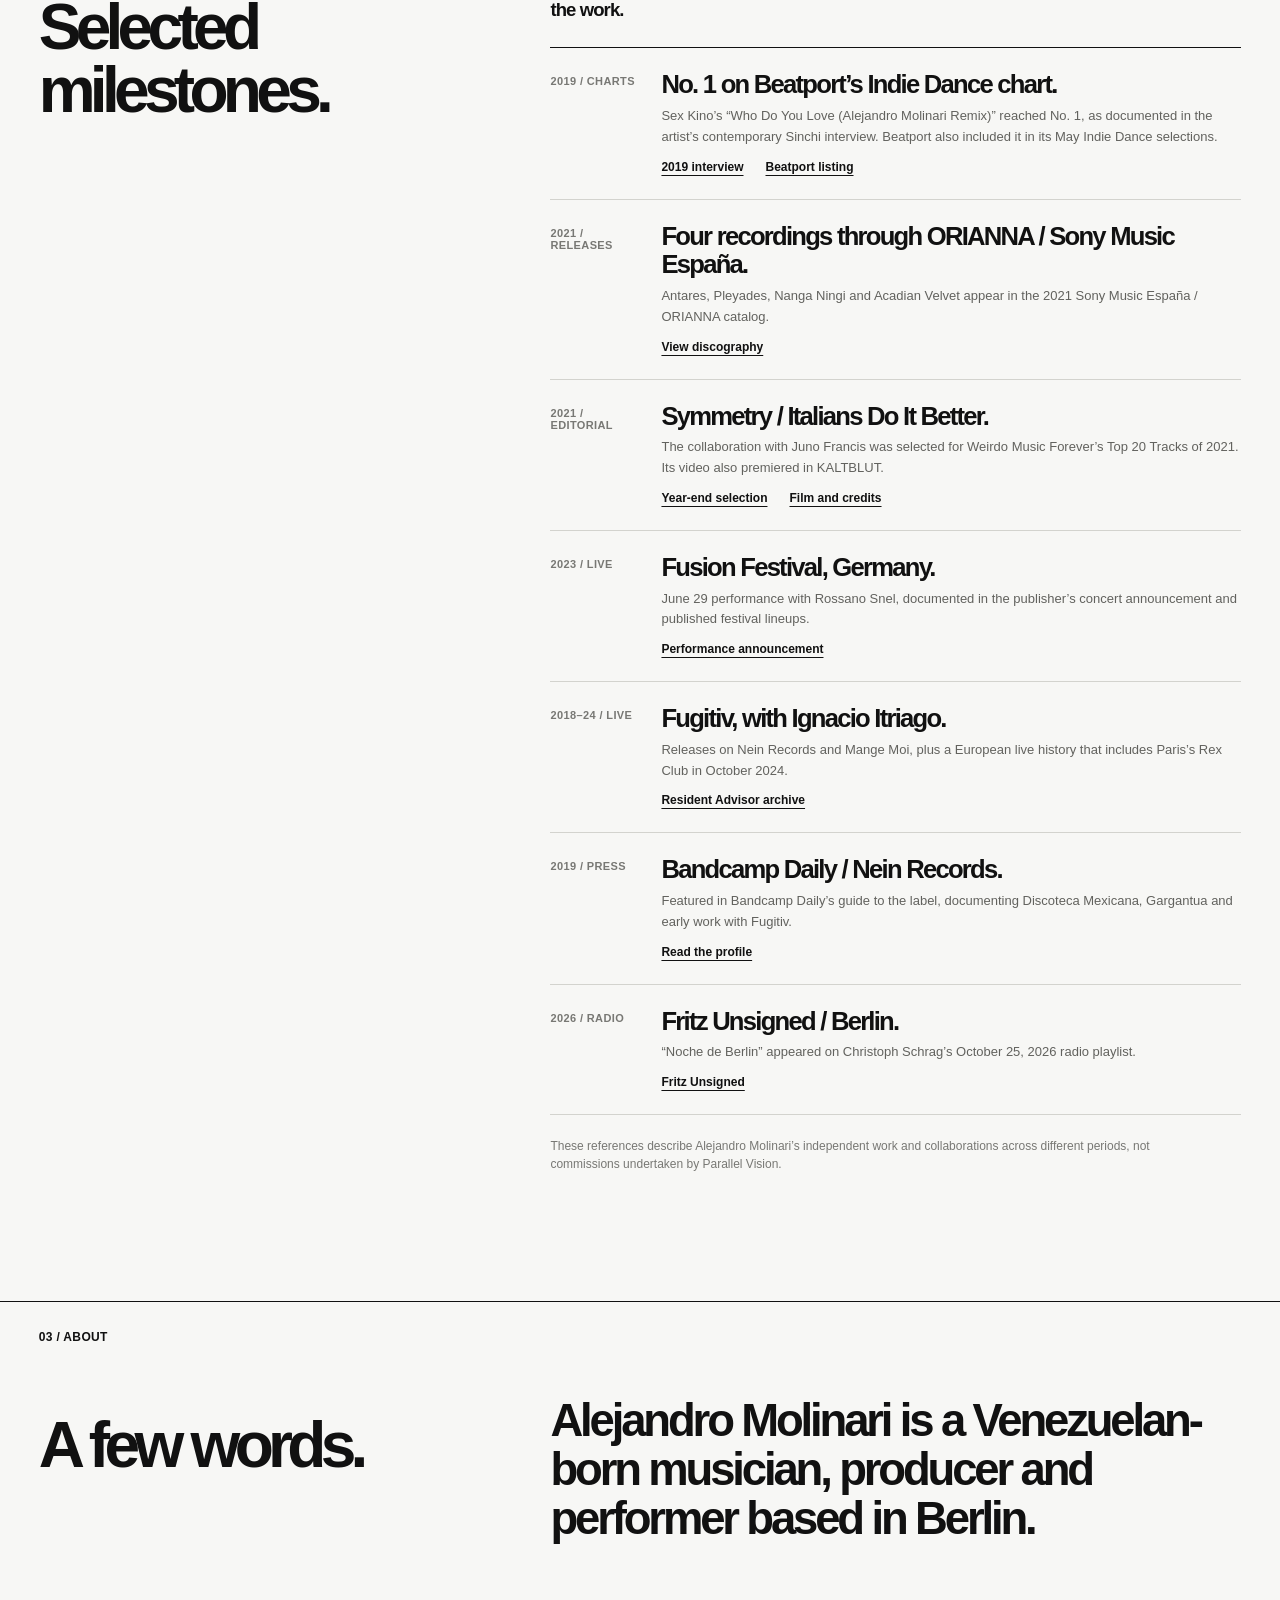
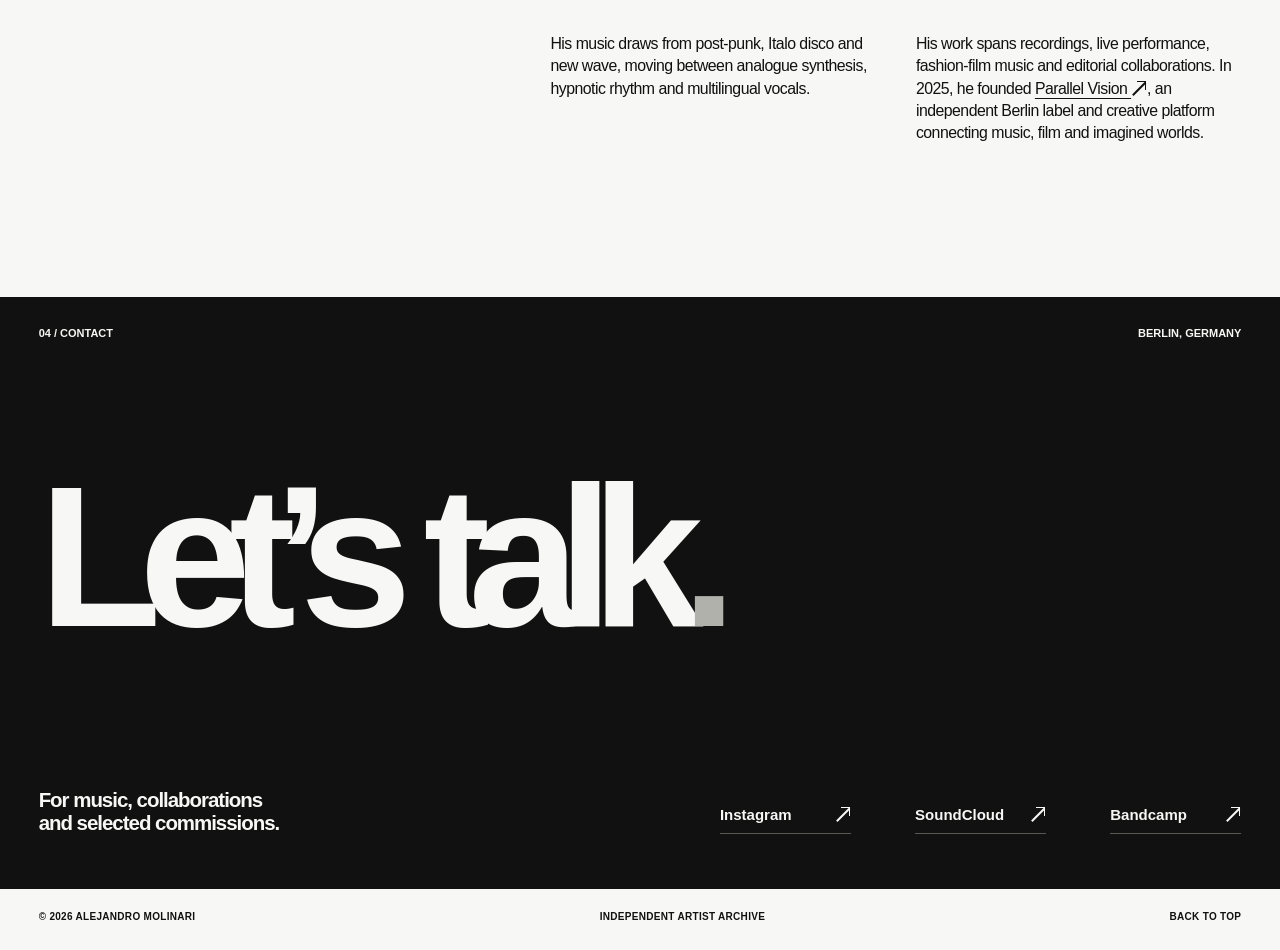
==== commit 9fd4cce9: "Feature Alejandro Molinari photography credited by Vogue México" ====
--- a/index.html
+++ b/index.html
@@ -16,7 +16,7 @@
 <link rel="icon" type="image/svg+xml" href="/favicon.svg?v=am-20261021">
 <link rel="apple-touch-icon" sizes="180x180" href="/apple-touch-icon.png?v=am-20261021">
 
-<link rel="stylesheet" href="styles.css?v=20261026-purple-editorial">
+<link rel="stylesheet" href="styles.css?v=20261027-vogue-mexico">
 <link rel="stylesheet" href="milestones.css?v=20261026-1">
 <title>Alejandro Molinari | Selected Work</title>
 </head>
@@ -36,10 +36,10 @@
 <section aria-labelledby="work-intro-title" class="work-intro">
 <div class="intro-title-block">
 <p class="intro-overline">Independent artist · Berlin</p>
-<h1 id="work-intro-title">All Work <span class="count" id="project-count">(09)</span></h1>
+<h1 id="work-intro-title">All Work <span class="count" id="project-count">(10)</span></h1>
 </div>
 <div class="intro-description">
-<p>Music, performance<br/>and moving image.</p>
+<p>Music, photography<br/>and moving image.</p>
 <span>A selection of recordings, collaborations<br/>and editorial work.</span>
 </div>
 <div aria-label="Filter projects" class="filters">
@@ -80,6 +80,22 @@
 <span aria-hidden="true" class="media-arrow ui-external-icon"></span>
 </a>
 <div class="project-info"><div><h2>Vogue Czechoslovakia</h2><p>Even Cowgirls Have the Blues</p></div><span>Music / 2021</span></div>
+</article>
+<article class="project project-vogue-mexico" data-category="editorial">
+<a aria-label="View the Vogue México feature about Diana López, featuring photography by Alejandro Molinari" class="project-media artwork-vogue-mexico" href="https://www.vogue.mx/articulo/artista-venezolana-diana-lopez-en-paris-photo-2026" rel="noopener noreferrer" target="_blank">
+  <span class="vogue-mx-eyebrow">PUBLISHED PHOTOGRAPHY / 26 OCT 2026</span>
+  <span class="vogue-mx-masthead">
+    <img src="assets/vogue-wordmark.svg" alt="Vogue" width="1544" height="410" loading="lazy" decoding="async"/>
+    <span>MÉXICO</span>
+  </span>
+  <span class="vogue-mx-editorial">
+    <span class="vogue-mx-subject">DIANA LÓPEZ / HYPERDIANA</span>
+    <strong>La imagen después<br/>de la identidad.</strong>
+    <span class="vogue-mx-credit">PARIS PHOTO 2026 &nbsp;·&nbsp; PHOTO: ALEJANDRO MOLINARI</span>
+  </span>
+  <span aria-hidden="true" class="media-arrow ui-external-icon"></span>
+</a>
+<div class="project-info"><div><h2>Diana López / Vogue México</h2><p>Photography published and credited in Vogue México</p></div><span>Editorial / 2026</span></div>
 </article>
 <article class="project" data-category="editorial">
 <a aria-label="Read Alejandro Molinari for Purple Future Radiooooo" class="project-media image-media artwork-radiooooo" href="https://purple.fr/diary/alejandro-molinari-for-purple-future-radiooooo/" rel="noopener noreferrer" target="_blank">
@@ -137,7 +153,7 @@
 </article>
 <!-- PHOTOGRAPHY_PAUSED_20261025: restore Photography project card from docs/photography-paused.md -->
 </div>
-<div class="section-note"><span>SELECTED WORK</span><p>Editorial music contributions and commissioned films appear alongside independent recordings. Specific roles and original sources remain documented on the project pages.</p></div>
+<div class="section-note"><span>SELECTED WORK</span><p>Editorial photography, music contributions and commissioned films appear alongside independent recordings. Individual roles and original sources are linked on each project.</p></div>
 </section>
 <section aria-labelledby="music-heading" class="music-section horizontal-section" id="music">
 <div class="section-id"><span>01 / MUSIC</span><h2 id="music-heading">Recordings.</h2></div>
--- a/milestones.css
+++ b/milestones.css
@@ -0,0 +1,14 @@
+/* Verified career milestones / 2026-10-26. Scoped to the personal archive. */
+.milestones-content{padding-top:65px;min-width:0}
+.milestones-intro{margin:0 0 26px;max-width:660px;font-size:clamp(18px,1.45vw,25px);font-weight:650;letter-spacing:-.05em;line-height:1.24}
+.milestones-list{border-top:1px solid var(--ink)}
+.milestone{display:grid;grid-template-columns:96px minmax(0,1fr);gap:15px;padding:22px 0 25px;border-bottom:1px solid var(--line)}
+.milestone-date{font-size:11px;font-weight:700;letter-spacing:.035em;color:var(--muted);padding-top:5px}
+.milestone h3{margin:0 0 7px;font-size:clamp(21px,2vw,32px);letter-spacing:-.068em;line-height:1.12;font-weight:700}
+.milestone p{margin:0;color:#62625e;font-size:clamp(13px,1vw,16px);line-height:1.6;max-width:660px}
+.milestone-links{display:flex;flex-wrap:wrap;gap:9px 22px;margin-top:12px}
+.milestone-links a{font-size:12px;font-weight:750;text-decoration:underline;text-underline-offset:4px}
+.milestone-links a:hover{opacity:.6}
+.milestones-note{color:var(--muted);font-size:12px;line-height:1.5;margin:22px 0 0;max-width:650px}
+@media(max-width:760px){.milestones-content{padding-top:6px}.milestones-intro{font-size:18px}.milestone{grid-template-columns:75px minmax(0,1fr);gap:12px;padding:20px 0}.milestone h3{font-size:23px}}
+@media(max-width:490px){.milestone{grid-template-columns:1fr;gap:7px}.milestone-date{padding-top:0}.milestone h3{font-size:22px}.milestone p{font-size:14px}}
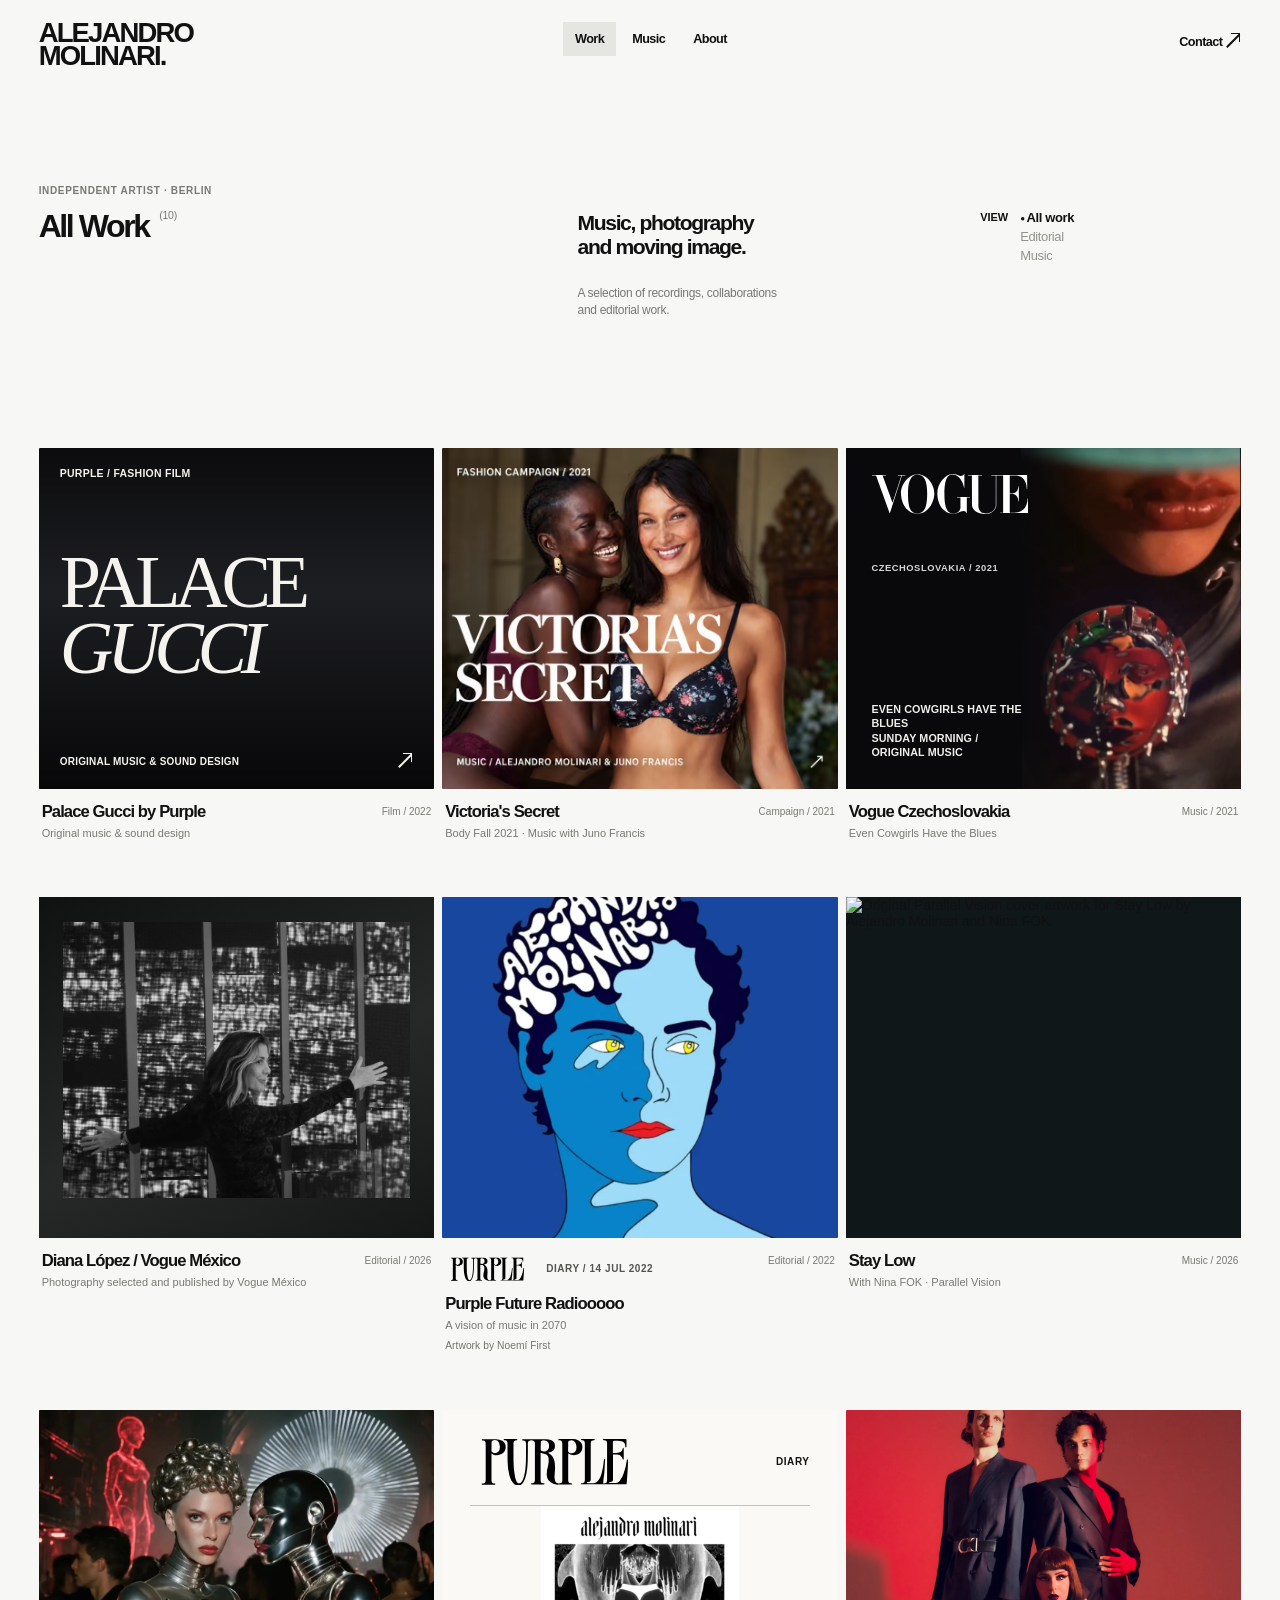
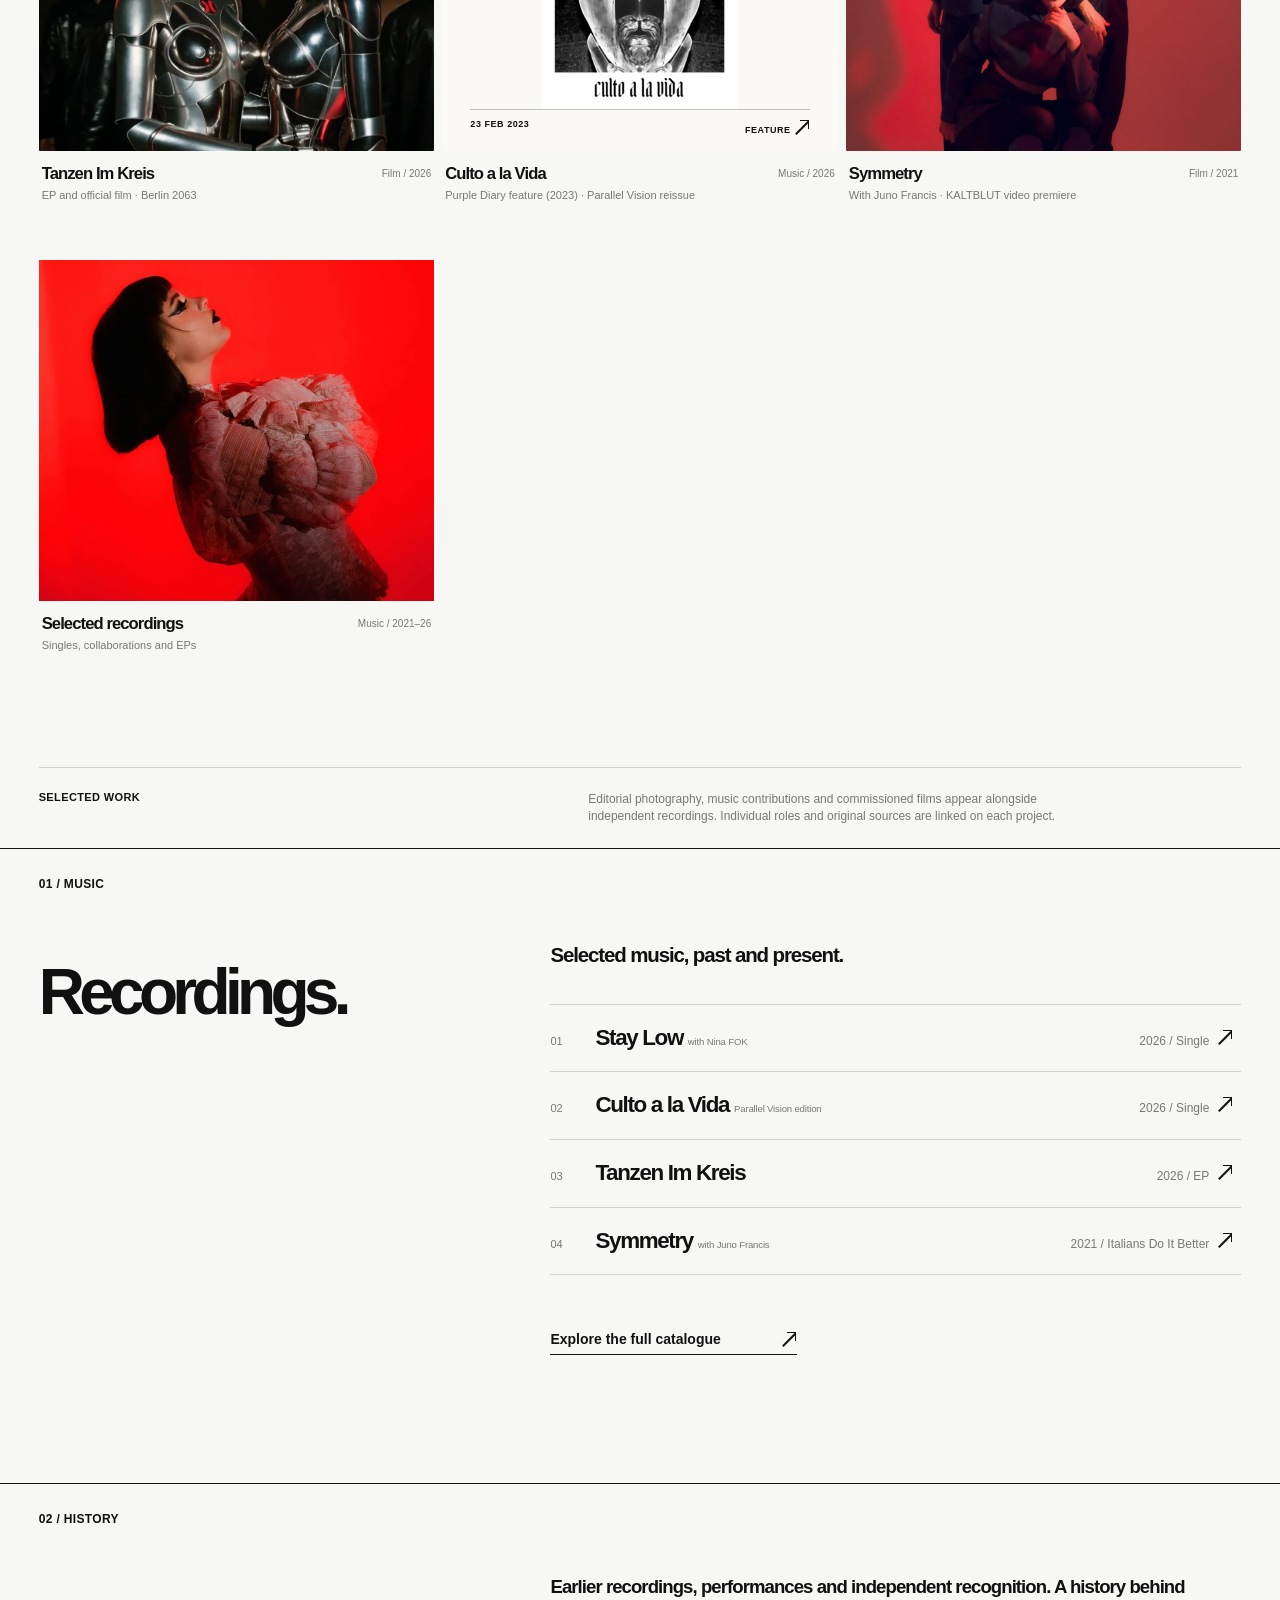
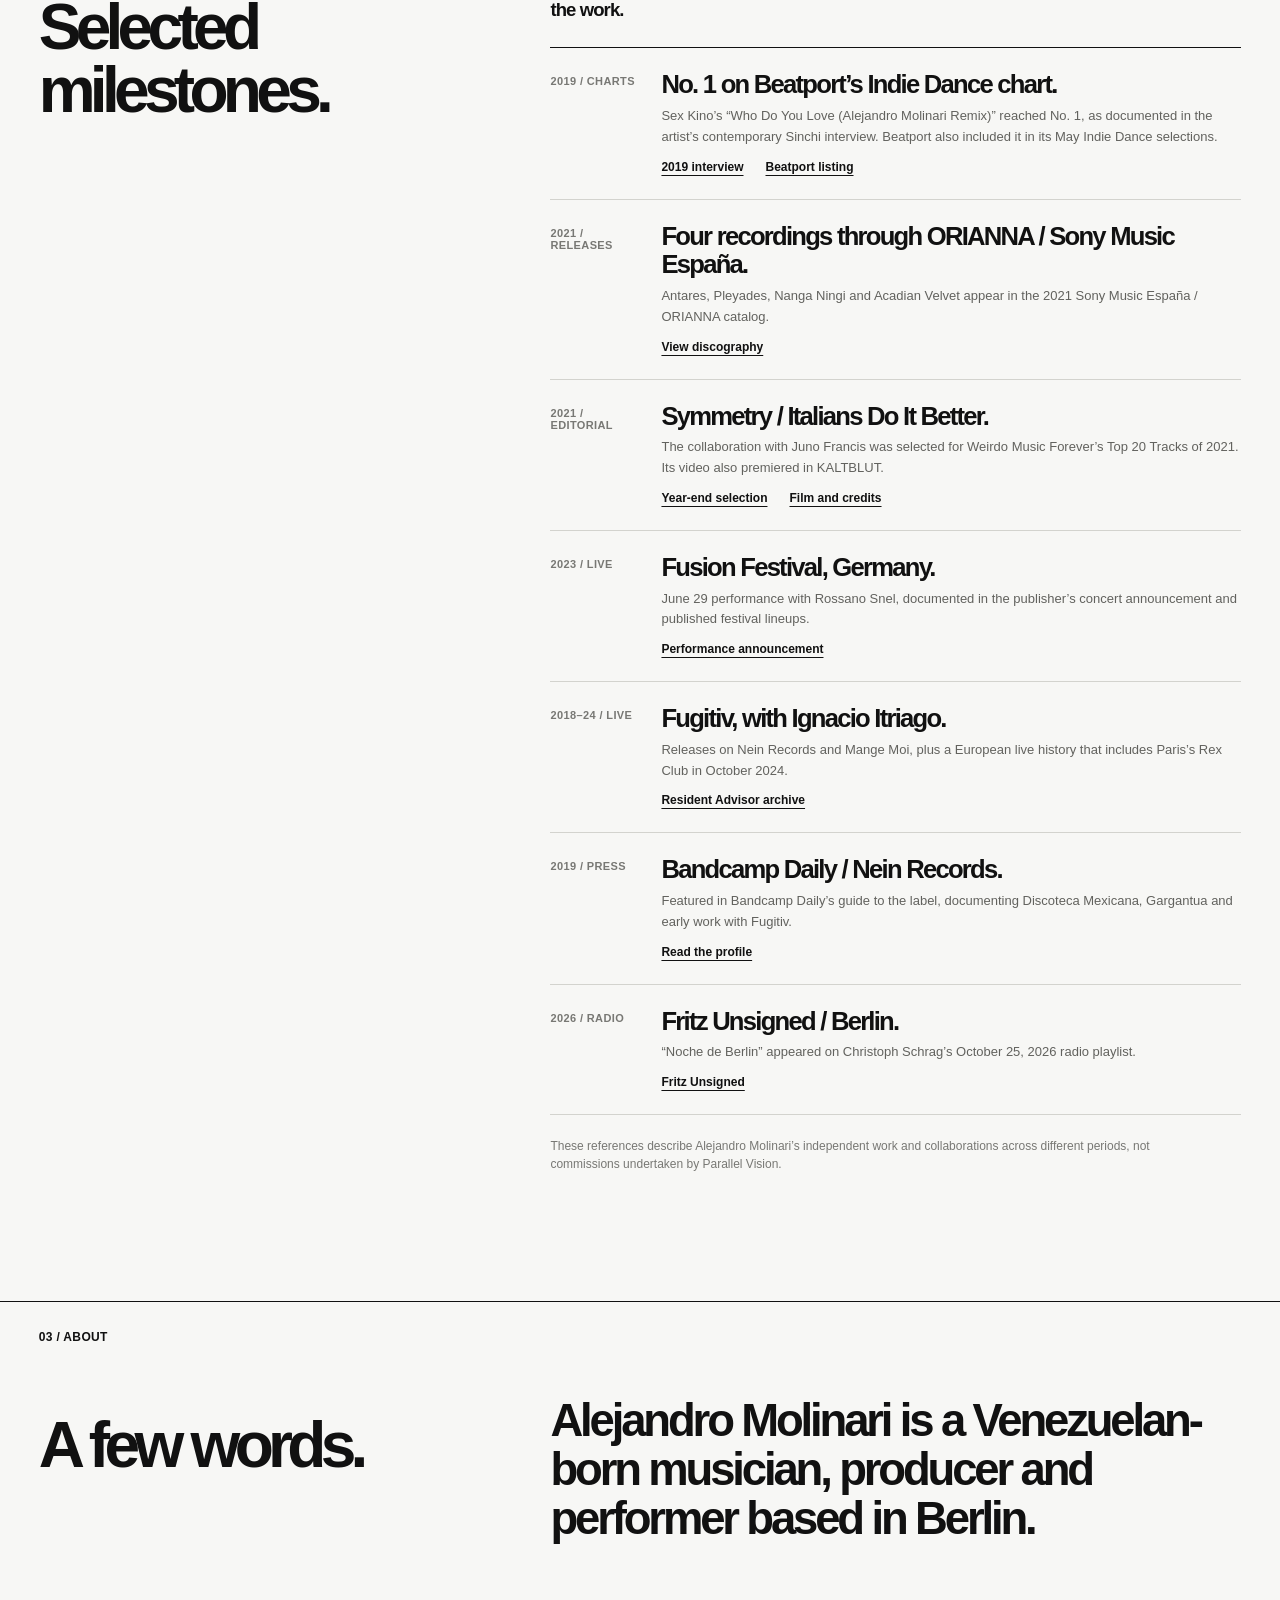
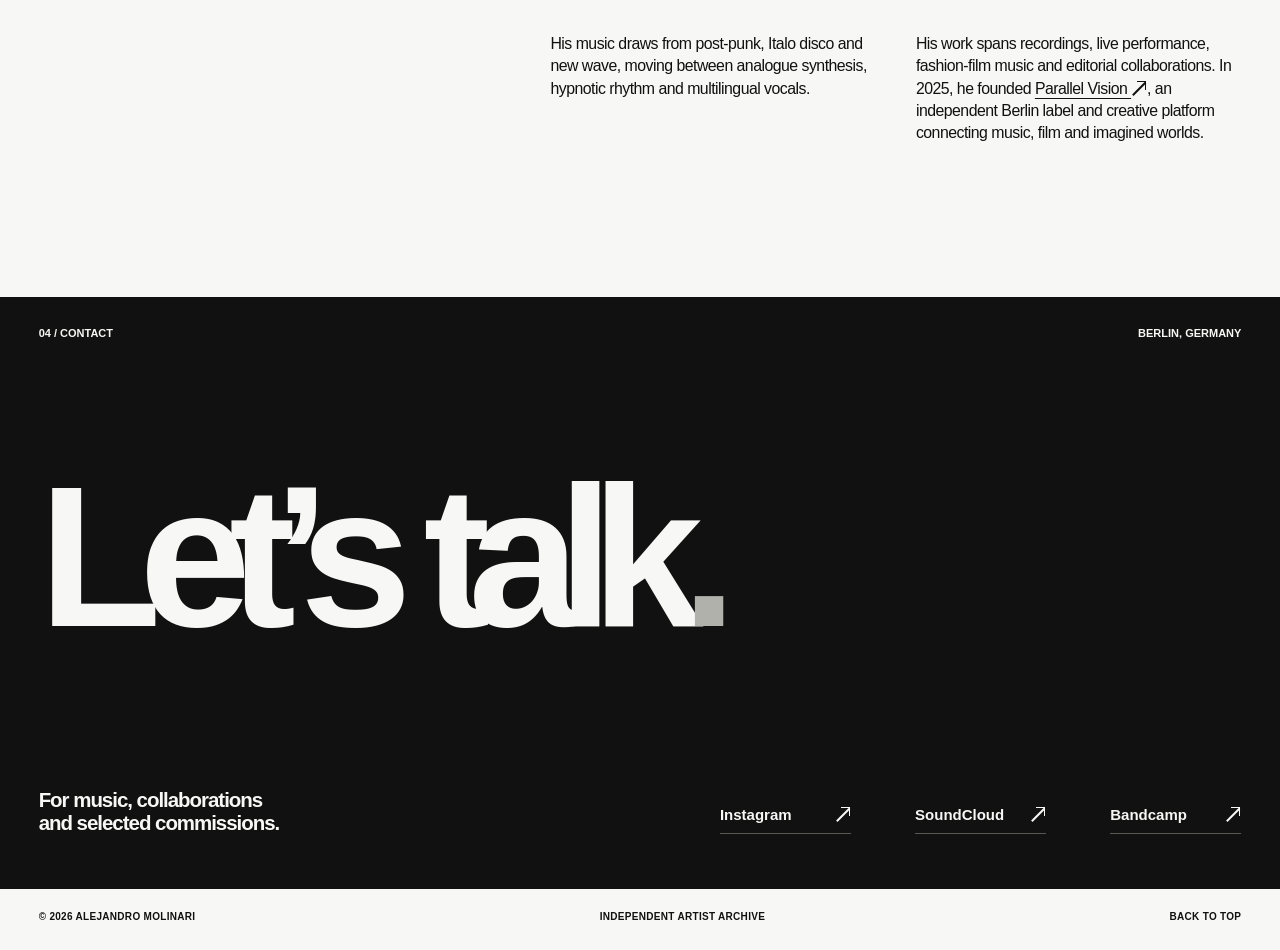
==== commit 817bea77: "Display original Diana López photograph on Vogue México portfolio card" ====
--- a/index.html
+++ b/index.html
@@ -16,7 +16,7 @@
 <link rel="icon" type="image/svg+xml" href="/favicon.svg?v=am-20261021">
 <link rel="apple-touch-icon" sizes="180x180" href="/apple-touch-icon.png?v=am-20261021">
 
-<link rel="stylesheet" href="styles.css?v=20261027-vogue-mexico">
+<link rel="stylesheet" href="styles.css?v=20261027-vogue-mexico-photo">
 <link rel="stylesheet" href="milestones.css?v=20261026-1">
 <title>Alejandro Molinari | Selected Work</title>
 </head>
@@ -82,20 +82,11 @@
 <div class="project-info"><div><h2>Vogue Czechoslovakia</h2><p>Even Cowgirls Have the Blues</p></div><span>Music / 2021</span></div>
 </article>
 <article class="project project-vogue-mexico" data-category="editorial">
-<a aria-label="View the Vogue México feature about Diana López, featuring photography by Alejandro Molinari" class="project-media artwork-vogue-mexico" href="https://www.vogue.mx/articulo/artista-venezolana-diana-lopez-en-paris-photo-2026" rel="noopener noreferrer" target="_blank">
-  <span class="vogue-mx-eyebrow">PUBLISHED PHOTOGRAPHY / 26 OCT 2026</span>
-  <span class="vogue-mx-masthead">
-    <img src="assets/vogue-wordmark.svg" alt="Vogue" width="1544" height="410" loading="lazy" decoding="async"/>
-    <span>MÉXICO</span>
-  </span>
-  <span class="vogue-mx-editorial">
-    <span class="vogue-mx-subject">DIANA LÓPEZ / HYPERDIANA</span>
-    <strong>La imagen después<br/>de la identidad.</strong>
-    <span class="vogue-mx-credit">PARIS PHOTO 2026 &nbsp;·&nbsp; PHOTO: ALEJANDRO MOLINARI</span>
-  </span>
+<a aria-label="Read the Vogue México article featuring a photograph of Diana López by Alejandro Molinari" class="project-media artwork-vogue-mexico" href="https://www.vogue.mx/articulo/artista-venezolana-diana-lopez-en-paris-photo-2026" rel="noopener noreferrer" target="_blank">
+  <img class="vogue-mx-photo" src="assets/vogue-mexico-diana-lopez-photo.svg" alt="Black-and-white photograph of Diana López by Alejandro Molinari, extending her arms in front of an illuminated installation" width="970" height="673" loading="lazy" decoding="async"/>
   <span aria-hidden="true" class="media-arrow ui-external-icon"></span>
 </a>
-<div class="project-info"><div><h2>Diana López / Vogue México</h2><p>Photography published and credited in Vogue México</p></div><span>Editorial / 2026</span></div>
+<div class="project-info"><div><h2>Diana López / Vogue México</h2><p>Photography selected and published by Vogue México</p></div><span>Editorial / 2026</span></div>
 </article>
 <article class="project" data-category="editorial">
 <a aria-label="Read Alejandro Molinari for Purple Future Radiooooo" class="project-media image-media artwork-radiooooo" href="https://purple.fr/diary/alejandro-molinari-for-purple-future-radiooooo/" rel="noopener noreferrer" target="_blank">
--- a/styles.css
+++ b/styles.css
@@ -413,3 +413,89 @@
   .radiooooo-publisher span{font-size:10px;}
   .project-info-radiooooo .radiooooo-art-credit{font-size:11px;}
 }
+
+/* Vogue México / Diana López, 26 October 2026.
+   Original photographic credit is visible in the linked Vogue feature.
+   Do not replace this editorial treatment with unverified stock or AI imagery. */
+.artwork-vogue-mexico{
+  position:relative;
+  display:flex;
+  flex-direction:column;
+  justify-content:space-between;
+  overflow:hidden;
+  padding:clamp(19px,1.9vw,30px);
+  color:#eeece7;
+  background:#171818;
+  isolation:isolate;
+}
+.artwork-vogue-mexico::before{
+  content:"";
+  position:absolute;
+  inset:0;
+  z-index:-1;
+  background:linear-gradient(155deg,#101111 0%,#272928 56%,#151616 100%);
+}
+.vogue-mx-eyebrow{
+  font-size:clamp(9px,.68vw,11px);
+  font-weight:700;
+  letter-spacing:.075em;
+  color:#aeaea7;
+}
+.vogue-mx-masthead{
+  display:block;
+  width:100%;
+  margin:clamp(16px,2vw,38px) 0 auto;
+}
+.artwork-vogue-mexico .vogue-mx-masthead img{
+  display:block;
+  width:100%;
+  height:auto;
+  max-height:110px;
+  object-fit:contain;
+  object-position:left center;
+  filter:invert(1);
+  transform:none;
+  transition:none;
+}
+.vogue-mx-masthead>span{
+  display:block;
+  margin:1px 1px 0;
+  font-size:clamp(10px,.8vw,13px);
+  font-weight:740;
+  letter-spacing:.23em;
+}
+.vogue-mx-editorial{
+  display:flex;
+  flex-direction:column;
+  align-items:flex-start;
+  gap:clamp(8px,1.1vw,15px);
+}
+.vogue-mx-subject,.vogue-mx-credit{
+  font-size:clamp(9px,.68vw,11px);
+  line-height:1.35;
+  font-weight:700;
+  letter-spacing:.07em;
+}
+.vogue-mx-subject{color:#d2d1cb}
+.vogue-mx-credit{color:#b1b2ac;letter-spacing:.025em}
+.vogue-mx-editorial strong{
+  display:block;
+  font-family:Georgia,'Times New Roman',serif;
+  font-size:clamp(29px,2.65vw,48px);
+  font-weight:400;
+  line-height:.99;
+  letter-spacing:-.065em;
+}
+.artwork-vogue-mexico:hover .vogue-mx-masthead img{transform:none}
+@media(max-width:760px){
+  .artwork-vogue-mexico{padding:18px}
+  .vogue-mx-editorial strong{font-size:clamp(26px,4.1vw,42px)}
+}
+@media(max-width:490px){
+  .artwork-vogue-mexico{padding:16px}
+  .vogue-mx-eyebrow{font-size:8px;letter-spacing:.04em}
+  .vogue-mx-editorial strong{font-size:clamp(29px,7vw,40px)}
+  .vogue-mx-credit,.vogue-mx-subject{font-size:9px}
+  .vogue-mx-masthead{margin:16px 0 auto}
+  .vogue-mx-masthead>span{font-size:10px}
+}
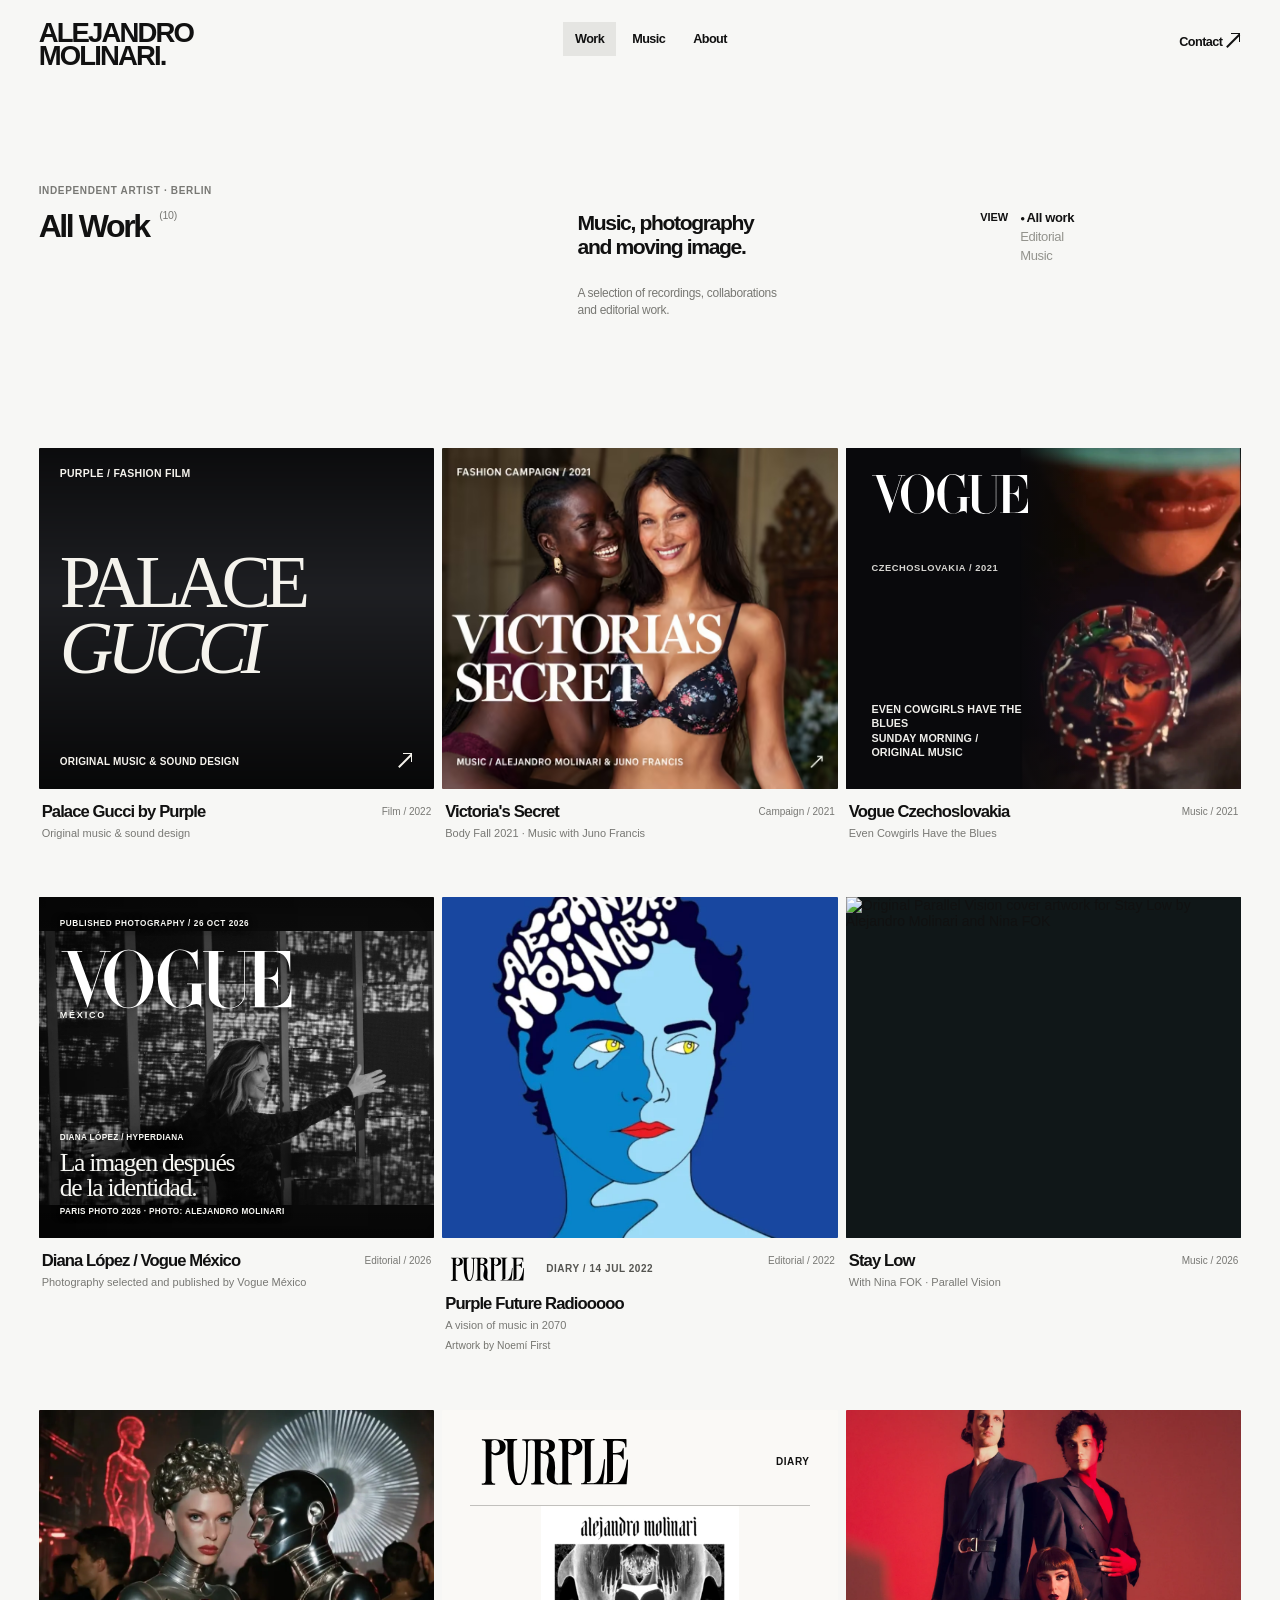
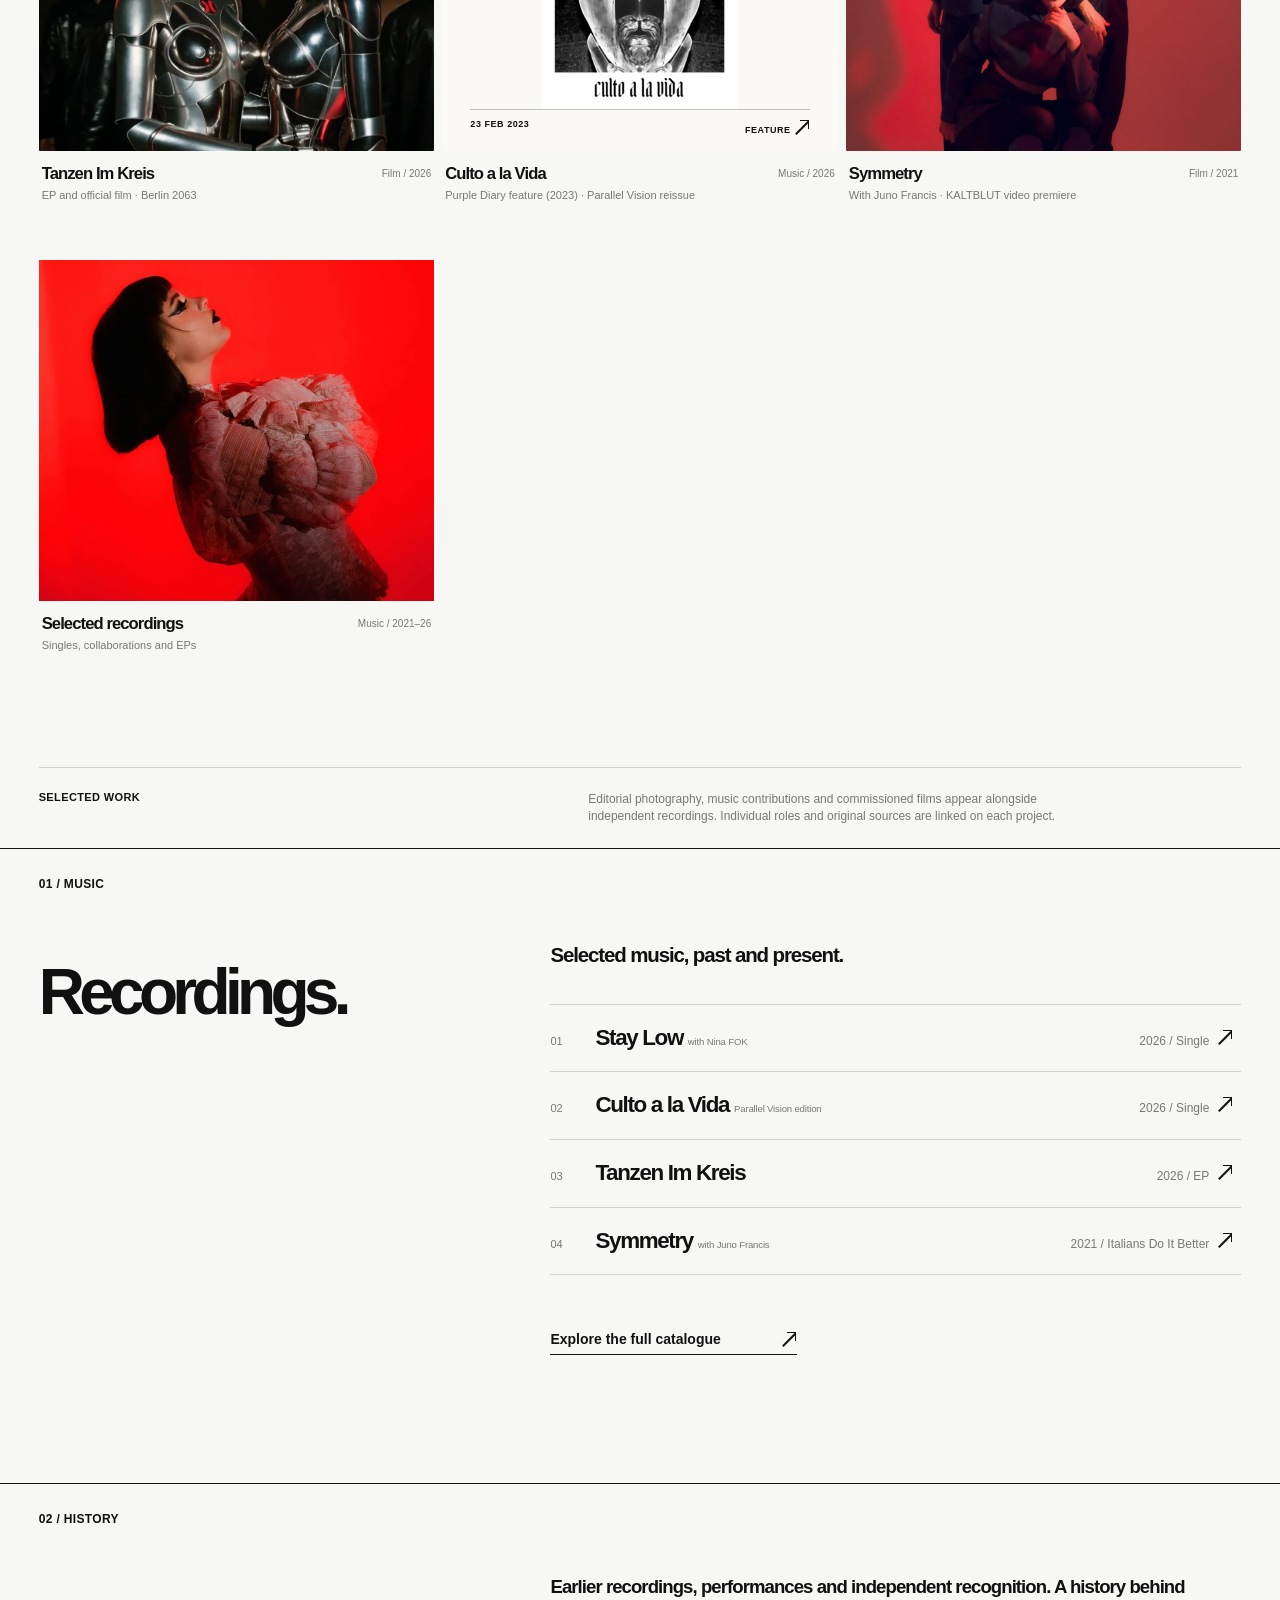
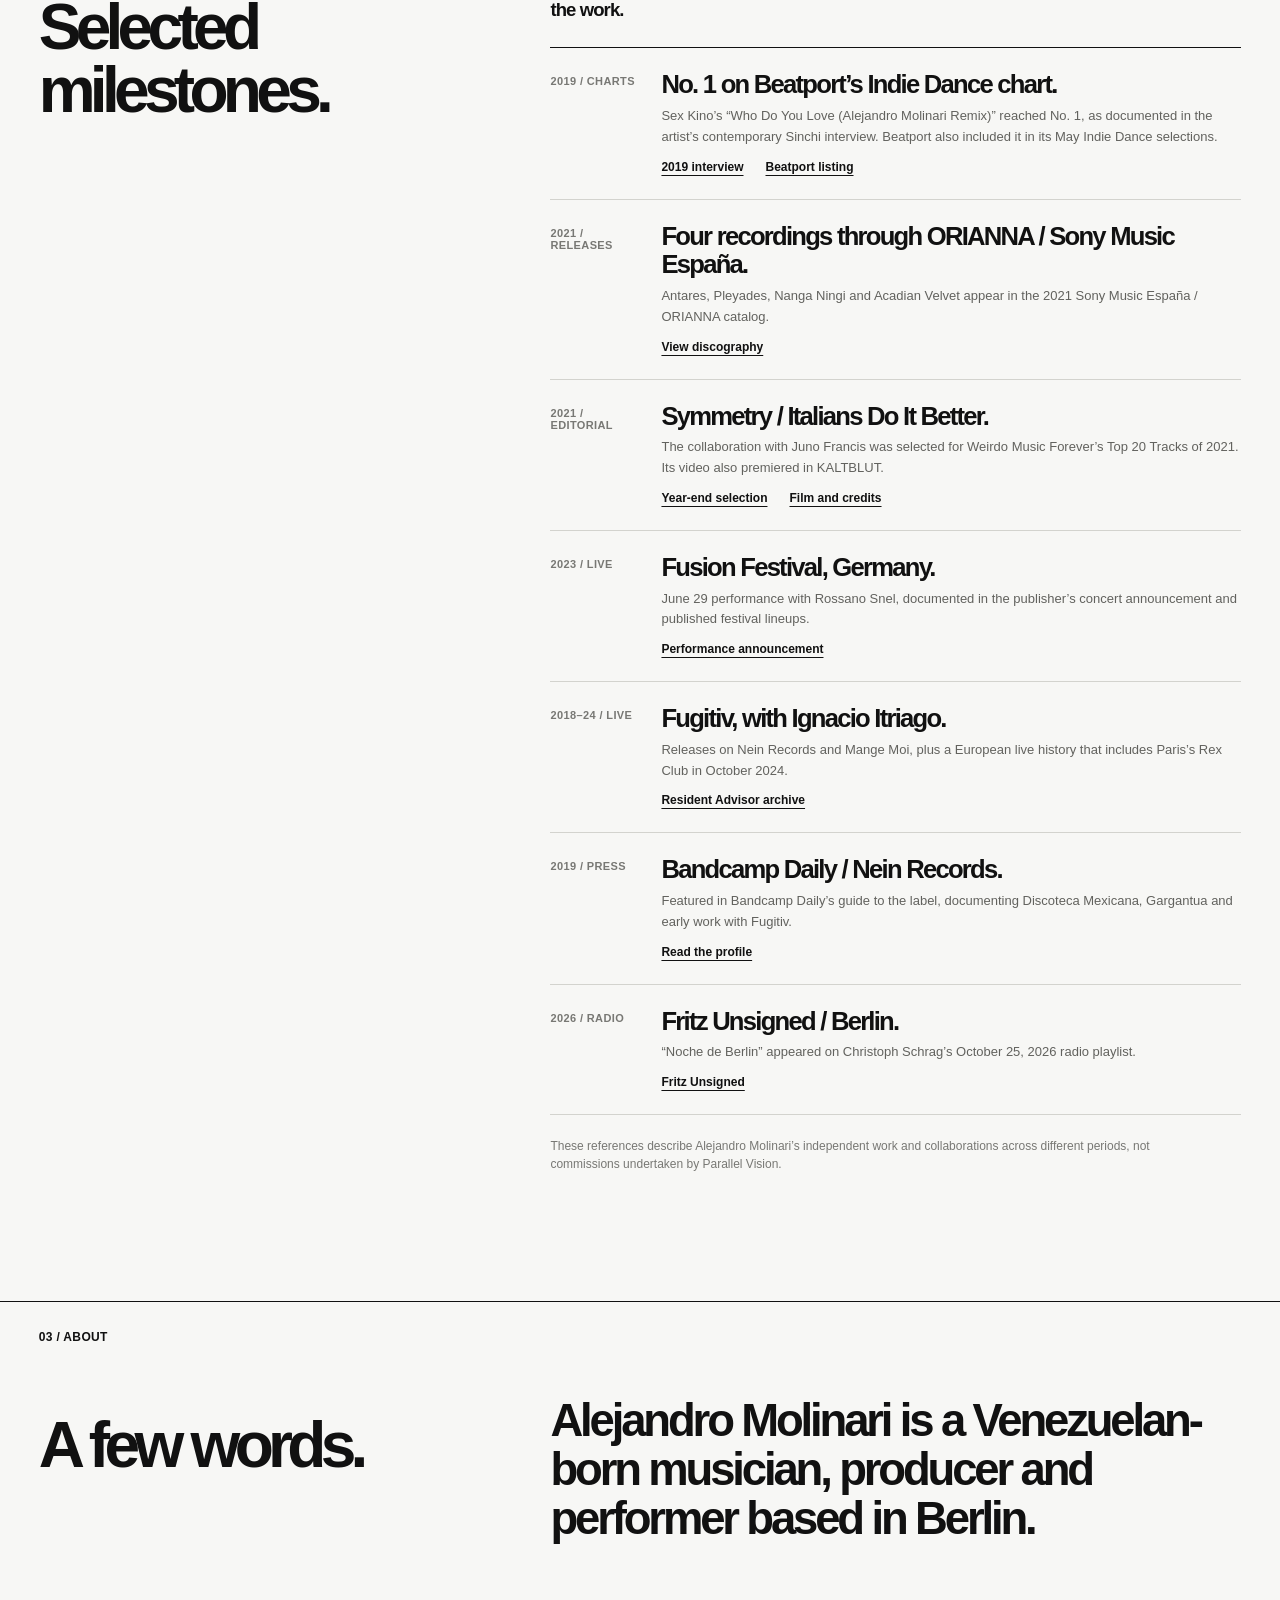
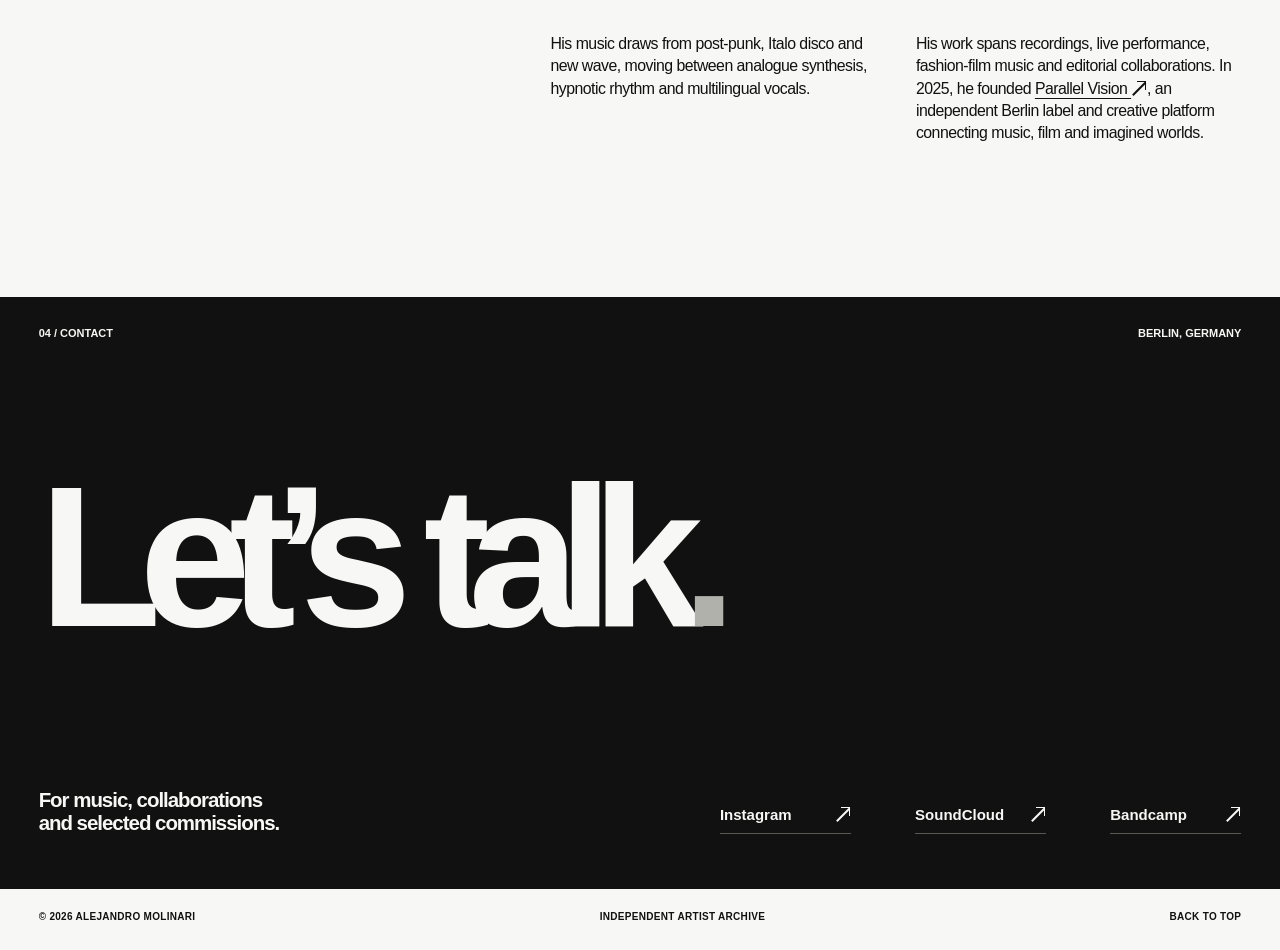
==== commit cdb39d06: "Overlay original Vogue logo and editorial credit on Diana López photo" ====
--- a/index.html
+++ b/index.html
@@ -16,7 +16,7 @@
 <link rel="icon" type="image/svg+xml" href="/favicon.svg?v=am-20261021">
 <link rel="apple-touch-icon" sizes="180x180" href="/apple-touch-icon.png?v=am-20261021">
 
-<link rel="stylesheet" href="styles.css?v=20261027-vogue-mexico-photo">
+<link rel="stylesheet" href="styles.css?v=20261027-vogue-mexico-photo-brand-v2">
 <link rel="stylesheet" href="milestones.css?v=20261026-1">
 <title>Alejandro Molinari | Selected Work</title>
 </head>
@@ -83,7 +83,19 @@
 </article>
 <article class="project project-vogue-mexico" data-category="editorial">
 <a aria-label="Read the Vogue México article featuring a photograph of Diana López by Alejandro Molinari" class="project-media artwork-vogue-mexico" href="https://www.vogue.mx/articulo/artista-venezolana-diana-lopez-en-paris-photo-2026" rel="noopener noreferrer" target="_blank">
-  <img class="vogue-mx-photo" src="assets/vogue-mexico-diana-lopez-photo.svg" alt="Black-and-white photograph of Diana López by Alejandro Molinari, extending her arms in front of an illuminated installation" width="970" height="673" loading="lazy" decoding="async"/>
+  <img class="vogue-mx-photo" src="assets/vogue-mexico-diana-lopez-photo.svg" alt="Black-and-white photograph of Diana López by Alejandro Molinari, arms extended in front of an illuminated installation" width="970" height="673" loading="lazy" decoding="async"/>
+  <span class="vogue-mx-overlay" aria-hidden="true">
+    <span class="vogue-mx-eyebrow">PUBLISHED PHOTOGRAPHY / 26 OCT 2026</span>
+    <span class="vogue-mx-masthead">
+      <img src="assets/vogue-wordmark.svg" alt="" width="1544" height="410" loading="lazy" decoding="async"/>
+      <span>MÉXICO</span>
+    </span>
+    <span class="vogue-mx-editorial">
+      <span class="vogue-mx-subject">DIANA LÓPEZ / HYPERDIANA</span>
+      <strong>La imagen después<br/>de la identidad.</strong>
+      <span class="vogue-mx-credit">PARIS PHOTO 2026 · PHOTO: ALEJANDRO MOLINARI</span>
+    </span>
+  </span>
   <span aria-hidden="true" class="media-arrow ui-external-icon"></span>
 </a>
 <div class="project-info"><div><h2>Diana López / Vogue México</h2><p>Photography selected and published by Vogue México</p></div><span>Editorial / 2026</span></div>
--- a/styles.css
+++ b/styles.css
@@ -414,88 +414,124 @@
   .project-info-radiooooo .radiooooo-art-credit{font-size:11px;}
 }
 
-/* Vogue México / Diana López, 26 October 2026.
-   Original photographic credit is visible in the linked Vogue feature.
-   Do not replace this editorial treatment with unverified stock or AI imagery. */
+/* Vogue México / Diana López | original photograph, original Vogue wordmark.
+   Preserve full composition. All treatment is CSS-only, no image regeneration. */
 .artwork-vogue-mexico{
   position:relative;
-  display:flex;
-  flex-direction:column;
-  justify-content:space-between;
+  display:block;
   overflow:hidden;
-  padding:clamp(19px,1.9vw,30px);
-  color:#eeece7;
-  background:#171818;
   isolation:isolate;
+  padding:0;
+  background:#111;
+  color:#f8f7f4;
+}
+.artwork-vogue-mexico .vogue-mx-photo{
+  display:block;
+  width:100%;
+  height:100%;
+  object-fit:contain;
+  object-position:center;
+  background:#101010;
+  filter:none;
+  transform:none;
+  transition:none;
+}
+.artwork-vogue-mexico:hover .vogue-mx-photo,
+.artwork-vogue-mexico:focus-visible .vogue-mx-photo{
+  transform:none;
 }
 .artwork-vogue-mexico::before{
   content:"";
   position:absolute;
   inset:0;
-  z-index:-1;
-  background:linear-gradient(155deg,#101111 0%,#272928 56%,#151616 100%);
-}
-.vogue-mx-eyebrow{
-  font-size:clamp(9px,.68vw,11px);
-  font-weight:700;
-  letter-spacing:.075em;
-  color:#aeaea7;
-}
-.vogue-mx-masthead{
-  display:block;
-  width:100%;
-  margin:clamp(16px,2vw,38px) 0 auto;
-}
-.artwork-vogue-mexico .vogue-mx-masthead img{
-  display:block;
-  width:100%;
-  height:auto;
-  max-height:110px;
-  object-fit:contain;
-  object-position:left center;
-  filter:invert(1);
-  transform:none;
-  transition:none;
-}
-.vogue-mx-masthead>span{
-  display:block;
-  margin:1px 1px 0;
-  font-size:clamp(10px,.8vw,13px);
-  font-weight:740;
-  letter-spacing:.23em;
-}
-.vogue-mx-editorial{
+  z-index:1;
+  pointer-events:none;
+  background:
+    linear-gradient(to right,rgba(0,0,0,.36),rgba(0,0,0,.12) 46%,transparent 77%),
+    linear-gradient(to bottom,rgba(0,0,0,.38),transparent 35%,transparent 58%,rgba(0,0,0,.57));
+}
+.artwork-vogue-mexico::after{
+  content:"";
+  position:absolute;
+  inset:0;
+  z-index:2;
+  pointer-events:none;
+  box-shadow:inset 0 0 clamp(20px,3.7vw,65px) rgba(0,0,0,.22);
+}
+.artwork-vogue-mexico .vogue-mx-overlay{
+  position:absolute;
+  inset:0;
+  z-index:3;
   display:flex;
   flex-direction:column;
   align-items:flex-start;
-  gap:clamp(8px,1.1vw,15px);
-}
-.vogue-mx-subject,.vogue-mx-credit{
-  font-size:clamp(9px,.68vw,11px);
-  line-height:1.35;
-  font-weight:700;
+  pointer-events:none;
+  padding:clamp(15px,1.65vw,27px);
+  color:#f7f7f3;
+  text-shadow:0 1px 9px rgba(0,0,0,.65);
+}
+.artwork-vogue-mexico .vogue-mx-eyebrow{
+  font:700 clamp(8px,.64vw,11px)/1.3 Arial,Helvetica,sans-serif;
   letter-spacing:.07em;
 }
-.vogue-mx-subject{color:#d2d1cb}
-.vogue-mx-credit{color:#b1b2ac;letter-spacing:.025em}
-.vogue-mx-editorial strong{
+.artwork-vogue-mexico .vogue-mx-masthead{
+  display:block;
+  margin-top:clamp(12px,1.5vw,21px);
+  width:min(66%,330px);
+  flex:0 0 auto;
+}
+.artwork-vogue-mexico .vogue-mx-masthead img{
+  display:block;
+  width:100%;
+  height:auto;
+  max-height:95px;
+  object-fit:contain;
+  object-position:left center;
+  filter:invert(1) drop-shadow(0 1px 3px #0008);
+  transform:none;
+  transition:none;
+}
+.artwork-vogue-mexico .vogue-mx-masthead>span{
+  display:block;
+  font-size:clamp(9px,.7vw,12px);
+  font-weight:750;
+  letter-spacing:.2em;
+}
+.artwork-vogue-mexico .vogue-mx-editorial{
+  display:flex;
+  flex-direction:column;
+  align-items:flex-start;
+  gap:clamp(4px,.55vw,8px);
+  margin-top:auto;
+  max-width:68%;
+}
+.artwork-vogue-mexico .vogue-mx-subject,
+.artwork-vogue-mexico .vogue-mx-credit{
+  font:700 clamp(8px,.64vw,11px)/1.25 Arial,Helvetica,sans-serif;
+  letter-spacing:.04em;
+}
+.artwork-vogue-mexico .vogue-mx-editorial strong{
   display:block;
   font-family:Georgia,'Times New Roman',serif;
-  font-size:clamp(29px,2.65vw,48px);
+  font-size:clamp(21px,2vw,34px);
   font-weight:400;
-  line-height:.99;
-  letter-spacing:-.065em;
-}
-.artwork-vogue-mexico:hover .vogue-mx-masthead img{transform:none}
+  line-height:.98;
+  letter-spacing:-.05em;
+}
+.artwork-vogue-mexico .media-arrow{z-index:4;}
 @media(max-width:760px){
-  .artwork-vogue-mexico{padding:18px}
-  .vogue-mx-editorial strong{font-size:clamp(26px,4.1vw,42px)}
+  .artwork-vogue-mexico .vogue-mx-overlay{padding:14px}
+  .artwork-vogue-mexico .vogue-mx-masthead{width:70%;margin-top:10px}
+  .artwork-vogue-mexico .vogue-mx-editorial{max-width:78%}
+  .artwork-vogue-mexico .vogue-mx-editorial strong{font-size:clamp(17px,3.15vw,29px)}
 }
 @media(max-width:490px){
-  .artwork-vogue-mexico{padding:16px}
-  .vogue-mx-eyebrow{font-size:8px;letter-spacing:.04em}
-  .vogue-mx-editorial strong{font-size:clamp(29px,7vw,40px)}
-  .vogue-mx-credit,.vogue-mx-subject{font-size:9px}
-  .vogue-mx-masthead{margin:16px 0 auto}
-  .vogue-mx-masthead>span{font-size:10px}
-}
+  .artwork-vogue-mexico .vogue-mx-overlay{padding:12px}
+  .artwork-vogue-mexico .vogue-mx-eyebrow,
+  .artwork-vogue-mexico .vogue-mx-subject,
+  .artwork-vogue-mexico .vogue-mx-credit{font-size:7px}
+  .artwork-vogue-mexico .vogue-mx-masthead{width:67%;margin-top:10px}
+  .artwork-vogue-mexico .vogue-mx-masthead>span{font-size:8px}
+  .artwork-vogue-mexico .vogue-mx-editorial{max-width:86%;gap:4px}
+  .artwork-vogue-mexico .vogue-mx-editorial strong{font-size:clamp(16px,5vw,23px)}
+}
